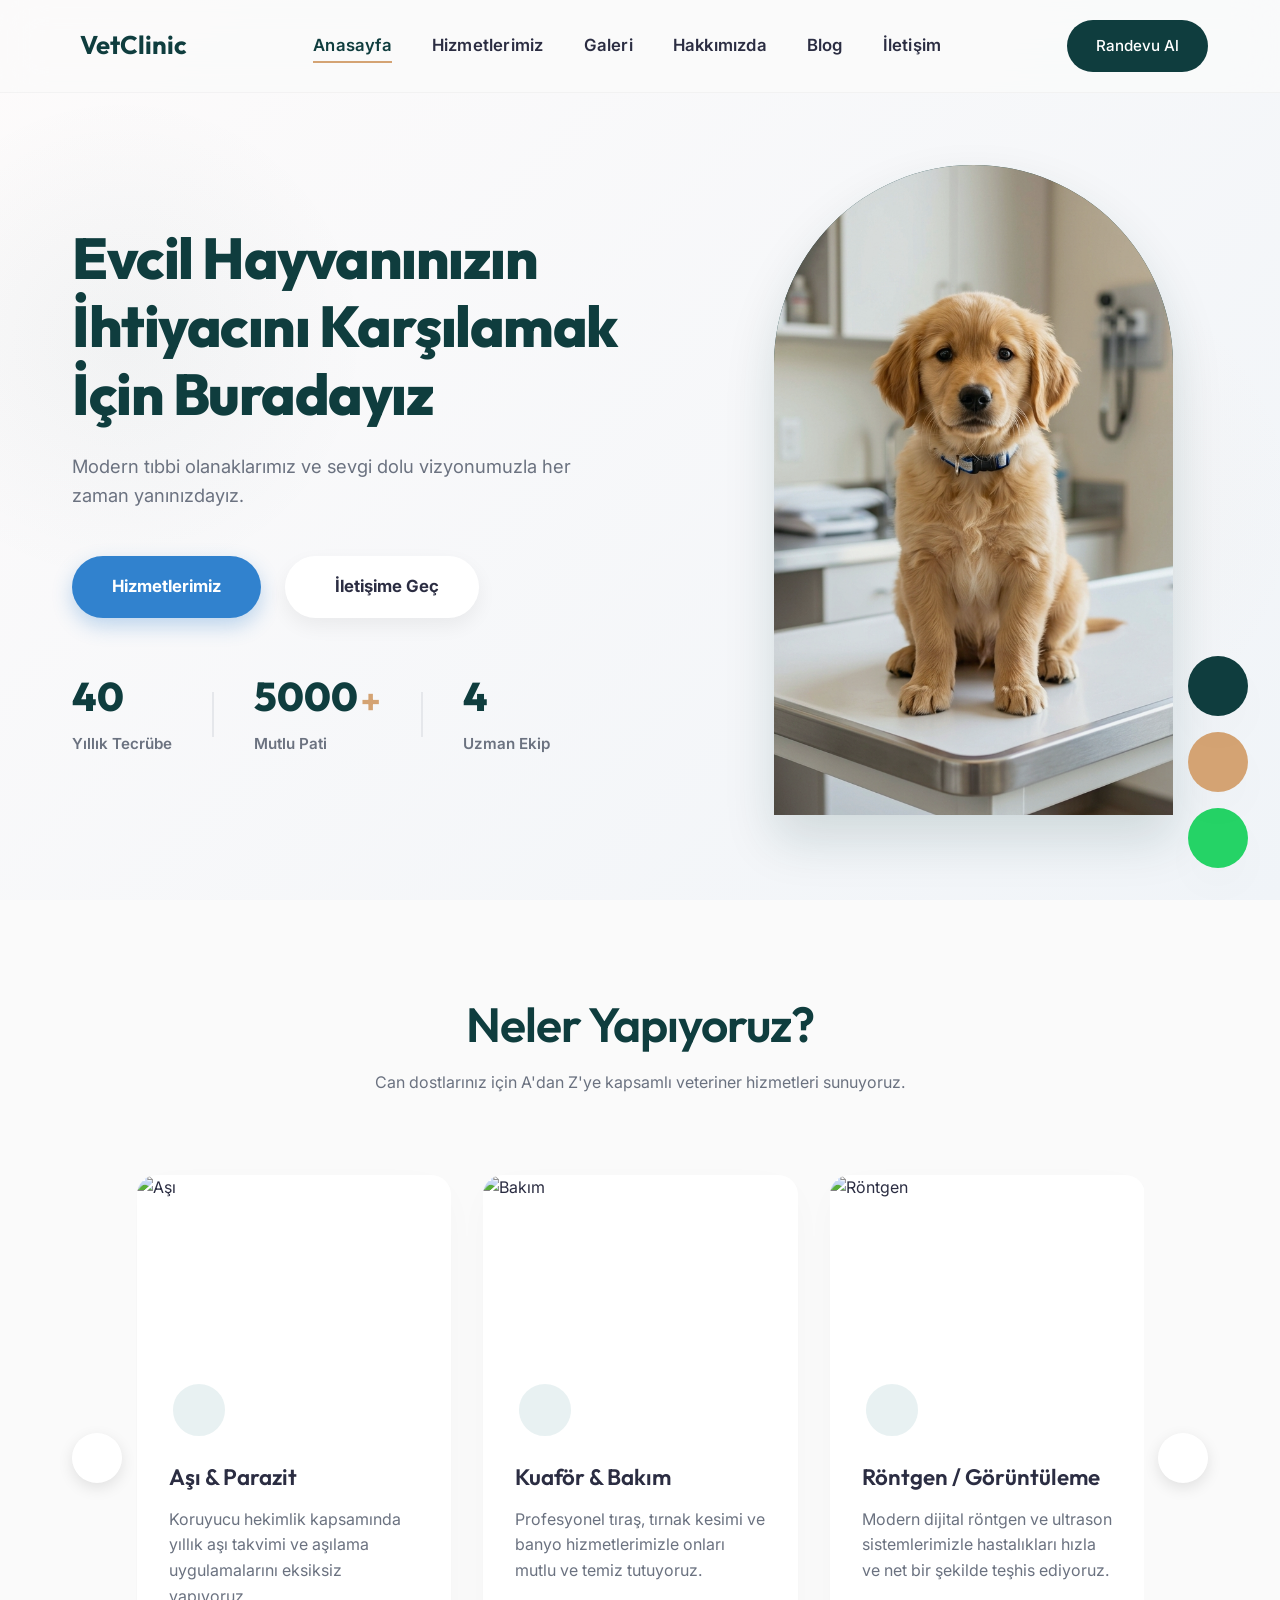
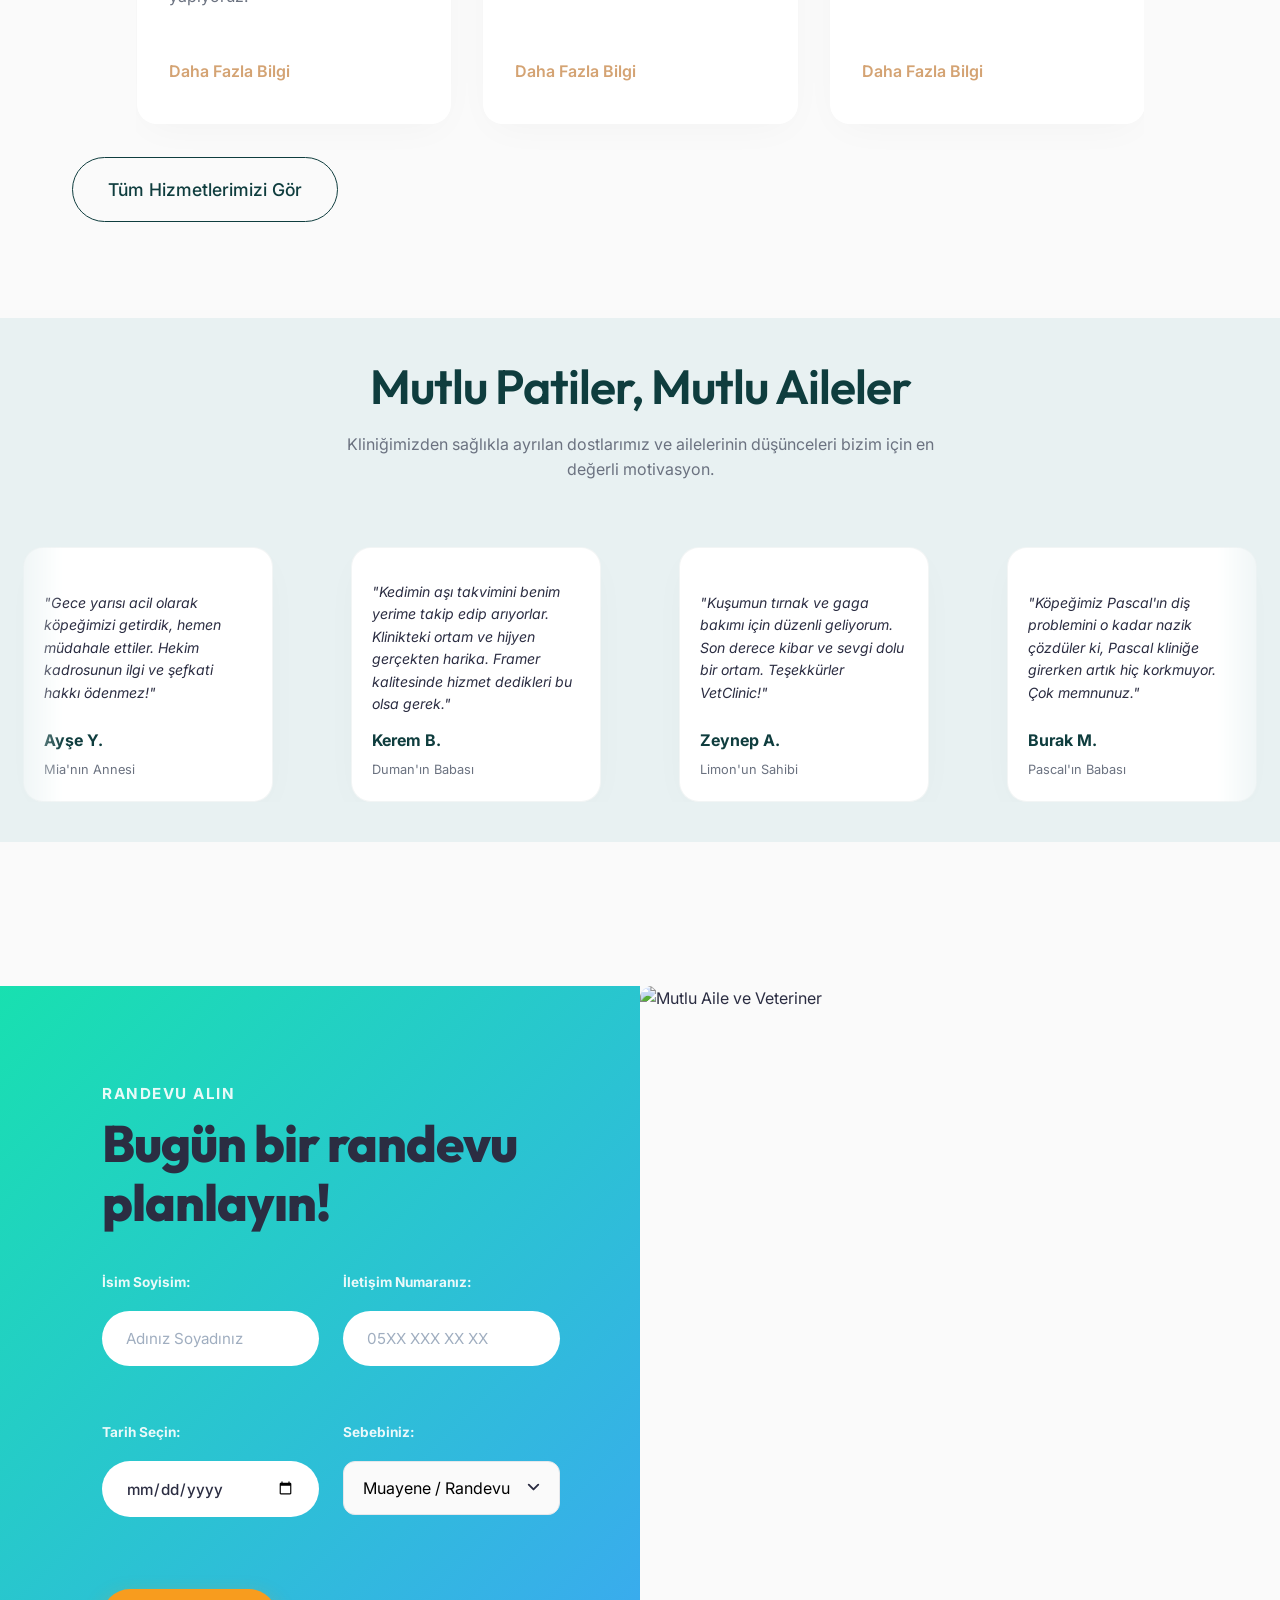
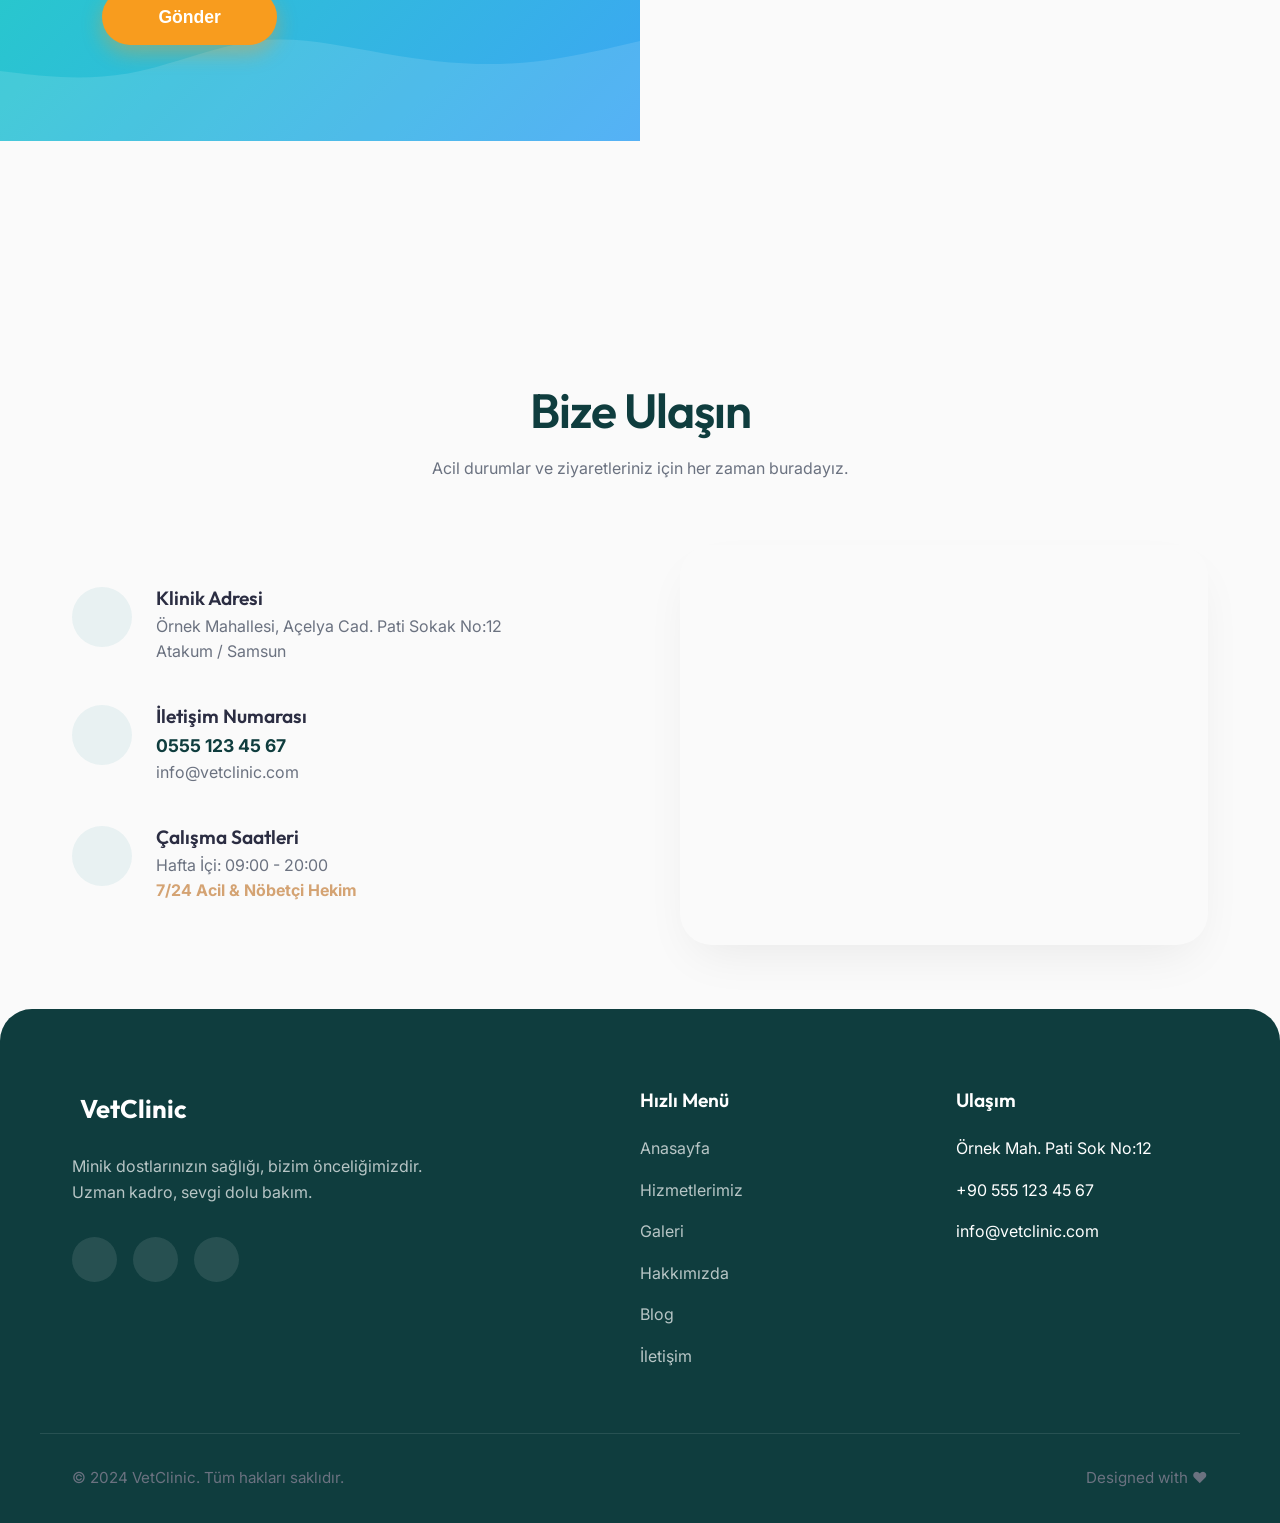
==== index.html @ 9b0e4095 "Elevate mobile hero minimalism: Trim text, relocate metrics to inline glass bottom, and remove extra" ====
<!DOCTYPE html>
<html lang="tr">
<head>
    <meta charset="UTF-8">
    <meta name="viewport" content="width=device-width, initial-scale=1.0">
    <title>VetClinic | Modern Veteriner Kliniği</title>
    <link rel="preconnect" href="https://fonts.googleapis.com">
    <link rel="preconnect" href="https://fonts.gstatic.com" crossorigin>
    <link href="https://fonts.googleapis.com/css2?family=Inter:wght@400;500;600;700&family=Outfit:wght@400;600;700&display=swap" rel="stylesheet">
    <script src="https://unpkg.com/@phosphor-icons/web"></script>
    <link rel="stylesheet" href="style.css">
    <script defer src="main.js"></script>
</head>
<body>

    <!-- Navigation -->
    <header class="navbar" id="navbar">
        <div class="container nav-content">
            <a href="index.html" class="logo">
                <i class="ph-fill ph-paw-print"></i>
                VetClinic
            </a>
            <nav class="nav-links">
                <a href="index.html" class="active">Anasayfa</a>
                <a href="hizmetlerimiz.html">Hizmetlerimiz</a>
                <a href="galeri.html">Galeri</a>
                <a href="hakkimizda.html">Hakkımızda</a>
                <a href="blog.html">Blog</a>
                <a href="iletisim.html">İletişim</a>
            </nav>
            <a href="iletisim.html" class="btn btn-primary">Randevu Al</a>
            <button class="menu-toggle"><i class="ph ph-list"></i></button>
        </div>
    </header>

    <!-- Mobile Menu Container -->
    <div class="mobile-menu">
        <button class="close-menu"><i class="ph ph-x"></i></button>
        <nav class="mobile-nav-links">
            <a href="index.html">Anasayfa</a>
            <a href="hizmetlerimiz.html">Hizmetlerimiz</a>
            <a href="galeri.html">Galeri</a>
            <a href="hakkimizda.html">Hakkımızda</a>
            <a href="blog.html">Blog</a>
            <a href="iletisim.html">İletişim</a>
        </nav>
    </div>

    <!-- Composite Arch Hero Section -->
    <section class="composite-hero">
        <div class="container composite-container">
            <!-- Left Info -->
            <div class="hero-content-left fade-up">
                <h1 class="hero-display-title">
                    Evcil Hayvanınızın<br>
                    İhtiyacını Karşılamak<br>
                    İçin Buradayız
                </h1>
                <p class="hero-main-desc">
                    Modern tıbbi olanaklarımız ve sevgi dolu vizyonumuzla her zaman yanınızdayız.
                </p>
                <div class="hero-action-buttons">
                    <a href="hizmetlerimiz.html" class="btn-pill-primary hide-on-mobile">Hizmetlerimiz</a>
                    <a href="iletisim.html" class="btn-pill-white"><i class="ph-fill ph-phone"></i> İletişime Geç</a>
                </div>
                
                <!-- NEW INLINE MOBILE STATS (HERO) -->
                <div class="mobile-only-stats-inline fade-up stagger-1">
                   <div class="inline-stat">
                       <span class="inline-num counter" data-target="4">0</span>
                       <span class="inline-text">Uzman Ekip</span>
                   </div>
                   <div class="inline-stat">
                       <div style="display:flex;align-items:end;justify-content:center"><span class="inline-num counter" data-target="40">0</span><span class="inline-num-sub">Yıl</span></div>
                       <span class="inline-text">Tecrübe</span>
                   </div>
                   <div class="inline-stat">
                       <div><span class="inline-num counter" data-target="5000">0</span><span class="inline-num-sub">+</span></div>
                       <span class="inline-text">Mutlu Pati</span>
                   </div>
                </div>
                
                <div class="hero-stats fade-up stagger-2">
                    <div class="stat-item">
                        <div><span class="stat-number counter" data-target="40">0</span><span class="stat-plus"></span></div>
                        <span class="stat-label">Yıllık Tecrübe</span>
                    </div>
                    <div class="stat-divider"></div>
                    <div class="stat-item">
                        <div><span class="stat-number counter" data-target="5000">0</span><span class="stat-plus">+</span></div>
                        <span class="stat-label">Mutlu Pati</span>
                    </div>
                    <div class="stat-divider"></div>
                    <div class="stat-item">
                        <div><span class="stat-number counter" data-target="4">0</span><span class="stat-plus"></span></div>
                        <span class="stat-label">Uzman Ekip</span>
                    </div>
                </div>
            </div>
            
            <!-- Right Visual -->
            <div class="hero-visual-right fade-up stagger-1">
                <i class="ph-fill ph-paw-print abstract-paw-1"></i>
                <i class="ph-fill ph-paw-print abstract-paw-2"></i>
                
                <div class="arch-image-container">
                    <img src="images/cute_vet_puppy.png" alt="Muayene Masasında Sevimli Köpek" class="arch-img-person">
                </div>
            </div>
        </div>
    </section>


    <!-- Services Preview Section -->
    <section class="services">
        <div class="container">
            <div class="section-header fade-up">
                <h2 class="section-title">Neler Yapıyoruz?</h2>
                <p>Can dostlarınız için A'dan Z'ye kapsamlı veteriner hizmetleri sunuyoruz.</p>
            </div>
            
            <div class="services-carousel-wrapper fade-up">
                <button class="carousel-nav-btn prev-btn" id="servicesPrev"><i class="ph-bold ph-caret-left"></i></button>
                
                <div class="services-track" id="servicesTrack">
                    <!-- Service Card 1 -->
                    <div class="service-card carousel-card">
                        <img src="https://images.unsplash.com/photo-1576201836106-db1758fd1c97?q=80&w=800&auto=format&fit=crop" alt="Muayene" class="service-image">
                        <div class="service-content">
                            <div class="service-icon"><i class="ph-fill ph-stethoscope"></i></div>
                            <h3>Genel Muayene</h3>
                            <p>Detaylı sağlık taraması ve rutin muayenelerle dostlarınızın sağlığını güvence altına alıyoruz.</p>
                            <a href="hizmetlerimiz.html" class="service-link">Daha Fazla Bilgi <i class="ph ph-arrow-right"></i></a>
                        </div>
                    </div>
                    <!-- Service Card 2 -->
                    <div class="service-card carousel-card">
                        <img src="https://images.unsplash.com/photo-1583337130417-3346a1be7dee?q=80&w=800&auto=format&fit=crop" alt="Aşı" class="service-image">
                        <div class="service-content">
                            <div class="service-icon"><i class="ph-fill ph-syringe"></i></div>
                            <h3>Aşı & Parazit</h3>
                            <p>Koruyucu hekimlik kapsamında yıllık aşı takvimi ve aşılama uygulamalarını eksiksiz yapıyoruz.</p>
                            <a href="hizmetlerimiz.html" class="service-link">Daha Fazla Bilgi <i class="ph ph-arrow-right"></i></a>
                        </div>
                    </div>
                    <!-- Service Card 3 -->
                    <div class="service-card carousel-card">
                        <img src="https://images.unsplash.com/photo-1516734212186-a967f81ad0d7?q=80&w=800&auto=format&fit=crop" alt="Bakım" class="service-image">
                        <div class="service-content">
                            <div class="service-icon"><i class="ph-fill ph-scissors"></i></div>
                            <h3>Kuaför & Bakım</h3>
                            <p>Profesyonel tıraş, tırnak kesimi ve banyo hizmetlerimizle onları mutlu ve temiz tutuyoruz.</p>
                            <a href="hizmetlerimiz.html" class="service-link">Daha Fazla Bilgi <i class="ph ph-arrow-right"></i></a>
                        </div>
                    </div>
                    <!-- Service Card 4 (New) -->
                    <div class="service-card carousel-card">
                        <img src="https://images.unsplash.com/photo-1584432810601-6c7f27d2362b?q=80&w=800&auto=format&fit=crop" alt="Röntgen" class="service-image">
                        <div class="service-content">
                            <div class="service-icon"><i class="ph-fill ph-bone"></i></div>
                            <h3>Röntgen / Görüntüleme</h3>
                            <p>Modern dijital röntgen ve ultrason sistemlerimizle hastalıkları hızla ve net bir şekilde teşhis ediyoruz.</p>
                            <a href="hizmetlerimiz.html" class="service-link">Daha Fazla Bilgi <i class="ph ph-arrow-right"></i></a>
                        </div>
                    </div>
                    <!-- Service Card 5 (New) -->
                    <div class="service-card carousel-card">
                        <img src="https://images.unsplash.com/photo-1551076805-e1869033e561?q=80&w=800&auto=format&fit=crop" alt="Cerrahi" class="service-image">
                        <div class="service-content">
                            <div class="service-icon"><i class="ph-fill ph-heartbeat"></i></div>
                            <h3>Cerrahi Operasyonlar</h3>
                            <p>Tam donanımlı sterilameliyathanemizde kısırlaştırma ve cerrahi müdahaleleri güvenle gerçekleştiriyoruz.</p>
                            <a href="hizmetlerimiz.html" class="service-link">Daha Fazla Bilgi <i class="ph ph-arrow-right"></i></a>
                        </div>
                    </div>
                    <!-- Service Card 6 (New) -->
                    <div class="service-card carousel-card">
                        <img src="https://images.unsplash.com/photo-1579684385127-1ef15d508118?q=80&w=800&auto=format&fit=crop" alt="Laboratuvar" class="service-image">
                        <div class="service-content">
                            <div class="service-icon"><i class="ph-fill ph-flask"></i></div>
                            <h3>Laboratuvar</h3>
                            <p>Klinik içi laboratuvarımızda tam kan sayımı, biyokimya testlerini dakikalar içinde sonuçlandırıyoruz.</p>
                            <a href="hizmetlerimiz.html" class="service-link">Daha Fazla Bilgi <i class="ph ph-arrow-right"></i></a>
                        </div>
                    </div>
                </div>
                
                <button class="carousel-nav-btn next-btn" id="servicesNext"><i class="ph-bold ph-caret-right"></i></button>
            </div>
            <!-- DELETED OLD BULKY MOBILE STATS CARDS -->

            <div class="fade-up mobile-services-btn-wrap">
                <a href="hizmetlerimiz.html" class="btn btn-secondary btn-large">Tüm Hizmetlerimizi Gör</a>
            </div>
        </div>
    </section>


    <!-- Testimonials Slider (Müşteri Yorumları) -->
    <section class="testimonials-section fade-up">
        <div class="container">
            <div class="section-header">
                <h2 class="section-title">Mutlu Patiler, Mutlu Aileler</h2>
                <p>Kliniğimizden sağlıkla ayrılan dostlarımız ve ailelerinin düşünceleri bizim için en değerli motivasyon.</p>
            </div>
        </div>
        
        <div class="testimonials-ticker">
            <!-- TRACK 1 -->
            <div class="testimonials-track">
                <div class="testimonial-card">
                    <div class="rating"><i class="ph-fill ph-star"></i><i class="ph-fill ph-star"></i><i class="ph-fill ph-star"></i><i class="ph-fill ph-star"></i><i class="ph-fill ph-star"></i></div>
                    <p class="quote">"Gece yarısı acil olarak köpeğimizi getirdik, hemen müdahale ettiler. Hekim kadrosunun ilgi ve şefkati hakkı ödenmez!"</p>
                    <div class="client-info">
                        <strong>Ayşe Y.</strong><span>Mia'nın Annesi</span>
                    </div>
                </div>
                <div class="testimonial-card">
                    <div class="rating"><i class="ph-fill ph-star"></i><i class="ph-fill ph-star"></i><i class="ph-fill ph-star"></i><i class="ph-fill ph-star"></i><i class="ph-fill ph-star"></i></div>
                    <p class="quote">"Kedimin aşı takvimini benim yerime takip edip arıyorlar. Klinikteki ortam ve hijyen gerçekten harika. Framer kalitesinde hizmet dedikleri bu olsa gerek."</p>
                    <div class="client-info">
                        <strong>Kerem B.</strong><span>Duman'ın Babası</span>
                    </div>
                </div>
                <div class="testimonial-card">
                    <div class="rating"><i class="ph-fill ph-star"></i><i class="ph-fill ph-star"></i><i class="ph-fill ph-star"></i><i class="ph-fill ph-star"></i><i class="ph-fill ph-star"></i></div>
                    <p class="quote">"Kuşumun tırnak ve gaga bakımı için düzenli geliyorum. Son derece kibar ve sevgi dolu bir ortam. Teşekkürler VetClinic!"</p>
                    <div class="client-info">
                        <strong>Zeynep A.</strong><span>Limon'un Sahibi</span>
                    </div>
                </div>
                <div class="testimonial-card">
                    <div class="rating"><i class="ph-fill ph-star"></i><i class="ph-fill ph-star"></i><i class="ph-fill ph-star"></i><i class="ph-fill ph-star"></i><i class="ph-fill ph-star"></i></div>
                    <p class="quote">"Köpeğimiz Pascal'ın diş problemini o kadar nazik çözdüler ki, Pascal kliniğe girerken artık hiç korkmuyor. Çok memnunuz."</p>
                    <div class="client-info">
                        <strong>Burak M.</strong><span>Pascal'ın Babası</span>
                    </div>
                </div>
            </div>
            
            <!-- TRACK 2 (Cloned for infinite seamless loop) -->
            <div class="testimonials-track" aria-hidden="true">
                <div class="testimonial-card">
                    <div class="rating"><i class="ph-fill ph-star"></i><i class="ph-fill ph-star"></i><i class="ph-fill ph-star"></i><i class="ph-fill ph-star"></i><i class="ph-fill ph-star"></i></div>
                    <p class="quote">"Gece yarısı acil olarak köpeğimizi getirdik, hemen müdahale ettiler. Hekim kadrosunun ilgi ve şefkati hakkı ödenmez!"</p>
                    <div class="client-info">
                        <strong>Ayşe Y.</strong><span>Mia'nın Annesi</span>
                    </div>
                </div>
                <div class="testimonial-card">
                    <div class="rating"><i class="ph-fill ph-star"></i><i class="ph-fill ph-star"></i><i class="ph-fill ph-star"></i><i class="ph-fill ph-star"></i><i class="ph-fill ph-star"></i></div>
                    <p class="quote">"Kedimin aşı takvimini benim yerime takip edip arıyorlar. Klinikteki ortam ve hijyen gerçekten harika. Framer kalitesinde hizmet dedikleri bu olsa gerek."</p>
                    <div class="client-info">
                        <strong>Kerem B.</strong><span>Duman'ın Babası</span>
                    </div>
                </div>
                <div class="testimonial-card">
                    <div class="rating"><i class="ph-fill ph-star"></i><i class="ph-fill ph-star"></i><i class="ph-fill ph-star"></i><i class="ph-fill ph-star"></i><i class="ph-fill ph-star"></i></div>
                    <p class="quote">"Kuşumun tırnak ve gaga bakımı için düzenli geliyorum. Son derece kibar ve sevgi dolu bir ortam. Teşekkürler VetClinic!"</p>
                    <div class="client-info">
                        <strong>Zeynep A.</strong><span>Limon'un Sahibi</span>
                    </div>
                </div>
                <div class="testimonial-card">
                    <div class="rating"><i class="ph-fill ph-star"></i><i class="ph-fill ph-star"></i><i class="ph-fill ph-star"></i><i class="ph-fill ph-star"></i><i class="ph-fill ph-star"></i></div>
                    <p class="quote">"Köpeğimiz Pascal'ın diş problemini o kadar nazik çözdüler ki, Pascal kliniğe girerken artık hiç korkmuyor. Çok memnunuz."</p>
                    <div class="client-info">
                        <strong>Burak M.</strong><span>Pascal'ın Babası</span>
                    </div>
                </div>
            </div>
        </div>
    </section>

    <!-- Quick Appointment Section -->
    <section class="quick-appointment fade-up">
        <div class="appointment-grid">
            <div class="appointment-left">
                <div class="appointment-form-content">
                    <span class="appointment-subtitle">Randevu Alın</span>
                    <h2 class="appointment-title">Bugün bir randevu<br>planlayın!</h2>
                    
                    <form class="appointment-form whatsapp-appointment-form" onsubmit="sendWhatsApp(event)">
                        <div class="form-group">
                            <label>İsim Soyisim:</label>
                            <input type="text" name="wa_name" placeholder="Adınız Soyadınız" required>
                        </div>
                        <div class="form-group">
                            <label>İletişim Numaranız:</label>
                            <input type="tel" name="wa_phone" placeholder="05XX XXX XX XX" required>
                        </div>
                        <div class="form-group">
                            <label>Tarih Seçin:</label>
                            <input type="date" name="wa_date" required>
                        </div>
                        <div class="form-group">
                            <label>Sebebiniz:</label>
                            <select name="wa_subject" required style="appearance: none; background-image: url('data:image/svg+xml;charset=US-ASCII,%3Csvg%20width%3D%2220%22%20height%3D%2220%22%20xmlns%3D%22http%3A%2F%2Fwww.w3.org%2F2000%2Fsvg%22%3E%3Cpath%20d%3D%22M5%207l5%205%205-5%22%20stroke%3D%22%232B2D42%22%20stroke-width%3D%222%22%20fill%3D%22none%22%20stroke-linecap%3D%22round%22%20stroke-linejoin%3D%22round%22%2F%3E%3C%2Fsvg%3E'); background-repeat: no-repeat; background-position: right 1rem center; background-size: 1.2rem; cursor: pointer;">
                                <option value="Muayene / Randevu">Muayene / Randevu</option>
                                <option value="Aşı Takvimi">Aşı & Parazit</option>
                                <option value="Kuaför ve Bakım">Kuaför / Bakım</option>
                                <option value="Genel Sorular">Diğer Konular</option>
                            </select>
                        </div>
                        
                        <div class="form-submit-wrapper">
                            <button type="submit" class="btn-appointment-submit">Gönder <i class="ph-bold ph-whatsapp-logo"></i></button>
                        </div>
                    </form>
                </div>
                <!-- Decorative abstract waves -->
                <div class="appointment-wave-bg">
                    <svg viewBox="0 0 1440 320" preserveAspectRatio="none"><path fill="rgba(255,255,255,0.12)" d="M0,160L48,165.3C96,171,192,181,288,165.3C384,149,480,107,576,96C672,85,768,107,864,122.7C960,139,1056,149,1152,144C1248,139,1344,117,1392,106.7L1440,96L1440,320L1392,320C1344,320,1248,320,1152,320C1056,320,960,320,864,320C768,320,672,320,576,320C480,320,384,320,288,320C192,320,96,320,48,320L0,320Z"></path></svg>
                </div>
            </div>
            
            <div class="appointment-right">
                <img src="https://images.unsplash.com/photo-1576201836106-db1758fd1c97?q=80&w=1200&auto=format&fit=crop" alt="Mutlu Aile ve Veteriner" class="appointment-image">
            </div>
        </div>
    </section>

    <!-- Homepage Contact & Map Section -->
    <section class="home-contact-section fade-up" style="padding-bottom: 4rem;">
        <div class="container">
            <div class="section-header">
                <h2 class="section-title">Bize Ulaşın</h2>
                <p>Acil durumlar ve ziyaretleriniz için her zaman buradayız.</p>
            </div>
            
            <div class="contact-container" style="align-items: stretch;">
                <div class="contact-info" style="display: flex; flex-direction: column; justify-content: center;">
                    <div class="info-items" style="margin-top: 0;">
                        <div class="info-item">
                            <div class="info-icon"><i class="ph-fill ph-map-pin"></i></div>
                            <div>
                                <h4>Klinik Adresi</h4>
                                <p>Örnek Mahallesi, Açelya Cad. Pati Sokak No:12<br>Atakum / Samsun</p>
                            </div>
                        </div>
                        <div class="info-item">
                            <div class="info-icon"><i class="ph-fill ph-phone-call"></i></div>
                            <div>
                                <h4>İletişim Numarası</h4>
                                <p><strong style="color: var(--primary); font-size: 1.1rem;">0555 123 45 67</strong></p>
                                <p>info@vetclinic.com</p>
                            </div>
                        </div>
                        <div class="info-item">
                            <div class="info-icon"><i class="ph-fill ph-clock"></i></div>
                            <div>
                                <h4>Çalışma Saatleri</h4>
                                <p>Hafta İçi: 09:00 - 20:00</p>
                                <p><strong style="color: var(--secondary);">7/24 Acil & Nöbetçi Hekim</strong></p>
                            </div>
                        </div>
                    </div>
                </div>
                
                <div class="map-container" style="height: 100%; min-height: 400px; box-shadow: var(--shadow-hover); border-radius: var(--radius-lg); overflow: hidden;">
                    <iframe src="https://www.google.com/maps/embed?pb=!1m18!1m12!1m3!1d191249.70275825227!2d36.1668832!3d41.2866687!2m3!1f0!2f0!3f0!3m2!1i1024!2i768!4f13.1!3m3!1m2!1s0x40887717441864bb%3A0xeab5e8ce16a8d67a!2sSamsun!5e0!3m2!1str!2str!4v1700000000000!5m2!1str!2str" width="100%" height="100%" style="border:0; min-height: 400px;" allowfullscreen="" loading="lazy" referrerpolicy="no-referrer-when-downgrade"></iframe>
                </div>
            </div>
        </div>
    </section>

    <!-- Footer -->
    <footer class="footer">
        <div class="container footer-container">
            <div class="footer-brand fade-up">
                <a href="index.html" class="logo"><i class="ph-fill ph-paw-print"></i> VetClinic</a>
                <p>Minik dostlarınızın sağlığı, bizim önceliğimizdir. Uzman kadro, sevgi dolu bakım.</p>
                <div class="social-links">
                    <a href="#"><i class="ph-fill ph-instagram-logo"></i></a>
                    <a href="#"><i class="ph-fill ph-facebook-logo"></i></a>
                    <a href="#"><i class="ph-fill ph-twitter-logo"></i></a>
                </div>
            </div>
            
            <div class="footer-links fade-up stagger-1">
                <h4>Hızlı Menü</h4>
                <ul>
                    <li><a href="index.html">Anasayfa</a></li>
                    <li><a href="hizmetlerimiz.html">Hizmetlerimiz</a></li>
                    <li><a href="galeri.html">Galeri</a></li>
                    <li><a href="hakkimizda.html">Hakkımızda</a></li>
                    <li><a href="blog.html">Blog</a></li>
                    <li><a href="iletisim.html">İletişim</a></li>
                </ul>
            </div>
            
            <div class="footer-links fade-up stagger-2">
                <h4>Ulaşım</h4>
                <ul>
                    <li><i class="ph ph-map-pin"></i> Örnek Mah. Pati Sok No:12</li>
                    <li><i class="ph ph-phone"></i> +90 555 123 45 67</li>
                    <li><i class="ph ph-envelope"></i> info@vetclinic.com</li>
                </ul>
            </div>
        </div>
        <div class="container footer-bottom">
            <p>&copy; 2024 VetClinic. Tüm hakları saklıdır.</p>
            <p>Designed with ❤️</p>
        </div>
    </footer>

    <!-- Floating Action Buttons -->
    <div class="floating-actions fade-up">
        <!-- WhatsApp -->
        <a href="https://wa.me/905551234567" target="_blank" class="action-btn action-wa" aria-label="WhatsApp'tan Yazın" rel="noopener noreferrer">
            <i class="ph-fill ph-whatsapp-logo"></i>
        </a>
        <!-- Phone -->
        <a href="tel:+905551234567" class="action-btn action-phone" aria-label="Bizi Arayın">
            <i class="ph-fill ph-phone-call"></i>
        </a>
        <!-- Location -->
        <a href="https://maps.google.com" target="_blank" class="action-btn action-loc" aria-label="Yol Tarifi Alın" rel="noopener noreferrer">
            <i class="ph-fill ph-map-pin"></i>
        </a>
    </div>

    <script>
        document.addEventListener("DOMContentLoaded", () => {
            const track = document.getElementById("servicesTrack");
            const prevBtn = document.getElementById("servicesPrev");
            const nextBtn = document.getElementById("servicesNext");
            
            if(!track) return;
            
            let autoScrollTimer;

            const getCardWidth = () => {
                const card = track.querySelector(".carousel-card");
                if(!card) return 300;
                // Add gap size (2rem = 32px standard)
                return card.offsetWidth + 32; 
            };

            const scrollNext = () => {
                if (track.scrollLeft + track.clientWidth >= track.scrollWidth - 10) {
                    // Back to start if reached end
                    track.scrollBy({ left: -track.scrollWidth, behavior: 'smooth' });
                } else {
                    track.scrollBy({ left: getCardWidth(), behavior: 'smooth' });
                }
            };

            const scrollPrev = () => {
                if (track.scrollLeft <= 5) {
                    // Go to end
                    track.scrollBy({ left: track.scrollWidth, behavior: 'smooth' });
                } else {
                    track.scrollBy({ left: -getCardWidth(), behavior: 'smooth' });
                }
            };
            
            // Start Auto Scroll exactly 3 seconds
            const startAutoScroll = () => {
                autoScrollTimer = setInterval(scrollNext, 3000);
            };
            
            const resetAutoScroll = () => {
                clearInterval(autoScrollTimer);
                startAutoScroll();
            };

            if(nextBtn) {
                nextBtn.addEventListener("click", () => {
                    scrollNext();
                    resetAutoScroll();
                });
            }

            if(prevBtn) {
                prevBtn.addEventListener("click", () => {
                    scrollPrev();
                    resetAutoScroll();
                });
            }

            // Pause on hover
            track.addEventListener("mouseenter", () => clearInterval(autoScrollTimer));
            track.addEventListener("mouseleave", startAutoScroll);
            
            startAutoScroll();
        });
    </script>
</body>
</html>
---- style.css ----
/* =========================================
   VETCLINIC - PREMIUM STYLESHEET
   ========================================= */

:root {
    /* Premium Minimalist Colors */
    --primary: #0F3D3E;       /* Deep elegant green/teal */
    --primary-light: #E8F1F2; /* Very soft teal tint */
    --primary-hover: #1b5e5e; 
    
    --secondary: #D4A373;     /* Soft warm gold/sand for accents */
    
    --bg-color: #FAFAFA;      /* Pure minimalist off-white */
    --surface: #FFFFFF;
    
    --text-main: #2B2D42;     /* Very dark, low contrast blue-gray */
    --text-muted: #6B7280;    
    --border-color: #E5E7EB;  

    /* Typography */
    --font-heading: 'Outfit', sans-serif;
    --font-body: 'Inter', sans-serif;

    /* Layout */
    --radius-sm: 12px;
    --radius-md: 20px;
    --radius-lg: 32px;
    --radius-full: 9999px;
    
    --container-max: 1200px;
    --container-padding: 2rem;

    /* Transitions & Shadows */
    --transition-fast: 0.3s cubic-bezier(0.25, 1, 0.5, 1);
    --transition-smooth: 0.6s cubic-bezier(0.22, 1, 0.36, 1);
    
    --shadow-soft: 0 10px 40px -10px rgba(0, 0, 0, 0.04);
    --shadow-hover: 0 20px 50px -15px rgba(0, 0, 0, 0.08);
}

/* --- RESET & GLOBAL --- */
*, *::before, *::after { margin: 0; padding: 0; box-sizing: border-box; }
html { scroll-behavior: smooth; font-size: 16px; overflow-x: hidden; width: 100vw; }
body {
    font-family: var(--font-body);
    color: var(--text-main);
    background-color: var(--bg-color);
    line-height: 1.6;
    overflow-x: hidden;
    width: 100%;
    -webkit-font-smoothing: antialiased;
}
h1, h2, h3, h4, h5, h6 { font-family: var(--font-heading); font-weight: 600; line-height: 1.2; color: var(--text-main); }
p { color: var(--text-muted); }
a { text-decoration: none; color: inherit; transition: color var(--transition-fast); }
img { max-width: 100%; display: block; border-radius: var(--radius-sm); object-fit: cover; }
.container { max-width: var(--container-max); margin: 0 auto; padding: 0 var(--container-padding); }

/* --- BUTTONS --- */
.btn {
    display: inline-flex; align-items: center; justify-content: center; gap: 0.5rem;
    padding: 0.85rem 1.8rem; border-radius: var(--radius-full);
    font-weight: 500; font-family: var(--font-body); font-size: 0.95rem;
    cursor: pointer; border: none; transition: all var(--transition-fast); text-align: center;
}
.btn-primary { background-color: var(--primary); color: white; }
.btn-primary:hover { background-color: var(--primary-hover); transform: translateY(-3px); box-shadow: var(--shadow-hover); color: white; }
.btn-secondary { background-color: transparent; color: var(--primary); border: 1px solid var(--primary); }
.btn-secondary:hover { background-color: var(--primary); color: white; transform: translateY(-3px); }
.btn-large { padding: 1.1rem 2.2rem; font-size: 1.1rem; }

/* --- NAVBAR (Glassmorphism) --- */
.navbar {
    position: fixed; top: 0; left: 0; width: 100%; z-index: 1000;
    background: rgba(250, 250, 250, 0.8); backdrop-filter: blur(20px); -webkit-backdrop-filter: blur(20px);
    border-bottom: 1px solid rgba(0, 0, 0, 0.03); padding: 1.25rem 0; transition: all var(--transition-smooth);
}
.navbar.scrolled { padding: 0.8rem 0; background: rgba(250, 250, 250, 0.95); box-shadow: var(--shadow-soft); }
.nav-content { display: flex; justify-content: space-between; align-items: center; }
.logo { display: flex; align-items: center; gap: 0.5rem; font-size: 1.6rem; font-family: var(--font-heading); font-weight: 700; color: var(--primary); }
.logo i { font-size: 2rem; color: var(--secondary); }
.nav-links { display: flex; gap: 2.5rem; align-items: center; } 
.nav-links a { font-weight: 600; font-size: 1.05rem; color: var(--text-main); position: relative; padding: 0.25rem 0; letter-spacing: 0.2px; }
.nav-links a:hover, .nav-links a.active { color: var(--primary); }
.nav-links a::after {
    content: ''; position: absolute; bottom: 0; left: 0; width: 0%; height: 2px;
    background-color: var(--secondary); transition: width var(--transition-fast);
}
.nav-links a:hover::after, .nav-links a.active::after { width: 100%; }
.menu-toggle { display: none; background: none; border: none; font-size: 2rem; color: var(--primary); cursor: pointer; }

/* Premium Drawer Mobile Menu */
.mobile-menu {
    position: fixed; top: 0; left: -100%; width: 85%; height: 100vh;
    background: linear-gradient(135deg, rgba(15, 61, 62, 0.98) 0%, rgba(8, 34, 35, 0.98) 100%);
    backdrop-filter: blur(15px); -webkit-backdrop-filter: blur(15px);
    border-right: 1px solid rgba(255,255,255,0.05); box-shadow: 20px 0 40px rgba(0,0,0,0.4);
    display: flex; flex-direction: column; justify-content: flex-start; align-items: flex-start;
    padding: 6rem 2rem 2rem; z-index: 2000; transition: left 0.4s cubic-bezier(0.22, 1, 0.36, 1);
}
.mobile-menu.active { left: 0; }
.close-menu { position: absolute; top: 1.5rem; right: 1.5rem; background: rgba(255,255,255,0.08); border: 1px solid rgba(255,255,255,0.15); color: #fff; font-size: 1.6rem; cursor: pointer; width: 45px; height: 45px; border-radius: 50%; display: flex; align-items: center; justify-content: center; transition: all 0.3s; }
.close-menu:hover { background: rgba(255,255,255,0.2); transform: rotate(90deg); }
.mobile-nav-links { display: flex; flex-direction: column; gap: 0; text-align: left; width: 100%; }
.mobile-nav-links a { font-size: 1.3rem; font-family: var(--font-heading); font-weight: 500; color: rgba(255,255,255,0.8); padding: 1.2rem 0; width: 100%; border-bottom: 1px solid rgba(255,255,255,0.08); display: block; border-radius: 0; transition: all var(--transition-fast); }
.mobile-nav-links a:hover, .mobile-nav-links a.active { color: var(--secondary); background: transparent; transform: translateX(10px); }

/* --- COMPOSITE HERO (Arch & Badges) --- */
.composite-hero {
    position: relative;
    padding: 10rem 0 5rem;
    min-height: 100vh;
    display: flex;
    align-items: center;
    background: linear-gradient(135deg, #fdfbfb 0%, #f0f4f8 100%);
    overflow: hidden;
}
.composite-hero::before {
    content: ''; position: absolute; left: -10%; top: 10%; width: 500px; height: 500px;
    background: radial-gradient(circle, rgba(15, 61, 62, 0.04) 0%, transparent 70%);
}
.composite-hero::after {
    content: ''; position: absolute; right: -5%; bottom: 10%; width: 600px; height: 600px;
    background: radial-gradient(circle, rgba(212, 163, 115, 0.05) 0%, transparent 60%);
}
.composite-container {
    display: grid;
    grid-template-columns: 1.15fr 0.85fr;
    gap: 2rem;
    align-items: center;
    position: relative;
    z-index: 10;
}
.hero-content-left {
    padding-right: 2rem;
}
.hero-display-title {
    font-family: var(--font-heading);
    font-size: clamp(2.8rem, 4.5vw, 4.2rem);
    font-weight: 800;
    line-height: 1.18;
    color: var(--primary);
    margin-bottom: 1.5rem;
    letter-spacing: -1.5px;
}
.title-img-pill {
    display: inline-block;
    width: 130px;
    height: 60px;
    border-radius: 80px;
    overflow: hidden;
    vertical-align: middle;
    margin: 0 0.5rem;
    box-shadow: 0 10px 20px rgba(0,0,0,0.1);
    transform: translateY(-4px);
    border: 4px solid #fff;
}
.title-img-pill img { width: 100%; height: 100%; object-fit: cover; }

.hero-main-desc {
    font-size: 1.15rem;
    line-height: 1.6;
    color: var(--text-muted);
    margin-bottom: 2.8rem;
    max-width: 520px;
}
.hero-action-buttons {
    display: flex;
    align-items: center;
    gap: 1.5rem;
}
.btn-pill-primary {
    display: inline-flex;
    align-items: center;
    background-color: #3182CE; /* Vibrant Blue from reference */
    color: #fff;
    padding: 1.1rem 2.5rem;
    border-radius: 50px;
    font-weight: 700;
    font-size: 1.05rem;
    transition: all 0.3s ease;
    box-shadow: 0 8px 20px rgba(49, 130, 206, 0.3);
}
.btn-pill-primary:hover { transform: translateY(-3px); box-shadow: 0 12px 25px rgba(49, 130, 206, 0.4); color: #fff; text-decoration: none; }

.btn-pill-white {
    display: inline-flex;
    align-items: center;
    gap: 0.6rem;
    background-color: #fff;
    color: var(--text-main);
    padding: 1.1rem 2.5rem;
    border-radius: 50px;
    font-weight: 700;
    font-size: 1.05rem;
    transition: all 0.3s ease;
    box-shadow: 0 8px 20px rgba(0,0,0,0.06);
}
.btn-pill-white:hover { transform: translateY(-3px); box-shadow: 0 12px 25px rgba(0,0,0,0.1); text-decoration: none; }
.btn-pill-white i { color: var(--primary); font-size: 1.4rem; }

/* --- HERO STATS --- */
.hero-stats {
    display: flex;
    align-items: center;
    gap: 2.5rem;
    margin-top: 3.5rem;
}
.stat-item {
    display: flex;
    flex-direction: column;
}
.stat-number {
    font-size: 2.5rem;
    font-weight: 800;
    font-family: var(--font-heading);
    color: var(--primary);
    line-height: 1;
}
.stat-plus { font-size: 2rem; font-weight: 800; color: var(--secondary); margin-left: 2px; }
.stat-label {
    font-size: 0.95rem;
    color: var(--text-muted);
    font-weight: 600;
    margin-top: 0.4rem;
}
.stat-divider {
    width: 2px;
    height: 45px;
    background-color: var(--border-color);
}

/* Right Visual Arch Setup */
.hero-visual-right {
    position: relative;
    display: flex;
    justify-content: center;
    align-items: flex-end;
    height: 650px;
}
.arch-image-container {
    position: relative;
    width: 85%;
    height: 100%;
    /* Create the Arch */
    border-radius: 500px 500px 0 0;
    background-color: var(--primary);
    box-shadow: 0 25px 50px rgba(15, 61, 62, 0.15);
}
.arch-img-person {
    width: 100%;
    height: 100%;
    object-fit: cover;
    object-position: center top;
    border-radius: 500px 500px 0 0;
    opacity: 0.95;
    transition: transform 0.3s;
}

/* Floating Badges */
.floating-badge {
    position: absolute;
    background: #ffffff;
    border-radius: 50px;
    padding: 0.7rem 1.6rem 0.7rem 0.7rem;
    display: flex;
    align-items: center;
    gap: 0.8rem;
    box-shadow: 0 12px 35px rgba(0,0,0,0.1);
    animation: float-badge 5s ease-in-out infinite;
    z-index: 5;
    white-space: nowrap;
}
.badge-1 { top: 35%; left: -20%; animation-delay: 0s; padding-left: 0.7rem; }
.badge-2 { bottom: 15%; left: -10%; animation-delay: 1.5s; padding-left: 0.7rem; }
.badge-3 { bottom: 25%; right: -25%; animation-delay: 3s; padding-left: 0.7rem; }

@keyframes float-badge {
    0% { transform: translateY(0); }
    50% { transform: translateY(-12px); }
    100% { transform: translateY(0); }
}
.badge-avatar {
    width: 44px; height: 44px; border-radius: 50%; object-fit: cover;
}
.badge-icon-box {
    width: 44px; height: 44px; border-radius: 50%; display: flex; align-items: center; justify-content: center; font-size: 1.4rem; color: #fff;
}
.bg-orange { background-color: #FF6A3D; }
.bg-teal { background-color: var(--primary); }
.badge-text { display: flex; flex-direction: column; }
.badge-text strong { font-size: 0.95rem; color: var(--text-main); font-family: var(--font-heading); line-height: 1.2; }
.badge-text span { font-size: 0.8rem; color: var(--text-muted); }

/* Abstract Decorative Icons */
.abstract-paw-1 { position: absolute; top: 10%; left: 0; font-size: 4rem; color: #3182CE; animation: float-badge 6s infinite alternate; }
.abstract-paw-2 { position: absolute; bottom: 40%; right: -15%; font-size: 3rem; color: #48BB78; opacity: 0.7; animation: float-badge 4s infinite alternate-reverse; transform: rotate(15deg); }

@media (max-width: 1100px) {
    .badge-1 { left: -10%; }
    .badge-3 { right: -10%; }
}
@media (max-width: 992px) {
    .composite-container { grid-template-columns: 1fr; gap: 4rem; text-align: center; }
    .hero-content-left { padding-right: 0; display: flex; flex-direction: column; align-items: center; }
    .hero-action-buttons { justify-content: center; }
    .hero-visual-right { height: 500px; margin-top: 2rem; }
    .arch-image-container { width: 65%; }
    .badge-1 { left: -5%; }
    .badge-2 { left: -5%; }
    .badge-3 { right: -5%; }
}
@media (max-width: 576px) {
    .title-img-pill { display: none; } /* Hide inline image to save space on mobile */
    .hero-action-buttons { flex-direction: column; width: 100%; }
    .hero-action-buttons a { width: 100%; justify-content: center; }
    .arch-image-container { width: 90%; }
    .badge-3 { display: none; } /* Hide one badge to avoid overcrowding */
}



/* --- PAGE HEADER (Subpages) --- */
.page-header {
    background-color: var(--primary-light); padding: 10rem 0 5rem; text-align: center; border-radius: 0 0 var(--radius-lg) var(--radius-lg); margin-bottom: 4rem;
}
.page-header h1 { font-size: clamp(2.5rem, 4vw, 3.5rem); color: var(--primary); margin-bottom: 1rem; letter-spacing: -1px; }
.page-header p { font-size: 1.2rem; max-width: 600px; margin: 0 auto; color: var(--text-main); }

/* --- SHARED --- */
section { padding: 6rem 0; }
.section-header { text-align: center; margin-bottom: 4rem; max-width: 600px; margin-left: auto; margin-right: auto; }
.section-title { font-size: clamp(2.2rem, 4vw, 3rem); margin-bottom: 1rem; color: var(--primary); letter-spacing: -1px; }

/* --- SERVICES GRID --- */
.services-grid { display: grid; grid-template-columns: repeat(auto-fit, minmax(320px, 1fr)); gap: 2.5rem; }
.service-card {
    background-color: var(--surface); border-radius: var(--radius-md); box-shadow: var(--shadow-soft);
    overflow: hidden; transition: all var(--transition-fast); display: flex; flex-direction: column;
}
.service-card:hover { transform: translateY(-10px); box-shadow: var(--shadow-hover); }
.service-image { width: 100%; height: 220px; object-fit: cover; border-radius: 0; }
.service-content { padding: 2.5rem 2rem; flex: 1; display: flex; flex-direction: column; }
.service-icon {
    width: 60px; height: 60px; background-color: var(--primary-light); color: var(--primary);
    border-radius: 50%; display: flex; align-items: center; justify-content: center; font-size: 1.8rem; margin-top: -55px; margin-bottom: 1.5rem; border: 4px solid var(--surface);
}
.service-card h3 { font-size: 1.4rem; margin-bottom: 1rem; }
.service-card p { flex: 1; margin-bottom: 1.5rem; }
.service-link { font-weight: 600; color: var(--secondary); display: inline-flex; align-items: center; gap: 0.5rem; margin-top: auto; }
.service-link:hover { color: var(--primary); gap: 0.8rem; }

/* --- TESTIMONIALS SLIDER --- */
.testimonials-section {
    background-color: var(--primary-light);
    overflow: hidden; /* Prevent horizontal scrollbar on body */
    padding: 2.5rem 0;
}
.testimonials-ticker {
    --gap: 2rem;
    display: flex;
    overflow: hidden;
    user-select: none;
    gap: var(--gap);
    /* Soft fade mask on the edges */
    -webkit-mask-image: linear-gradient(90deg, transparent, #000 5%, #000 95%, transparent);
    mask-image: linear-gradient(90deg, transparent, #000 5%, #000 95%, transparent);
}
.testimonials-track {
    flex-shrink: 0;
    display: flex;
    align-items: stretch;
    justify-content: space-around;
    gap: var(--gap);
    min-width: 100%;
    animation: marquee 35s linear infinite;
}
.testimonial-card {
    width: 250px;
    background-color: var(--surface);
    padding: 1.25rem;
    border-radius: var(--radius-md);
    box-shadow: var(--shadow-soft);
    display: flex;
    flex-direction: column;
    justify-content: space-between;
    gap: 0.8rem;
    flex-shrink: 0;
    border: 1px solid rgba(15, 61, 62, 0.05); /* Slight border for more definition */
}
.testimonial-card .rating i { color: var(--secondary); font-size: 0.9rem; }
.testimonial-card .quote {
    font-size: 0.88rem;
    font-style: italic;
    color: var(--text-main);
    line-height: 1.6;
}
.client-info strong {
    display: block;
    color: var(--primary);
    font-size: 1rem;
    margin-bottom: 0.1rem;
}
.client-info span {
    font-size: 0.8rem;
    color: var(--text-muted);
}
@keyframes marquee {
    from { transform: translateX(0); }
    to { transform: translateX(calc(-100% - var(--gap))); }
}

@media (max-width: 768px) {
    .testimonial-card { width: 230px; padding: 1rem; }
}

/* --- MAP SECTION --- */
.map-section {
    padding-bottom: 4rem; /* Right above footer */
}
.map-container {
    width: 100%;
    border-radius: var(--radius-lg);
    overflow: hidden;
    box-shadow: var(--shadow-soft);
    position: relative;
    z-index: 10;
    line-height: 0; /* fixes bottom white gap from standard iframe */
}

/* --- GALERI (Gallery) --- */
.gallery-grid {
    display: grid;
    grid-template-columns: repeat(auto-fill, minmax(300px, 1fr));
    grid-auto-rows: 250px;
    gap: 1.5rem;
}
.gallery-item {
    position: relative;
    border-radius: var(--radius-md);
    overflow: hidden;
    cursor: pointer;
    box-shadow: var(--shadow-soft);
}
.gallery-item img {
    width: 100%;
    height: 100%;
    object-fit: cover;
    transition: transform var(--transition-smooth);
    border-radius: 0;
}
.gallery-overlay {
    position: absolute;
    inset: 0;
    background: linear-gradient(0deg, rgba(15, 61, 62, 0.8) 0%, rgba(15, 61, 62, 0) 100%);
    opacity: 0;
    display: flex;
    align-items: flex-end;
    padding: 2rem;
    transition: opacity var(--transition-fast);
}
.gallery-item:hover img {
    transform: scale(1.05);
}
.gallery-item:hover .gallery-overlay {
    opacity: 1;
}
.gallery-overlay h3 {
    color: white;
    font-size: 1.25rem;
    transform: translateY(20px);
    transition: transform var(--transition-fast);
}
.gallery-item:hover .gallery-overlay h3 {
    transform: translateY(0);
}
/* For dynamic gallery sizing based on nth element */
.grid-tall { grid-row: span 2; }
.grid-wide { grid-column: span 2; }
@media(max-width: 768px) {
    .grid-wide { grid-column: span 1; }
    .grid-tall { grid-row: span 1; }
}

/* --- BLOG --- */
.blog-grid { display: grid; grid-template-columns: repeat(auto-fit, minmax(320px, 1fr)); gap: 2.5rem; }
.blog-card {
    background-color: var(--surface); border-radius: var(--radius-md); box-shadow: var(--shadow-soft);
    overflow: hidden; transition: all var(--transition-fast); display: flex; flex-direction: column;
}
.blog-card:hover { transform: translateY(-10px); box-shadow: var(--shadow-hover); }
.blog-image-wrap { position: relative; width: 100%; height: 240px; overflow: hidden; }
.blog-image { width: 100%; height: 100%; object-fit: cover; transition: transform var(--transition-smooth); border-radius: 0; }
.blog-card:hover .blog-image { transform: scale(1.05); }
.blog-category {
    position: absolute; top: 1rem; left: 1rem; background: rgba(255,255,255,0.9); backdrop-filter: blur(5px);
    padding: 0.4rem 0.8rem; border-radius: var(--radius-full); font-size: 0.8rem; font-weight: 600; color: var(--primary);
}
.blog-content { padding: 2rem; display: flex; flex-direction: column; flex: 1; }
.blog-meta { display: flex; gap: 1rem; font-size: 0.85rem; color: var(--text-muted); margin-bottom: 1rem; }
.blog-meta span { display: flex; align-items: center; gap: 0.4rem; }
.blog-card h3 { font-size: 1.4rem; margin-bottom: 1rem; line-height: 1.4; transition: color var(--transition-fast); }
.blog-card:hover h3 { color: var(--secondary); }
.blog-card p { flex: 1; margin-bottom: 1.5rem; font-size: 0.95rem; }

/* --- FLOATING ACTIONS --- */
/* Framer quality floating side/bottom actions */
.floating-actions {
    position: fixed;
    right: 2rem;
    bottom: 2rem;
    display: flex;
    flex-direction: column-reverse; /* Usually whatsapp at very bottom */
    gap: 1rem;
    z-index: 1000;
}
.action-btn {
    width: 60px;
    height: 60px;
    border-radius: 50%;
    display: flex;
    align-items: center;
    justify-content: center;
    font-size: 2rem;
    color: white;
    box-shadow: var(--shadow-hover);
    transition: all var(--transition-fast);
    cursor: pointer;
    position: relative;
    border: none;
    outline: none;
    text-decoration: none;
}
/* Tooltip on hover */
.action-btn::after {
    content: attr(aria-label);
    position: absolute;
    right: 75px;
    top: 50%;
    transform: translateY(-50%) translateX(10px);
    background: var(--text-main);
    color: white;
    padding: 0.5rem 1rem;
    border-radius: var(--radius-sm);
    font-size: 0.9rem;
    font-weight: 500;
    opacity: 0;
    pointer-events: none;
    white-space: nowrap;
    transition: all var(--transition-fast);
}
.action-btn:hover::after {
    opacity: 1;
    transform: translateY(-50%) translateX(0);
}
.action-btn:hover {
    transform: scale(1.1) translateY(-5px);
}
.action-wa { background-color: #25D366; } /* WhatsApp Green */
.action-phone { background-color: var(--secondary); }
.action-loc { background-color: var(--primary); }

/* --- OTHER PAGES --- */
.about-container { display: grid; grid-template-columns: 1fr 1fr; gap: 6rem; align-items: center; }
.about-image-wrapper { position: relative; }
.about-image { width: 100%; aspect-ratio: 4/5; object-fit: cover; border-radius: var(--radius-lg); box-shadow: var(--shadow-hover); }
.floating-badge {
    position: absolute; bottom: 30px; right: -30px; background: var(--surface); padding: 1.5rem 2rem;
    border-radius: var(--radius-md); box-shadow: var(--shadow-hover); display: flex; align-items: center; gap: 1rem;
    color: var(--primary); font-family: var(--font-heading); font-size: 1.2rem; font-weight: 700;
}
.floating-badge i { font-size: 2.5rem; color: var(--secondary); }
.about-content h2.section-title { text-align: left; }
.about-headline { font-size: 1.8rem; line-height: 1.4; color: var(--text-main); margin-bottom: 1.5rem; font-weight: 400; }
.about-features { list-style: none; display: flex; flex-direction: column; gap: 1.2rem; margin: 2rem 0; }
.about-features li { display: flex; align-items: center; gap: 1rem; font-weight: 500; font-size: 1.1rem; }
.about-features i { color: var(--secondary); font-size: 1.5rem; }

/* --- TEAM PREVIEW --- */
.team-grid { display: grid; grid-template-columns: repeat(auto-fit, minmax(280px, 1fr)); gap: 3rem; }
.team-member { text-align: center; }
.team-img { width: 200px; height: 200px; border-radius: 50%; object-fit: cover; margin: 0 auto 1.5rem; box-shadow: var(--shadow-hover); }
.team-name { color: var(--primary); font-size: 1.4rem; }
.team-role { margin-top: 0.5rem; font-weight: 500; color: var(--text-muted); }

.contact-container { display: grid; grid-template-columns: 1fr 1fr; gap: 5rem; align-items: start; }
.info-items { display: flex; flex-direction: column; gap: 2.5rem; margin-top: 2rem; }
.info-item { display: flex; gap: 1.5rem; align-items: flex-start; }
.info-icon {
    width: 60px; height: 60px; background-color: var(--primary-light); border-radius: 50%;
    display: flex; align-items: center; justify-content: center; font-size: 1.8rem; color: var(--primary);
}
.info-item h4 { font-size: 1.2rem; margin-bottom: 0.25rem; }
.contact-form-wrapper { background-color: var(--surface); padding: 3rem; border-radius: var(--radius-lg); box-shadow: var(--shadow-soft); }
.form-group { margin-bottom: 1.5rem; display: flex; flex-direction: column; gap: 0.5rem; }
.form-group label { font-weight: 500; font-size: 0.95rem; }
.form-group input, .form-group select, .form-group textarea {
    padding: 1rem 1.2rem; border: 1px solid var(--border-color); border-radius: var(--radius-sm); font-family: var(--font-body); font-size: 1rem; background-color: var(--bg-color); transition: all var(--transition-fast);
}
.form-group input:focus, .form-group textarea:focus { outline: none; border-color: var(--primary); background-color: var(--surface); box-shadow: 0 0 0 4px var(--primary-light); }

/* --- FOOTER --- */
.footer { background-color: var(--primary); color: white; padding-top: 5rem; border-radius: var(--radius-lg) var(--radius-lg) 0 0; }
.footer-container { display: grid; grid-template-columns: 2fr 1fr 1fr; gap: 4rem; margin-bottom: 4rem; }
.footer-brand .logo { color: white; margin-bottom: 1.5rem; }
.footer-brand p { color: rgba(255,255,255,0.7); max-width: 350px; margin-bottom: 2rem; }
.social-links { display: flex; gap: 1rem; }
.social-links a { width: 45px; height: 45px; background-color: rgba(255,255,255,0.1); border-radius: 50%; display: flex; align-items: center; justify-content: center; font-size: 1.25rem; transition: all var(--transition-fast); color: white; }
.social-links a:hover { background-color: var(--secondary); transform: translateY(-3px); color: var(--primary); }
.footer-links h4 { font-size: 1.2rem; margin-bottom: 1.5rem; color: white; }
.footer-links ul { list-style: none; display: flex; flex-direction: column; gap: 1rem; }
.footer-links a { color: rgba(255,255,255,0.7); }
.footer-links a:hover { color: var(--secondary); }
.footer-bottom { border-top: 1px solid rgba(255,255,255,0.1); padding: 2rem var(--container-padding); display: flex; justify-content: space-between; align-items: center; color: rgba(255,255,255,0.5); font-size: 0.95rem; }

/* --- ANIMATIONS --- */
.fade-up { opacity: 0; transform: translateY(40px); transition: opacity 0.8s cubic-bezier(0.22, 1, 0.36, 1), transform 0.8s cubic-bezier(0.22, 1, 0.36, 1); will-change: opacity, transform; }
.fade-up.in-view { opacity: 1; transform: translateY(0); }
.stagger-1 { transition-delay: 0.1s; } .stagger-2 { transition-delay: 0.2s; } .stagger-3 { transition-delay: 0.3s; }

/* --- RESPONSIVE --- */
.mobile-only-stats { display: none; }
.mobile-only-stats-inline { display: none; }

@media (max-width: 1024px) {
    .about-container, .contact-container { grid-template-columns: 1fr; gap: 3rem; }
    .about-image-wrapper { max-width: 600px; margin: 0 auto; }
    .floating-badge { right: 0; bottom: -20px; }
    .footer-container { grid-template-columns: 1fr 1fr; }
    .nav-links { gap: 1rem; }
}
@media (max-width: 768px) {
    :root { --container-padding: 1.25rem; }
    body { font-size: 15px; }

    .nav-links, .navbar .btn-primary { display: none; }
    .menu-toggle { display: block; }
    .navbar { padding: 1rem 0; }
    
    .composite-hero { 
        padding: 6.5rem 1rem 4rem; 
        min-height: auto; 
        background: linear-gradient(180deg, rgba(15, 23, 42, 0.3) 0%, rgba(15, 23, 42, 0.92) 100%), url('images/cute_vet_puppy.png') no-repeat center top / cover !important; 
    }
    .composite-hero::before, .composite-hero::after { display: none; }
    .hero-content-left { display: flex; flex-direction: column; align-items: center; text-align: center; width: 100%; justify-content: center; min-height: 50vh; }
    .hero-display-title { font-size: 2.3rem; line-height: 1.15; margin-bottom: 1rem; color: #ffffff !important; }
    .hero-display-title br { display: none; }
    .hero-main-desc { font-size: 0.95rem; line-height: 1.5; margin-bottom: 2.5rem; color: rgba(255,255,255,0.9) !important; text-shadow: 0 2px 4px rgba(0,0,0,0.5); }
    
    .hero-action-buttons { display: flex; flex-direction: column; width: 100%; gap: 1rem; }
    .btn-pill-primary, .btn-pill-white { width: 100%; justify-content: center; padding: 1.2rem; border-radius: 50px; font-size: 1.1rem; }
    .hide-on-mobile { display: none !important; }
    
    /* Inline Mobile Stats built directly into dark overlay */
    .mobile-only-stats-inline { 
        display: flex !important; width: 100%; justify-content: space-between; 
        margin-top: 2.5rem; padding-top: 1.5rem; border-top: 1px solid rgba(255,255,255,0.15);
        gap: 0.5rem;
    }
    .inline-stat { display: flex; flex-direction: column; align-items: center; flex: 1; }
    .inline-num { font-size: 1.6rem; font-weight: 800; color: #fff; line-height: 1; font-family: var(--font-heading); }
    .inline-num-sub { font-size: 1rem; color: var(--secondary); font-weight: 700; margin-left: 2px; }
    .inline-text { font-size: 0.8rem; color: rgba(255,255,255,0.75); margin-top: 0.4rem; text-align: center; font-weight: 500; }
    
    .hero-stats { display: none !important; }
    .hero-visual-right { display: none !important; }

    /* Custom Mobile Image-based App Stats Cards */
    .mobile-only-stats { display: block !important; padding: 1.5rem 0 0.5rem; overflow: hidden; }
    .mobile-services-btn-wrap { text-align: center; margin-top: 1.5rem; }
    
    .mobile-only-stats .container { display: flex; flex-direction: column; gap: 1rem; }
    .stat-card {
        display: flex; align-items: center; justify-content: flex-start;
        position: relative; overflow: hidden;
        padding: 1.2rem 1.5rem; border-radius: 16px;
        border: 2px solid;
    }
    .card-blue { border-color: #0ea5e9; background-color: #f0f9ff; color: #0c4a6e; }
    .card-orange { border-color: #f59e0b; background-color: #fff7ed; color: #78350f; }
    .card-green { border-color: #10b981; background-color: #f0fdf4; color: #14532d; }
    
    .card-blue .icon-left, .card-blue .stat-num { color: #0284c7; }
    .card-orange .icon-left, .card-orange .stat-num { color: #ea580c; }
    .card-green .icon-left, .card-green .stat-num { color: #16a34a; }

    .icon-left { font-size: 2.8rem; margin-right: 1.2rem; z-index: 2; }
    .stat-content { display: flex; flex-direction: column; z-index: 2; }
    .stat-num { font-size: 2.2rem; font-weight: 800; font-family: var(--font-heading); line-height: 1; }
    .stat-text { font-size: 1.05rem; font-weight: 500; opacity: 0.8; }
    
    .bg-paw { position: absolute; right: -25px; top: 50%; transform: translateY(-50%) rotate(-15deg); font-size: 11rem; color: rgba(0,0,0,0.035); z-index: 1; pointer-events: none; }
    
    /* Floating Framer-Style Footer Overhaul for Mobile */
    .footer { margin: 1.5rem 1rem 1.5rem; padding: 2.5rem 1.5rem 1.5rem; border-radius: 30px; box-shadow: 0 15px 40px rgba(0,0,0,0.15); }
    .footer-container { gap: 1.5rem; grid-template-columns: 1fr 1fr; text-align: left; align-items: start; justify-items: start; margin-bottom: 2rem; }
    .footer-brand { grid-column: span 2; display: flex; flex-direction: column; align-items: flex-start; text-align: left; }
    .footer-brand .logo { justify-content: flex-start; margin-bottom: 0.8rem; }
    .footer-brand p { margin: 0 0 1.5rem; font-size: 0.9rem; max-width: 100%; opacity: 0.85; }
    .social-links { justify-content: flex-start; width: 100%; gap: 1rem; }
    .social-links a { width: 45px; height: 45px; font-size: 1.2rem; background: rgba(255,255,255,0.08); }
    .social-links a:hover { background: var(--secondary); transform: translateY(-4px); }
    .footer-links h4 { margin-bottom: 1rem; font-size: 1.05rem; letter-spacing: 0.5px; opacity: 0.9; }
    .footer-links ul { align-items: flex-start; gap: 1rem; }
    
    .footer-bottom { flex-direction: column; gap: 0.8rem; text-align: center; padding: 1.5rem 0 0; font-size: 0.8rem; border-top: 1px solid rgba(255,255,255,0.1); opacity: 0.7; }
    
    .contact-form-wrapper { padding: 1.5rem; border-radius: 20px; }
    .page-header { padding: 5rem 0 2rem; }
    .section-title { font-size: 1.9rem; margin-bottom: 0.8rem; line-height: 1.2; }
    .section-header { margin-bottom: 2rem; text-align: center; }
    .section-header p { font-size: 0.95rem; line-height: 1.5; padding: 0 1rem; }
    .map-container { min-height: 250px !important; height: 250px !important; border-radius: 20px; }
    
    /* App-like subpages mobile optimizations */
    .about-container { gap: 2rem; text-align: center; }
    .about-image { border-radius: 24px; }
    .about-headline { font-size: 1.6rem; }
    .about-features li { justify-content: center; font-size: 1rem; text-align: left; }
    .floating-badge { bottom: -20px; right: auto; left: 50%; transform: translateX(-50%); width: max-content; padding: 1rem 1.5rem; border-radius: 50px; font-size: 0.9rem; }
    .floating-badge i { font-size: 1.8rem; }
    
    .team-grid { gap: 2rem; }
    .team-img { width: 160px; height: 160px; }
    
    .contact-container { gap: 2rem; grid-template-columns: 1fr; }
    .info-items { gap: 1rem; align-items: flex-start; text-align: left; flex-direction: column; width: 100%; }
    .info-item { flex-direction: row; gap: 1rem; align-items: center; width: 100%; border: 1px solid var(--border-color); padding: 1.2rem; border-radius: 20px; box-shadow: 0 4px 15px rgba(0,0,0,0.03); background: var(--surface); }
    .info-icon { width: 50px; height: 50px; font-size: 1.5rem; flex-shrink: 0; }
    .info-item h4 { margin-bottom: 0.2rem; font-size: 1rem; }
    .info-item p { margin: 0; font-size: 0.9rem; }
    
    .gallery-grid { grid-template-columns: 1fr; gap: 1rem; grid-auto-rows: 220px; }
    .gallery-item { border-radius: 20px; }
    
    .blog-grid { grid-template-columns: 1fr; gap: 1.5rem; }
    .blog-card { border-radius: 20px; }
    .blog-image-wrap { height: 200px; }
    .blog-content { padding: 1.5rem; }
    
    /* Restore Stacked Classic Floating Icons */
    .floating-actions { 
        right: 1.5rem; bottom: 1.5rem; transform: none;
        flex-direction: column; gap: 1rem;
        background: transparent; backdrop-filter: none;
        padding: 0; border-radius: 0; box-shadow: none;
    }
    .action-btn { width: 55px; height: 55px; font-size: 1.6rem; box-shadow: 0 8px 25px rgba(0,0,0,0.18); }
    .action-btn::after { display: none; }
}

/* --- QUICK APPOINTMENT SECTION --- */
.quick-appointment {
    width: 100%;
    overflow: hidden;
    margin: 3rem 0;
}
.appointment-grid {
    display: grid;
    grid-template-columns: 1fr 1fr;
    max-width: 100%;
    margin: 0 auto;
}
.appointment-left {
    position: relative;
    background: linear-gradient(135deg, #18E0B0 0%, #3DA6F4 100%);
    padding: 6rem 5rem 6rem 8vw;
    color: #ffffff;
    display: flex;
    flex-direction: column;
    justify-content: center;
}
.appointment-wave-bg {
    position: absolute;
    bottom: -5px;
    left: 0;
    width: 100%;
    z-index: 1;
}
.appointment-wave-bg svg {
    width: 100%;
    height: 150px;
    display: block;
}
.appointment-form-content {
    position: relative;
    z-index: 2;
    max-width: 600px;
}
.appointment-subtitle {
    font-size: 0.95rem;
    text-transform: uppercase;
    letter-spacing: 1.5px;
    font-weight: 700;
    margin-bottom: 0.5rem;
    display: block;
    opacity: 0.9;
}
.appointment-title {
    font-family: var(--font-heading);
    font-size: clamp(2.5rem, 4vw, 3.2rem);
    font-weight: 800;
    line-height: 1.15;
    margin-bottom: 2.5rem;
    letter-spacing: -1px;
}
.appointment-form {
    display: grid;
    grid-template-columns: 1fr 1fr;
    gap: 1.5rem;
    row-gap: 2rem;
}
.form-group {
    display: flex;
    flex-direction: column;
}
.form-group label {
    font-size: 0.85rem;
    font-weight: 700;
    margin-bottom: 0.6rem;
    opacity: 0.9;
}
.form-group input {
    background: #ffffff;
    border: none;
    padding: 1.1rem 1.5rem;
    border-radius: 50px;
    font-size: 0.95rem;
    color: var(--text-main);
    width: 100%;
    font-family: inherit;
    transition: all 0.3s;
}
.form-group input::placeholder {
    color: #a0aec0;
}
.form-group input[type="date"] {
    color: var(--text-main);
    font-weight: 500;
}
.form-group input:focus {
    outline: none;
    box-shadow: 0 0 0 4px rgba(255,255,255,0.3);
}
.form-submit-wrapper {
    grid-column: 1 / -1;
    margin-top: 1rem;
}
.btn-appointment-submit {
    background: #F89C1E;
    color: #ffffff;
    border: none;
    padding: 1.1rem 3.5rem;
    font-size: 1.1rem;
    font-weight: 800;
    border-radius: 50px;
    cursor: pointer;
    transition: all 0.3s;
    box-shadow: 0 8px 20px rgba(248, 156, 30, 0.4);
}
.btn-appointment-submit:hover {
    transform: translateY(-3px);
    box-shadow: 0 12px 25px rgba(248, 156, 30, 0.5);
    background: #FFB042;
}
.appointment-right {
    width: 100%;
    height: 100%;
    min-height: 500px;
}
.appointment-image {
    width: 100%;
    height: 100%;
    object-fit: cover;
    object-position: center;
}
@media (max-width: 1024px) {
    .appointment-left { padding: 4rem 3rem 4rem 5vw; }
}
@media (max-width: 900px) {
    .appointment-grid { grid-template-columns: 1fr; border-radius: 20px; overflow: hidden; }
    .appointment-right { display: none; } 
    .quick-appointment { padding: 0 1rem; margin: 1.5rem 0; }
}
@media (max-width: 576px) {
    .appointment-left { 
        padding: 2.5rem 1.5rem; border-radius: 20px; text-align: center; 
        background: linear-gradient(135deg, var(--primary) 0%, rgba(15, 61, 62, 0.8) 100%) !important;
        box-shadow: 0 15px 35px rgba(15, 61, 62, 0.3);
    }
    .appointment-form { grid-template-columns: 1fr; gap: 1rem; text-align: left; }
    .form-submit-wrapper { grid-column: 1 / -1; margin-top: 0.8rem; }
    .appointment-title { font-size: 1.6rem; line-height: 1.15; margin-bottom: 1rem; padding: 0; }
    .appointment-subtitle { margin: 0 auto 0.5rem; display: inline-block; font-size: 0.8rem; }
    .form-group label { font-size: 0.75rem; margin-bottom: 0.3rem; }
    .form-group input { padding: 0.8rem 1rem; border-radius: 20px; font-size: 0.85rem; }
    .btn-appointment-submit { width: 100%; padding: 0.9rem; border-radius: 20px; font-size: 1rem; }
}

/* --- SERVICES CAROUSEL --- */
.services-carousel-wrapper {
    position: relative;
    max-width: 100%;
    margin: 0 auto;
    padding: 0 4rem; 
}
.services-track {
    display: flex;
    overflow-x: auto;
    gap: 2rem;
    padding: 1rem 0 2rem;
    scroll-snap-type: x mandatory;
    scroll-behavior: smooth;
    scrollbar-width: none; 
}
.services-track::-webkit-scrollbar {
    display: none; 
}
.carousel-card {
    flex: 0 0 calc(33.333% - 1.33rem); 
    scroll-snap-align: start;
    min-width: 300px;
}
.carousel-nav-btn {
    position: absolute;
    top: 50%;
    margin-top: -25px; /* Half of height */
    width: 50px;
    height: 50px;
    border-radius: 50%;
    background-color: var(--surface);
    color: var(--primary);
    border: none;
    box-shadow: 0 5px 15px rgba(0,0,0,0.1);
    font-size: 1.5rem;
    display: flex;
    align-items: center;
    justify-content: center;
    cursor: pointer;
    z-index: 10;
    transition: all 0.3s ease;
}
.carousel-nav-btn:hover {
    background-color: var(--primary);
    color: #fff;
    transform: scale(1.1);
}
.prev-btn { left: 0; }
.next-btn { right: 0; }

@media (max-width: 992px) {
    .carousel-card { flex: 0 0 calc(50% - 1rem); }
    .services-carousel-wrapper { padding: 0 1rem; }
}
@media (max-width: 576px) {
    .services-carousel-wrapper { padding: 0; } 
    .services-track { padding: 1rem 1.25rem 2.5rem; gap: 1rem; }
    .carousel-nav-btn { display: none; } 
    .carousel-card { flex: 0 0 85%; border-radius: 20px; }
}
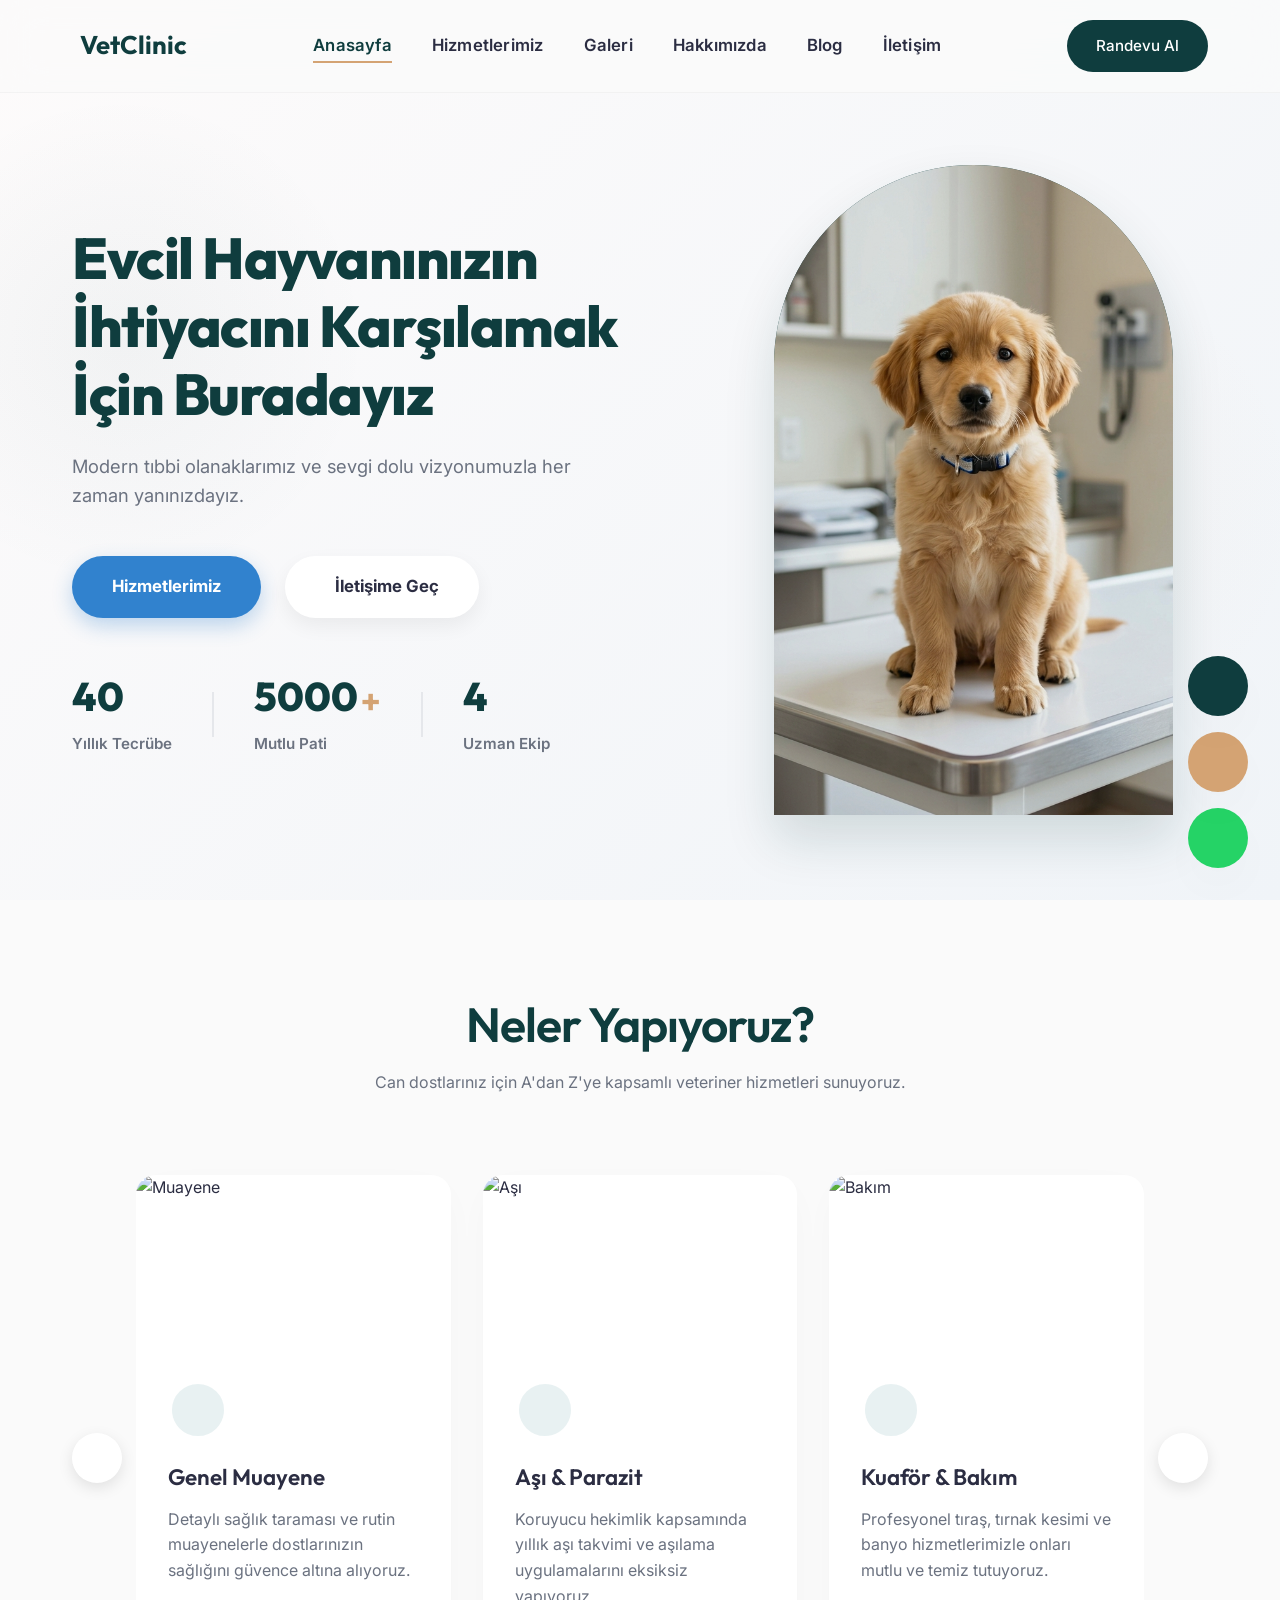
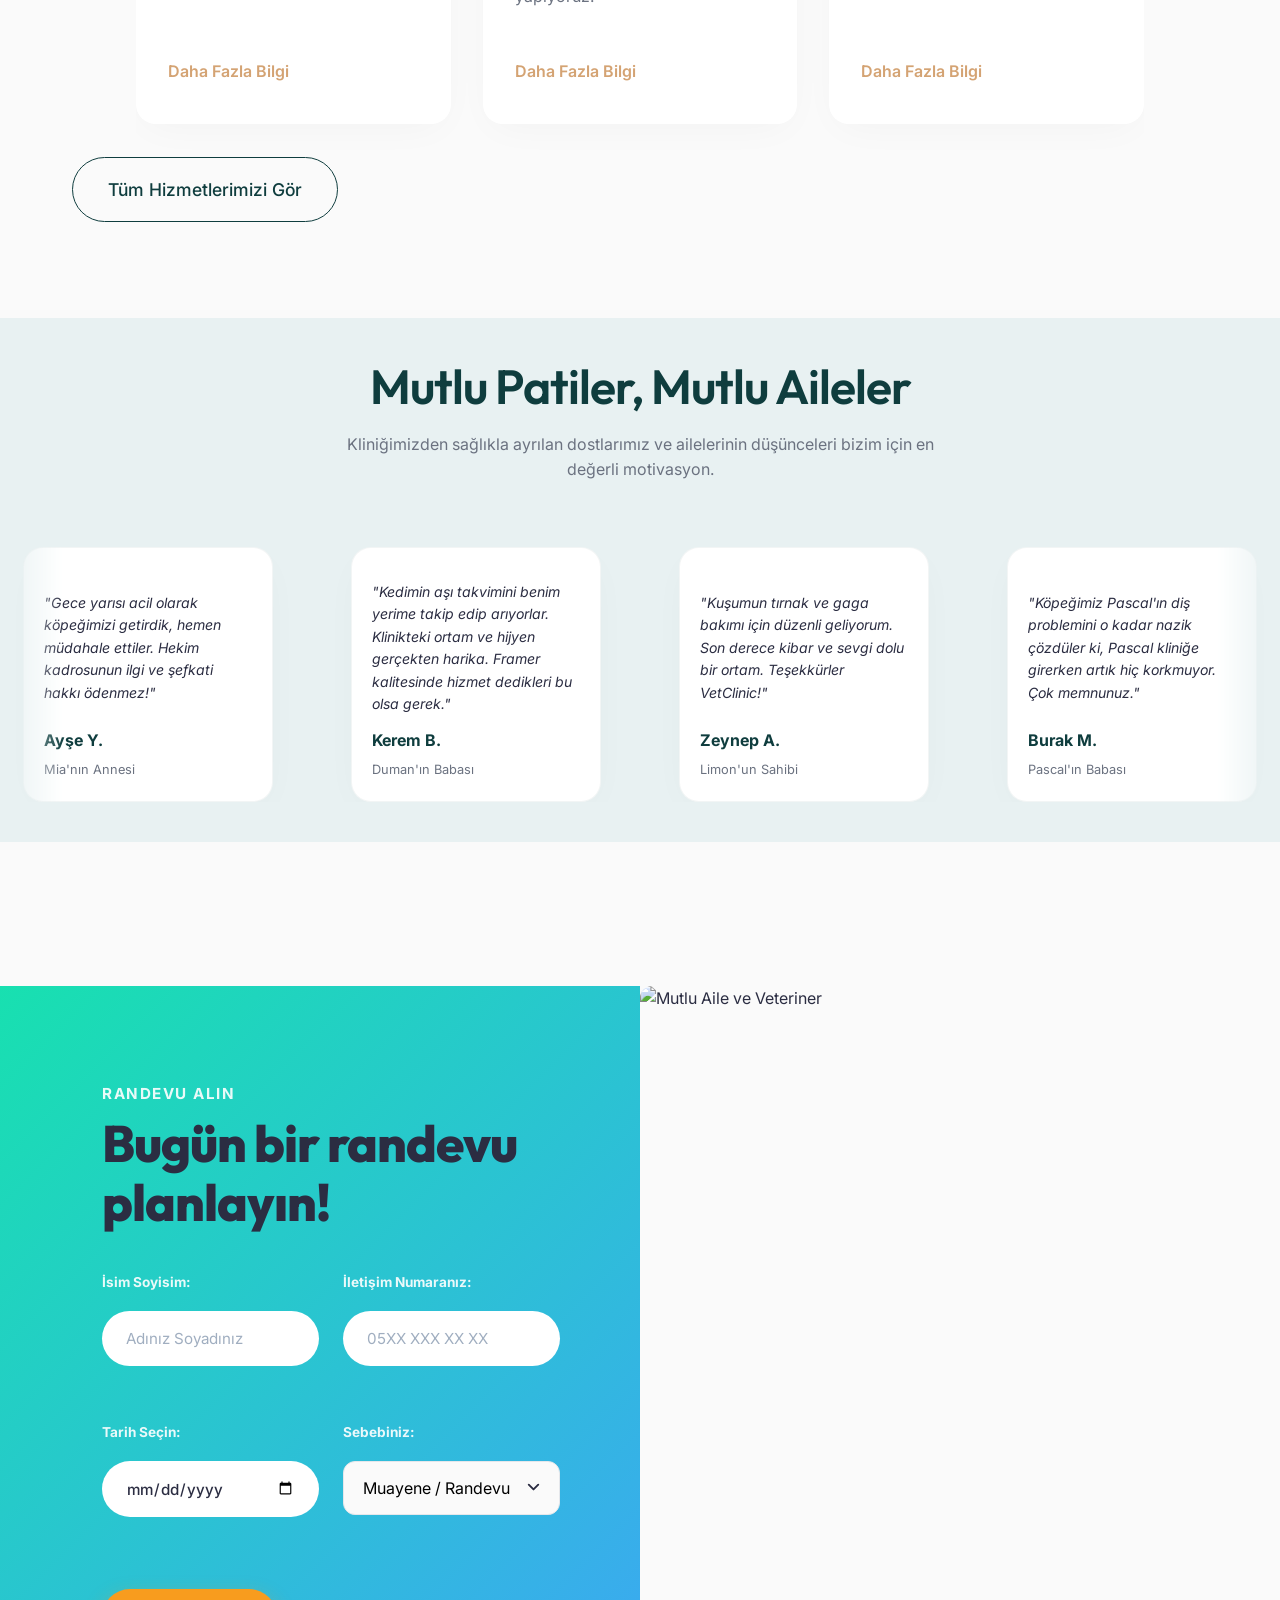
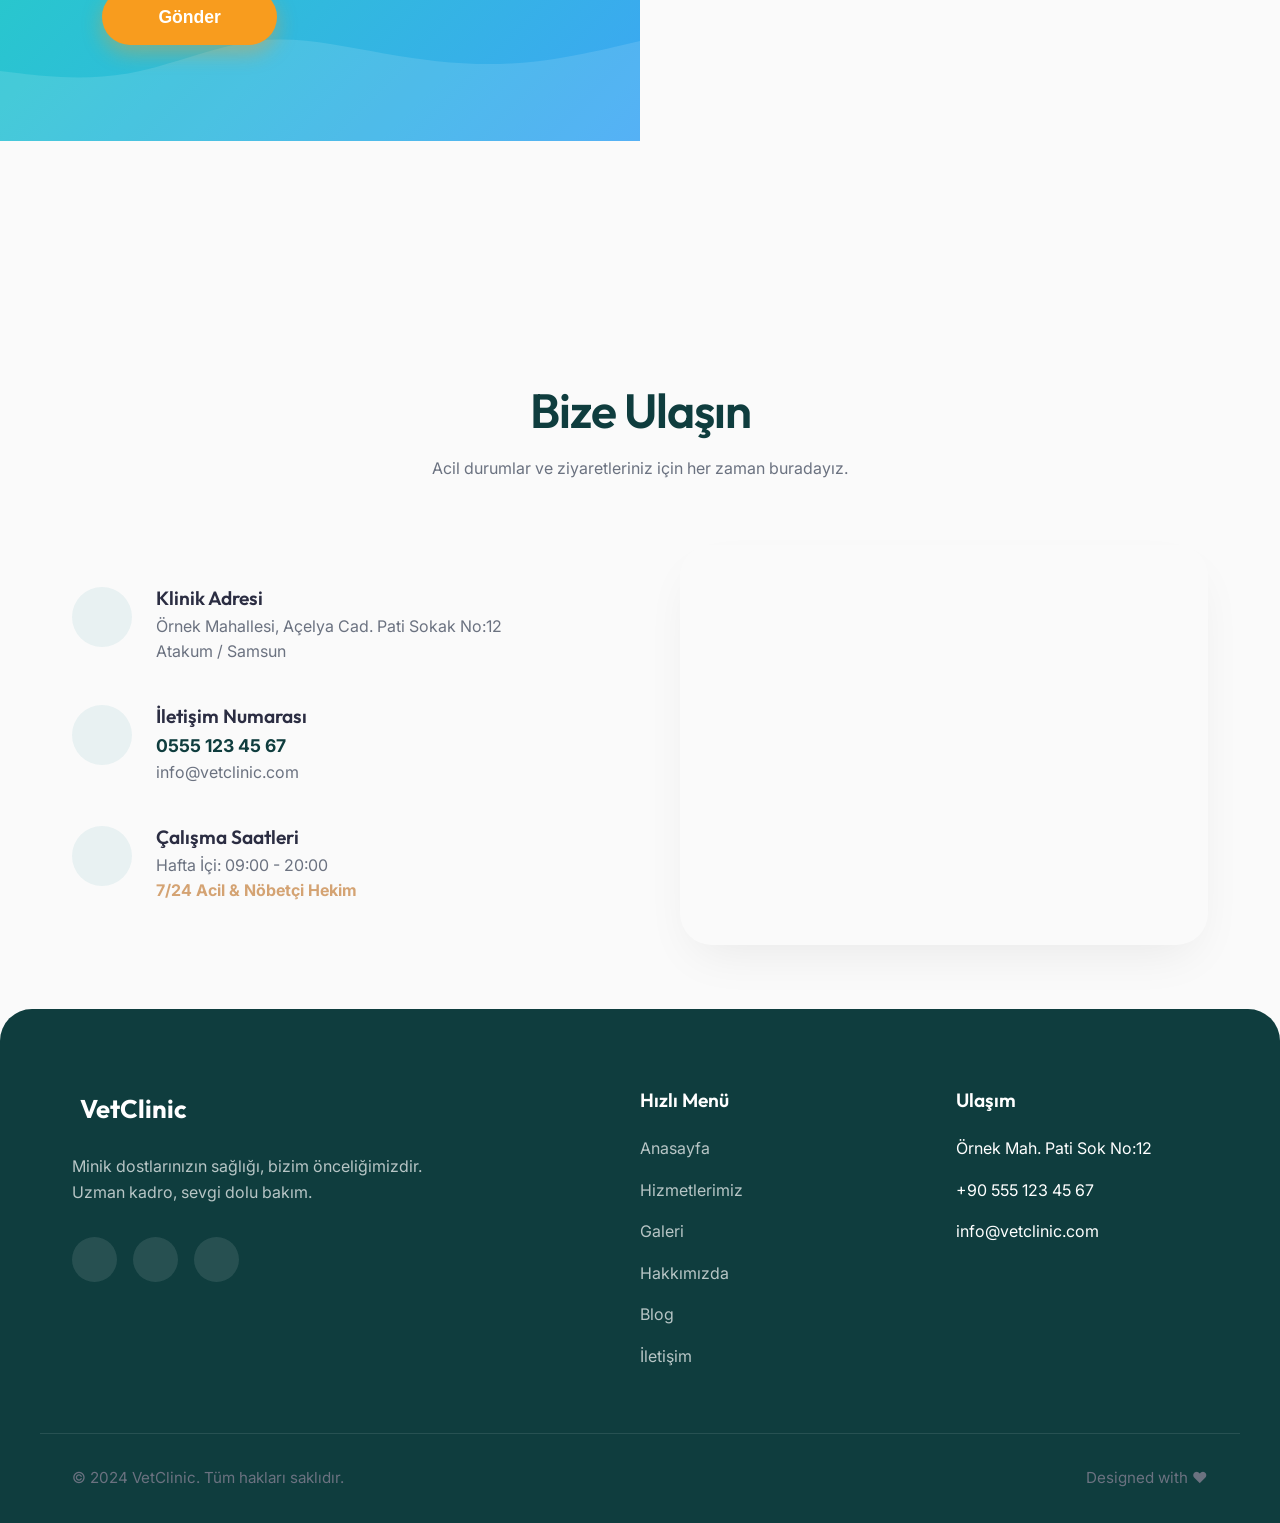
==== commit 1f02a295: "Swap mobile hero button completely to quick-appointment anchor shortcut" ====
--- a/index.html
+++ b/index.html
@@ -61,7 +61,8 @@
                 </p>
                 <div class="hero-action-buttons">
                     <a href="hizmetlerimiz.html" class="btn-pill-primary hide-on-mobile">Hizmetlerimiz</a>
-                    <a href="iletisim.html" class="btn-pill-white"><i class="ph-fill ph-phone"></i> İletişime Geç</a>
+                    <a href="iletisim.html" class="btn-pill-white hide-on-mobile"><i class="ph-fill ph-phone"></i> İletişime Geç</a>
+                    <a href="#randevu-al" class="btn-pill-primary show-on-mobile"><i class="ph-fill ph-calendar-plus"></i> Randevu Al</a>
                 </div>
                 
                 <!-- NEW INLINE MOBILE STATS (HERO) -->
@@ -273,7 +274,7 @@
     </section>
 
     <!-- Quick Appointment Section -->
-    <section class="quick-appointment fade-up">
+    <section id="randevu-al" class="quick-appointment fade-up">
         <div class="appointment-grid">
             <div class="appointment-left">
                 <div class="appointment-form-content">
--- a/style.css
+++ b/style.css
@@ -621,6 +621,7 @@
 /* --- RESPONSIVE --- */
 .mobile-only-stats { display: none; }
 .mobile-only-stats-inline { display: none; }
+.show-on-mobile { display: none !important; }
 
 @media (max-width: 1024px) {
     .about-container, .contact-container { grid-template-columns: 1fr; gap: 3rem; }
@@ -651,6 +652,7 @@
     .hero-action-buttons { display: flex; flex-direction: column; width: 100%; gap: 1rem; }
     .btn-pill-primary, .btn-pill-white { width: 100%; justify-content: center; padding: 1.2rem; border-radius: 50px; font-size: 1.1rem; }
     .hide-on-mobile { display: none !important; }
+    .show-on-mobile { display: flex !important; margin-top: 0.5rem; }
     
     /* Inline Mobile Stats built directly into dark overlay */
     .mobile-only-stats-inline { 
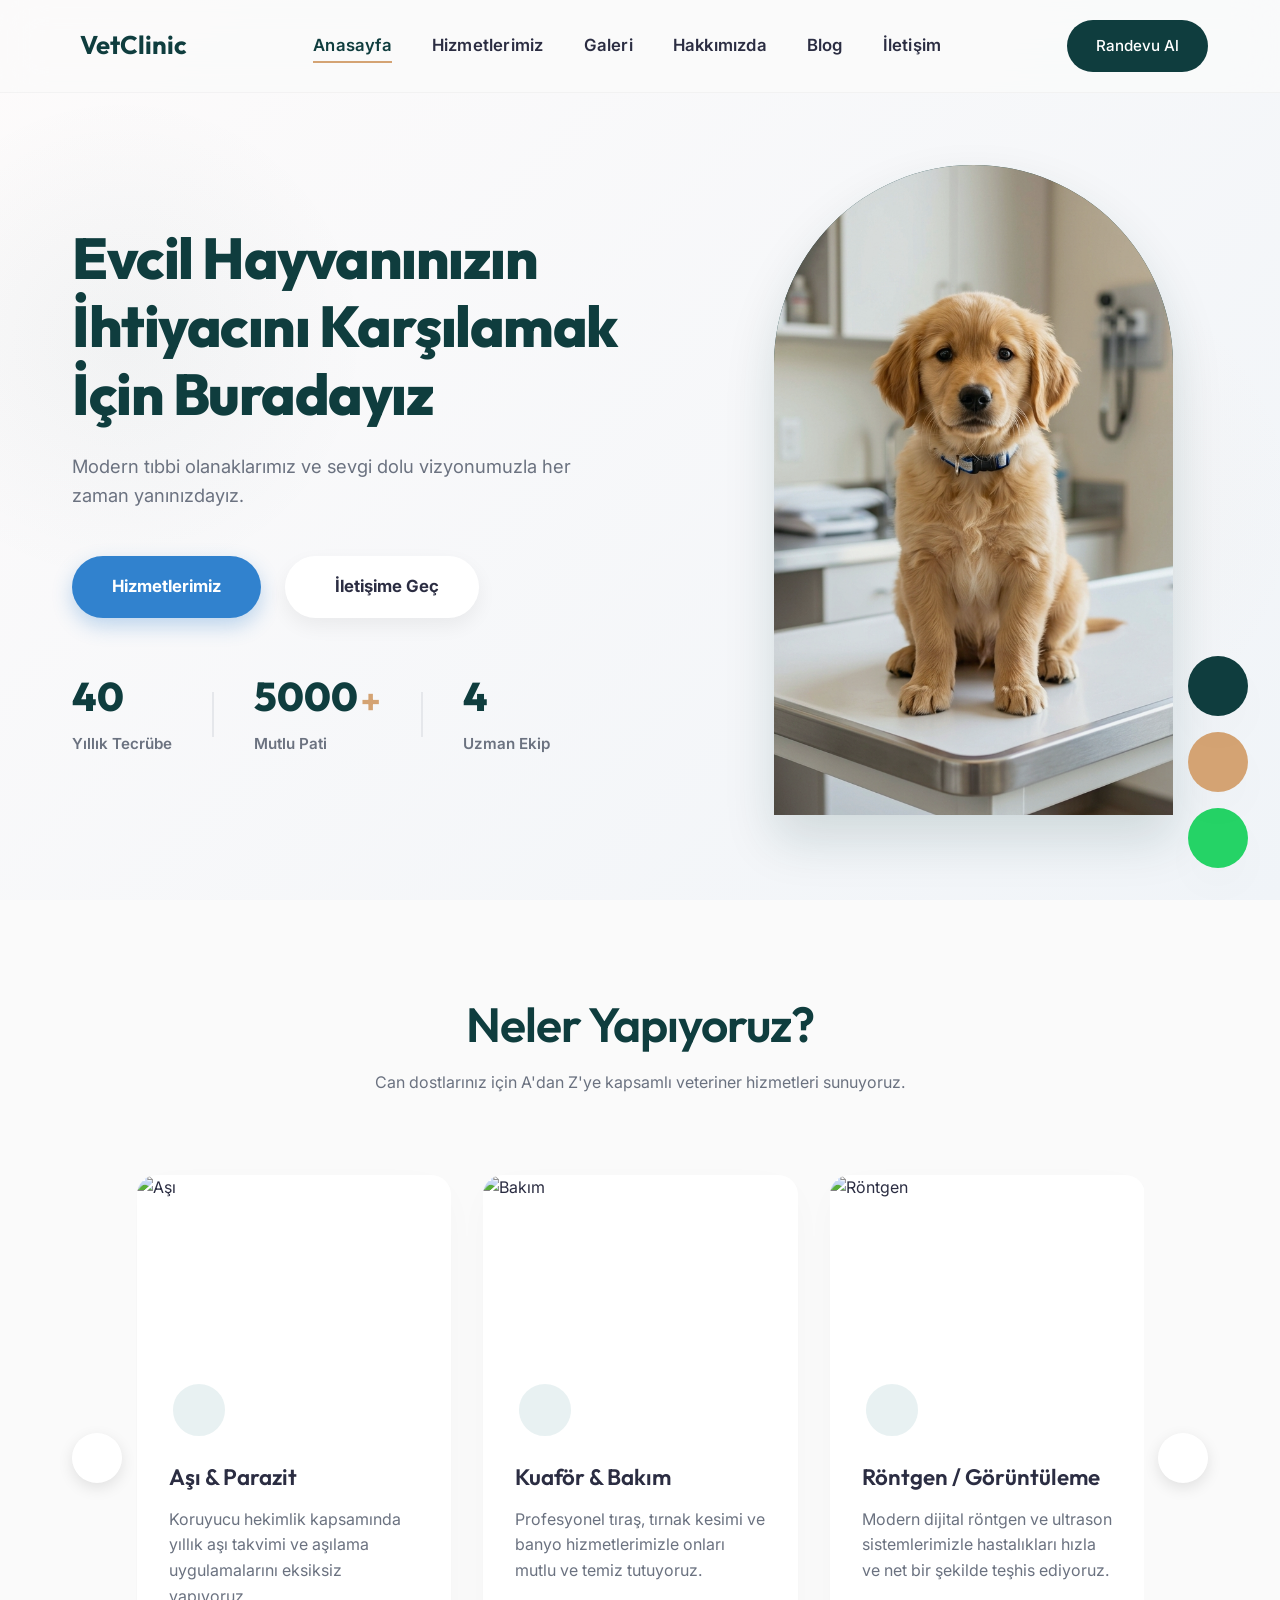
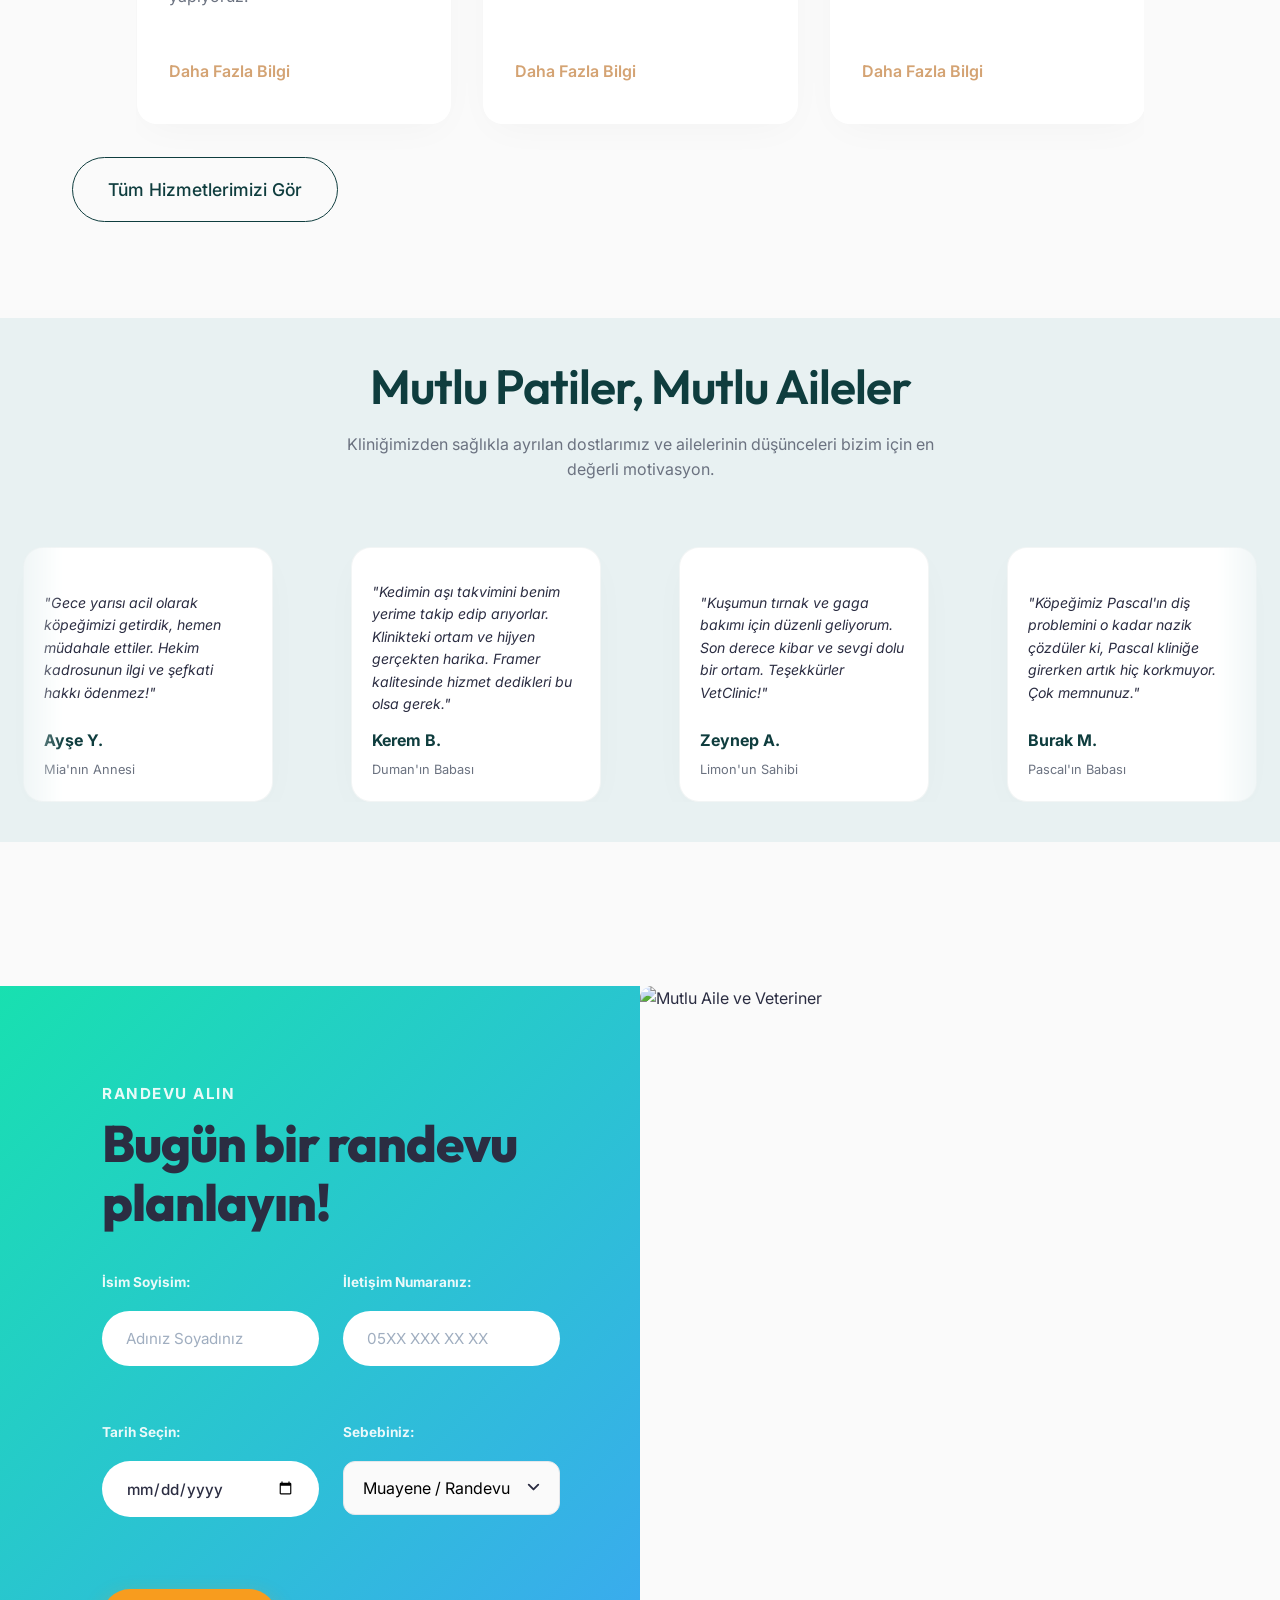
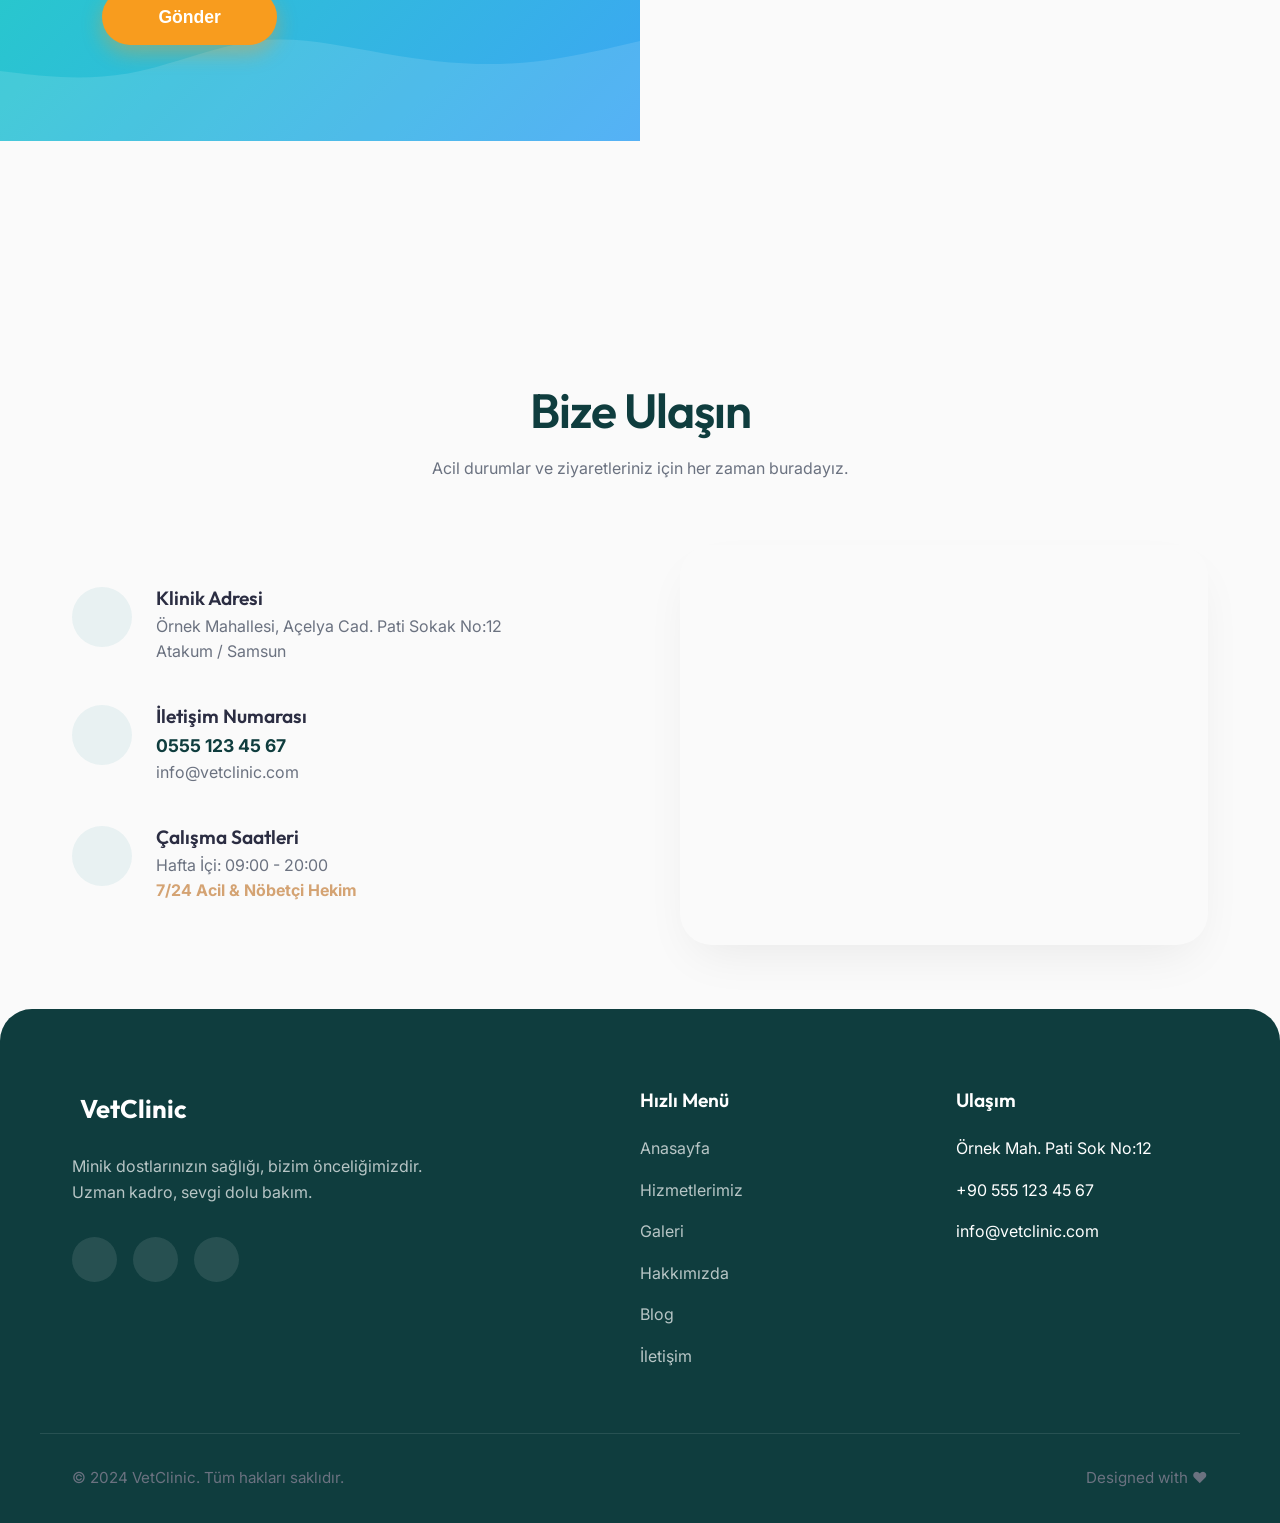
==== commit a924aa87: "Introduce premium brand logo into mobile menu and drastically compact quick appointment mobile viewp" ====
--- a/index.html
+++ b/index.html
@@ -35,6 +35,9 @@
 
     <!-- Mobile Menu Container -->
     <div class="mobile-menu">
+        <div class="mobile-menu-logo" style="display: flex; align-items: center; gap: 0.5rem; font-size: 2rem; font-family: var(--font-heading); font-weight: 800; color: #fff; margin-bottom: 2rem; position: relative; z-index: 2;">
+            <i class="ph-fill ph-paw-print" style="color: var(--secondary); font-size: 2.2rem;"></i> VetClinic
+        </div>
         <button class="close-menu"><i class="ph ph-x"></i></button>
         <nav class="mobile-nav-links">
             <a href="index.html">Anasayfa</a>
--- a/style.css
+++ b/style.css
@@ -639,7 +639,7 @@
     .navbar { padding: 1rem 0; }
     
     .composite-hero { 
-        padding: 6.5rem 1rem 4rem; 
+        padding: 5.2rem 1rem 3.2rem; 
         min-height: auto; 
         background: linear-gradient(180deg, rgba(15, 23, 42, 0.3) 0%, rgba(15, 23, 42, 0.92) 100%), url('images/cute_vet_puppy.png') no-repeat center top / cover !important; 
     }
@@ -649,15 +649,15 @@
     .hero-display-title br { display: none; }
     .hero-main-desc { font-size: 0.95rem; line-height: 1.5; margin-bottom: 2.5rem; color: rgba(255,255,255,0.9) !important; text-shadow: 0 2px 4px rgba(0,0,0,0.5); }
     
-    .hero-action-buttons { display: flex; flex-direction: column; width: 100%; gap: 1rem; }
-    .btn-pill-primary, .btn-pill-white { width: 100%; justify-content: center; padding: 1.2rem; border-radius: 50px; font-size: 1.1rem; }
+    .hero-action-buttons { display: flex; flex-direction: column; width: 100%; align-items: center; gap: 1rem; }
+    .btn-pill-primary, .btn-pill-white { width: 80%; max-width: 320px; justify-content: center; padding: 1.15rem; border-radius: 50px; font-size: 1.05rem; letter-spacing: 0.5px; }
     .hide-on-mobile { display: none !important; }
-    .show-on-mobile { display: flex !important; margin-top: 0.5rem; }
+    .show-on-mobile { display: flex !important; margin-top: 0; }
     
     /* Inline Mobile Stats built directly into dark overlay */
     .mobile-only-stats-inline { 
         display: flex !important; width: 100%; justify-content: space-between; 
-        margin-top: 2.5rem; padding-top: 1.5rem; border-top: 1px solid rgba(255,255,255,0.15);
+        margin-top: 1.8rem; padding-top: 1.2rem; border-top: 1px solid rgba(255,255,255,0.15);
         gap: 0.5rem;
     }
     .inline-stat { display: flex; flex-direction: column; align-items: center; flex: 1; }
@@ -887,17 +887,17 @@
 }
 @media (max-width: 576px) {
     .appointment-left { 
-        padding: 2.5rem 1.5rem; border-radius: 20px; text-align: center; 
+        padding: 1.8rem 1.2rem; border-radius: 20px; text-align: center; 
         background: linear-gradient(135deg, var(--primary) 0%, rgba(15, 61, 62, 0.8) 100%) !important;
         box-shadow: 0 15px 35px rgba(15, 61, 62, 0.3);
     }
-    .appointment-form { grid-template-columns: 1fr; gap: 1rem; text-align: left; }
-    .form-submit-wrapper { grid-column: 1 / -1; margin-top: 0.8rem; }
-    .appointment-title { font-size: 1.6rem; line-height: 1.15; margin-bottom: 1rem; padding: 0; }
-    .appointment-subtitle { margin: 0 auto 0.5rem; display: inline-block; font-size: 0.8rem; }
-    .form-group label { font-size: 0.75rem; margin-bottom: 0.3rem; }
-    .form-group input { padding: 0.8rem 1rem; border-radius: 20px; font-size: 0.85rem; }
-    .btn-appointment-submit { width: 100%; padding: 0.9rem; border-radius: 20px; font-size: 1rem; }
+    .appointment-form { grid-template-columns: 1fr; gap: 0.7rem; text-align: left; }
+    .form-submit-wrapper { grid-column: 1 / -1; margin-top: 0.2rem; }
+    .appointment-title { font-size: 1.45rem; line-height: 1.2; margin-bottom: 1rem; padding: 0; }
+    .appointment-subtitle { margin: 0 auto 0.4rem; display: inline-block; font-size: 0.8rem; }
+    .form-group label { font-size: 0.75rem; margin-bottom: 0.25rem; }
+    .form-group input, .form-group select { padding: 0.7rem 1rem; border-radius: 15px; font-size: 0.9rem; height: 44px; border: none; }
+    .btn-appointment-submit { width: 100%; height: 48px; display: flex; align-items: center; justify-content: center; padding: 0; border-radius: 15px; font-size: 1.05rem; }
 }
 
 /* --- SERVICES CAROUSEL --- */
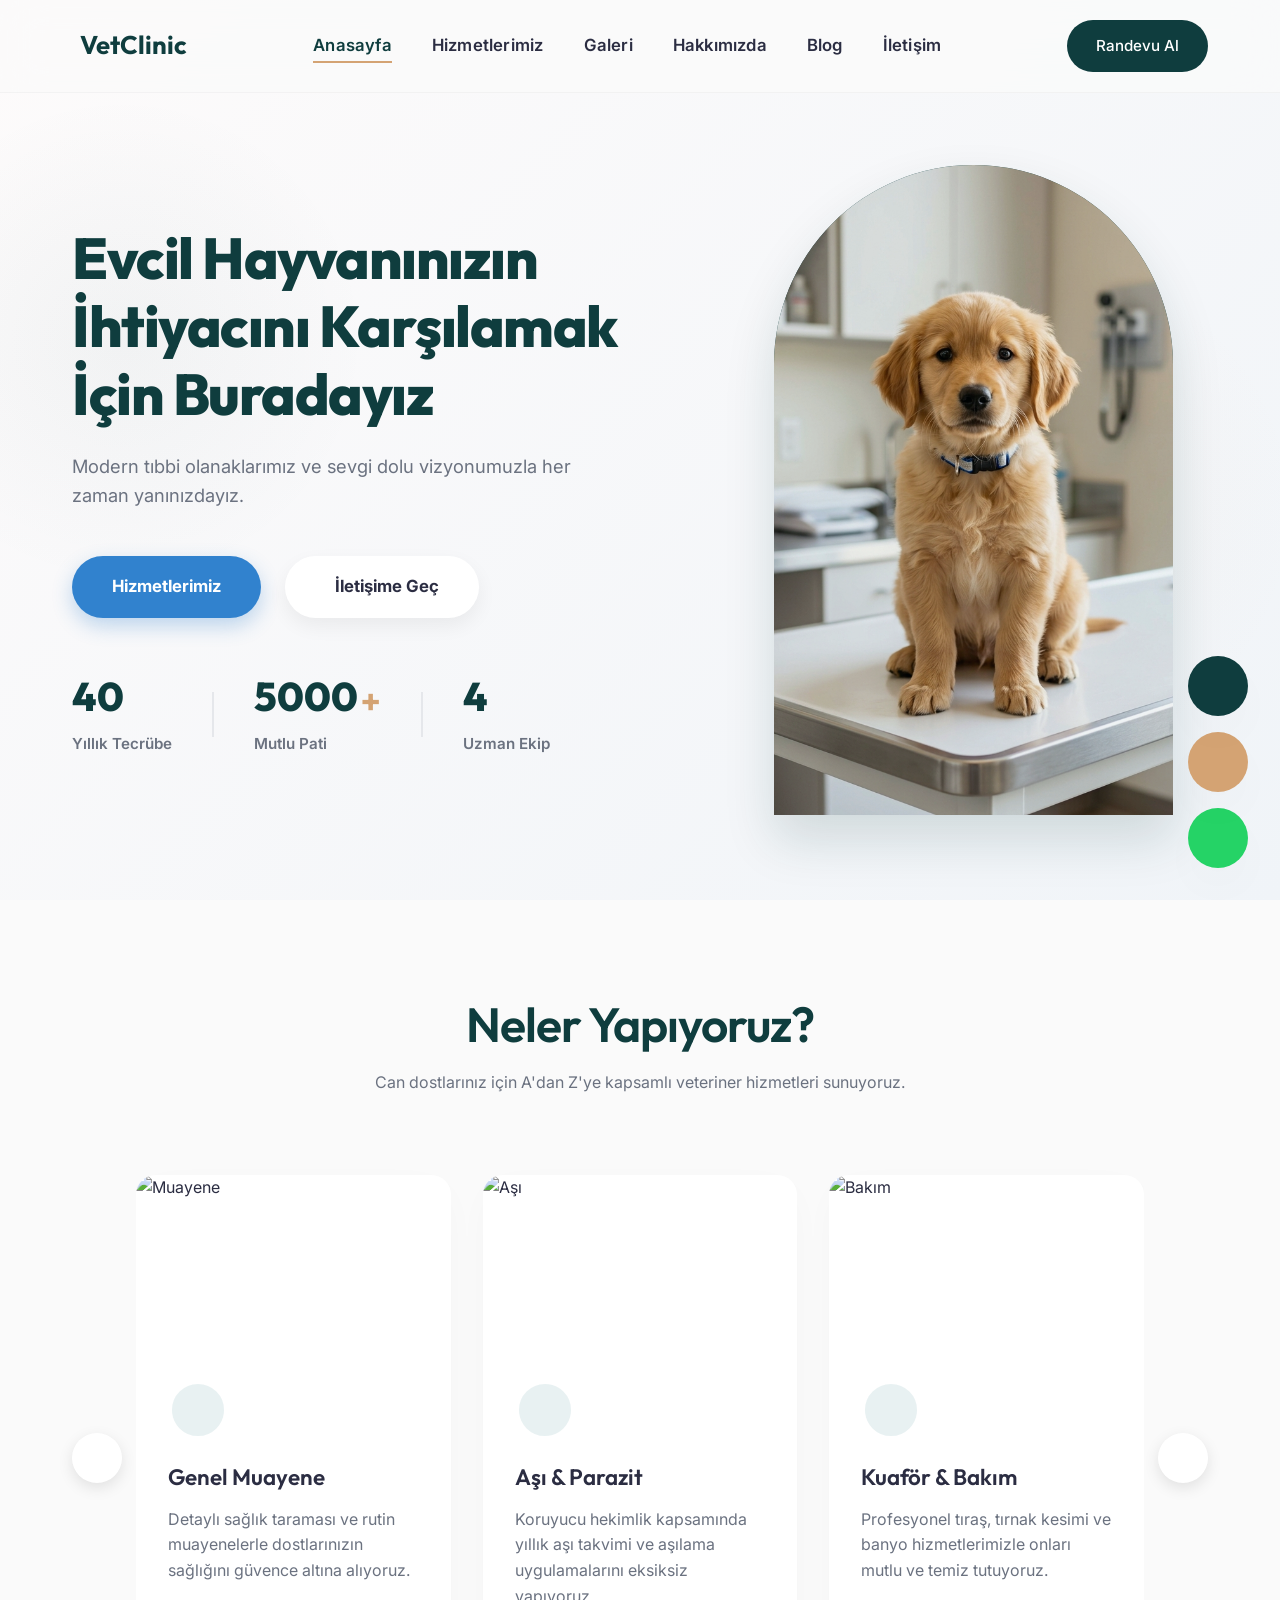
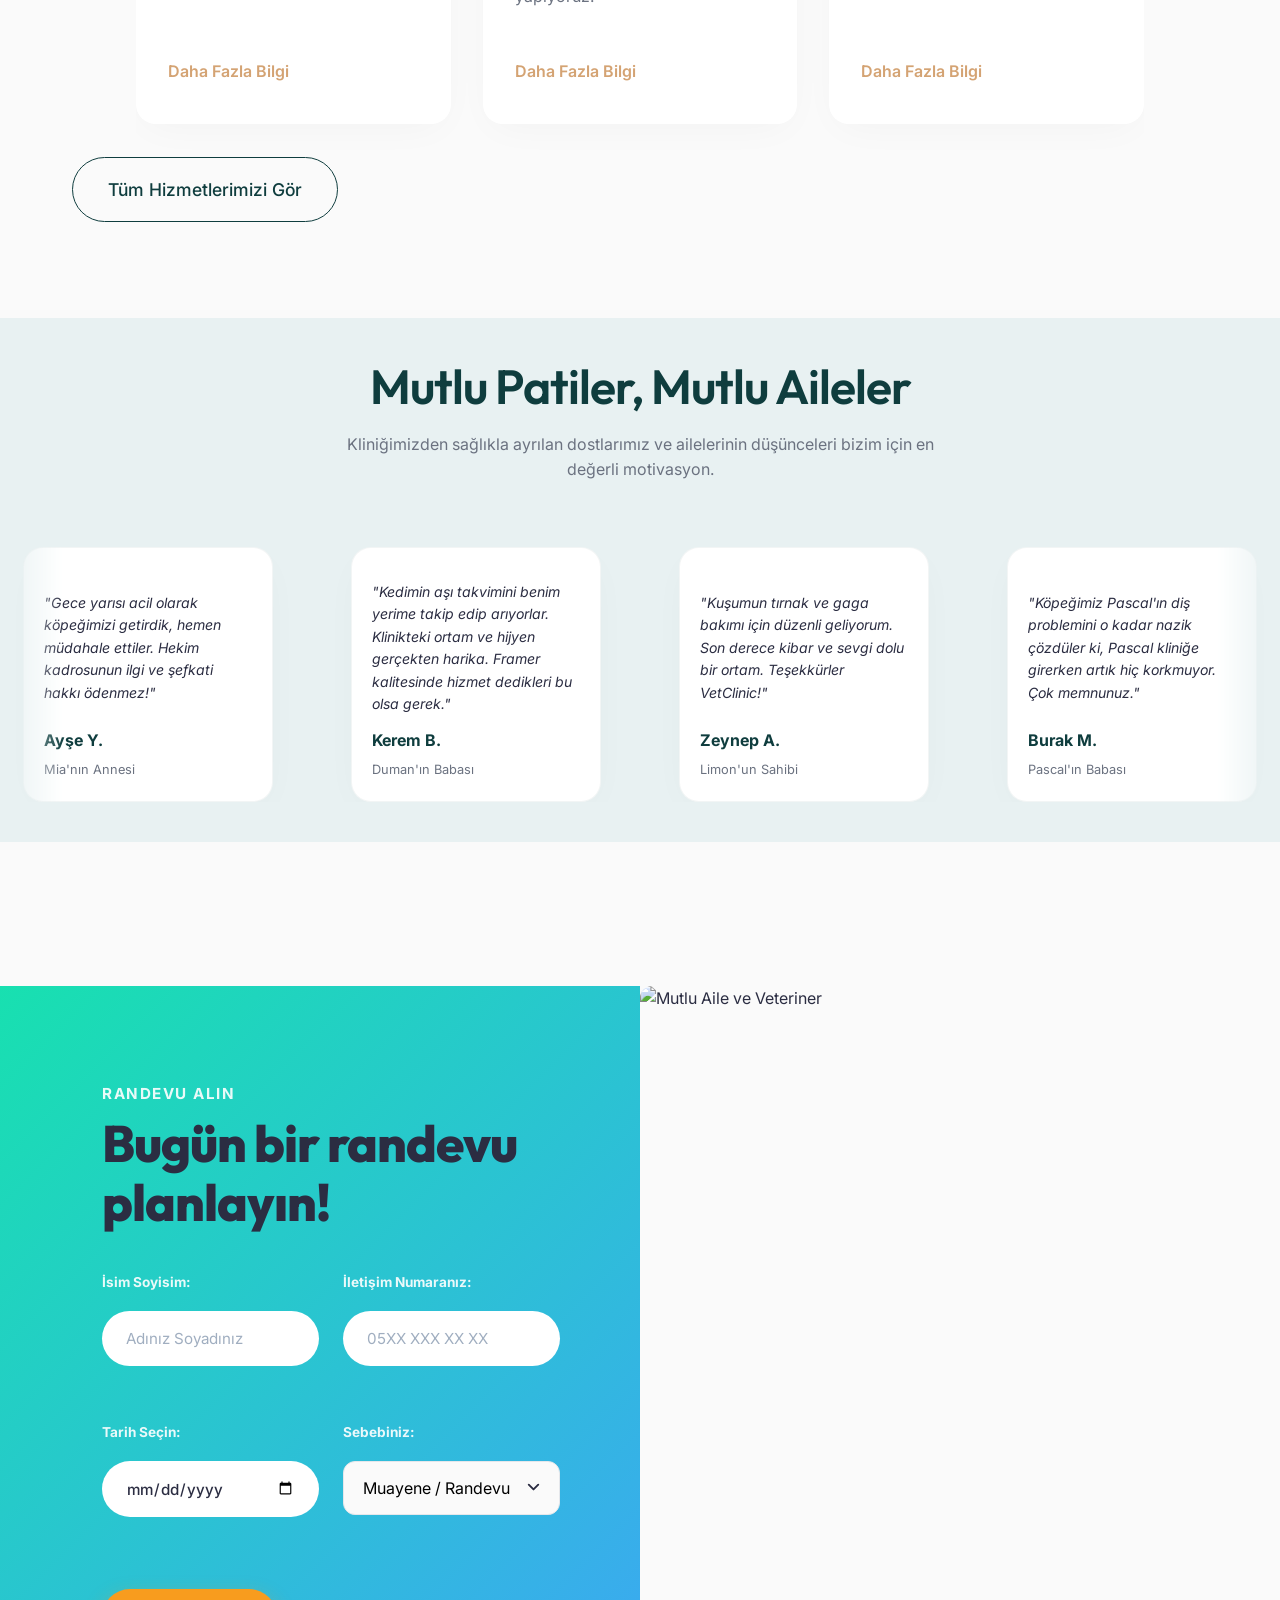
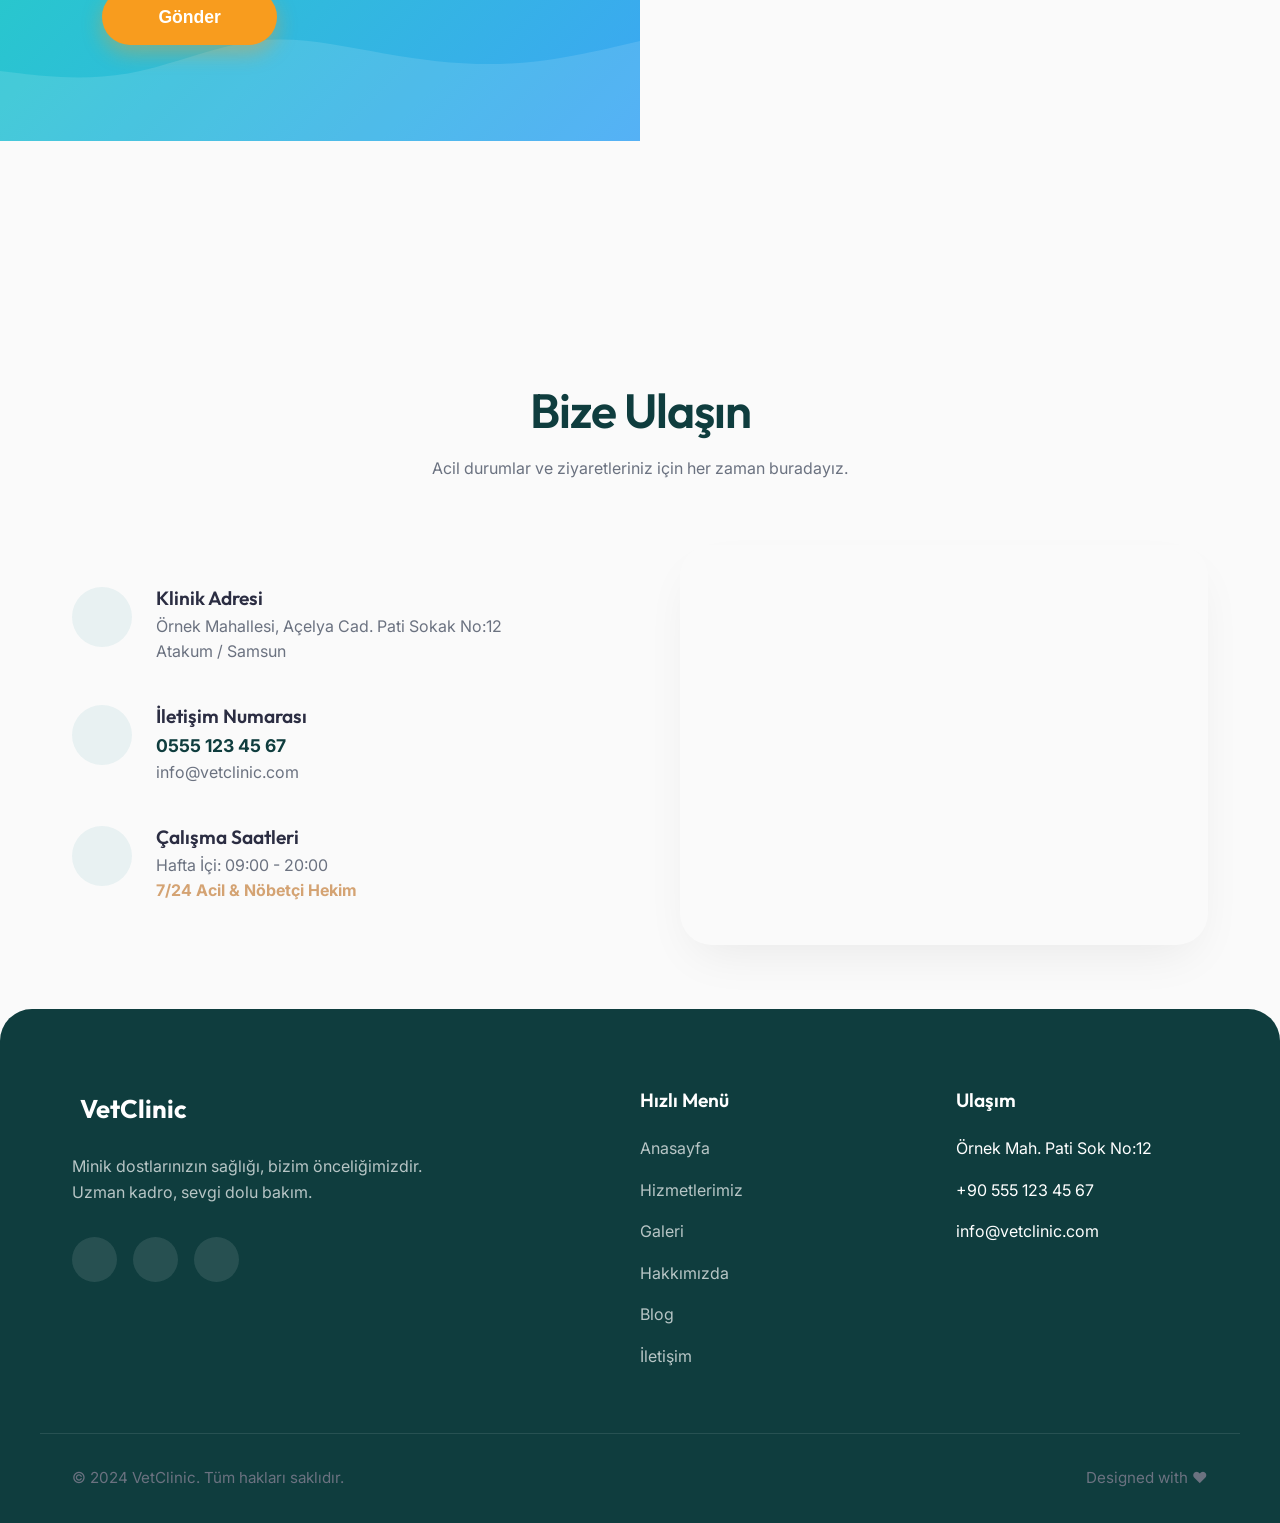
==== commit f7e071ef: "fix: Update mobile hamburger menu colors to match general light theme" ====
--- a/index.html
+++ b/index.html
@@ -35,7 +35,7 @@
 
     <!-- Mobile Menu Container -->
     <div class="mobile-menu">
-        <div class="mobile-menu-logo" style="display: flex; align-items: center; gap: 0.5rem; font-size: 2rem; font-family: var(--font-heading); font-weight: 800; color: #fff; margin-bottom: 2rem; position: relative; z-index: 2;">
+        <div class="mobile-menu-logo" style="display: flex; align-items: center; gap: 0.5rem; font-size: 2rem; font-family: var(--font-heading); font-weight: 800; color: var(--primary); margin-bottom: 2rem; position: relative; z-index: 2;">
             <i class="ph-fill ph-paw-print" style="color: var(--secondary); font-size: 2.2rem;"></i> VetClinic
         </div>
         <button class="close-menu"><i class="ph ph-x"></i></button>
--- a/style.css
+++ b/style.css
@@ -92,18 +92,18 @@
 /* Premium Drawer Mobile Menu */
 .mobile-menu {
     position: fixed; top: 0; left: -100%; width: 85%; height: 100vh;
-    background: linear-gradient(135deg, rgba(15, 61, 62, 0.98) 0%, rgba(8, 34, 35, 0.98) 100%);
+    background: rgba(255, 255, 255, 0.95);
     backdrop-filter: blur(15px); -webkit-backdrop-filter: blur(15px);
-    border-right: 1px solid rgba(255,255,255,0.05); box-shadow: 20px 0 40px rgba(0,0,0,0.4);
+    border-right: 1px solid var(--border-color); box-shadow: 20px 0 40px rgba(0,0,0,0.08);
     display: flex; flex-direction: column; justify-content: flex-start; align-items: flex-start;
     padding: 6rem 2rem 2rem; z-index: 2000; transition: left 0.4s cubic-bezier(0.22, 1, 0.36, 1);
 }
 .mobile-menu.active { left: 0; }
-.close-menu { position: absolute; top: 1.5rem; right: 1.5rem; background: rgba(255,255,255,0.08); border: 1px solid rgba(255,255,255,0.15); color: #fff; font-size: 1.6rem; cursor: pointer; width: 45px; height: 45px; border-radius: 50%; display: flex; align-items: center; justify-content: center; transition: all 0.3s; }
-.close-menu:hover { background: rgba(255,255,255,0.2); transform: rotate(90deg); }
+.close-menu { position: absolute; top: 1.5rem; right: 1.5rem; background: var(--primary-light); border: none; color: var(--primary); font-size: 1.6rem; cursor: pointer; width: 45px; height: 45px; border-radius: 50%; display: flex; align-items: center; justify-content: center; transition: all 0.3s; }
+.close-menu:hover { background: var(--primary); color: #fff; transform: rotate(90deg); }
 .mobile-nav-links { display: flex; flex-direction: column; gap: 0; text-align: left; width: 100%; }
-.mobile-nav-links a { font-size: 1.3rem; font-family: var(--font-heading); font-weight: 500; color: rgba(255,255,255,0.8); padding: 1.2rem 0; width: 100%; border-bottom: 1px solid rgba(255,255,255,0.08); display: block; border-radius: 0; transition: all var(--transition-fast); }
-.mobile-nav-links a:hover, .mobile-nav-links a.active { color: var(--secondary); background: transparent; transform: translateX(10px); }
+.mobile-nav-links a { font-size: 1.3rem; font-family: var(--font-heading); font-weight: 600; color: var(--text-main); padding: 1.2rem 0; width: 100%; border-bottom: 1px solid var(--border-color); display: block; border-radius: 0; transition: all var(--transition-fast); }
+.mobile-nav-links a:hover, .mobile-nav-links a.active { color: var(--primary); background: transparent; transform: translateX(10px); border-color: transparent; }
 
 /* --- COMPOSITE HERO (Arch & Badges) --- */
 .composite-hero {
@@ -641,29 +641,36 @@
     .composite-hero { 
         padding: 5.2rem 1rem 3.2rem; 
         min-height: auto; 
-        background: linear-gradient(180deg, rgba(15, 23, 42, 0.3) 0%, rgba(15, 23, 42, 0.92) 100%), url('images/cute_vet_puppy.png') no-repeat center top / cover !important; 
+        background: linear-gradient(rgba(0, 0, 0, 0.4), rgba(0, 0, 0, 0.4)), url('images/cute_vet_puppy.png') no-repeat center top / cover !important; 
     }
     .composite-hero::before, .composite-hero::after { display: none; }
     .hero-content-left { display: flex; flex-direction: column; align-items: center; text-align: center; width: 100%; justify-content: center; min-height: 50vh; }
-    .hero-display-title { font-size: 2.3rem; line-height: 1.15; margin-bottom: 1rem; color: #ffffff !important; }
+    .hero-display-title { font-size: 2rem; line-height: 1.35; margin-bottom: 1rem; color: #ffffff !important; text-shadow: 0 4px 15px rgba(0, 0, 0, 0.4); }
     .hero-display-title br { display: none; }
-    .hero-main-desc { font-size: 0.95rem; line-height: 1.5; margin-bottom: 2.5rem; color: rgba(255,255,255,0.9) !important; text-shadow: 0 2px 4px rgba(0,0,0,0.5); }
-    
-    .hero-action-buttons { display: flex; flex-direction: column; width: 100%; align-items: center; gap: 1rem; }
-    .btn-pill-primary, .btn-pill-white { width: 80%; max-width: 320px; justify-content: center; padding: 1.15rem; border-radius: 50px; font-size: 1.05rem; letter-spacing: 0.5px; }
+    .hero-main-desc { font-size: 0.95rem; line-height: 1.5; margin-bottom: 2.5rem; color: rgba(255,255,255,0.95) !important; text-shadow: 0 2px 5px rgba(0,0,0,0.6); }
+    
+    .hero-action-buttons { display: flex; flex-direction: column; width: 100%; align-items: center; gap: 1.2rem; }
+    .btn-pill-primary { 
+        background-color: #10b981 !important; 
+        color: white !important;
+        font-weight: 600; 
+        box-shadow: 0 8px 25px rgba(16, 185, 129, 0.4) !important; 
+    }
+    .btn-pill-primary, .btn-pill-white { width: 85%; max-width: 320px; justify-content: center; padding: 1.35rem 2rem; border-radius: 50px; font-size: 1.05rem; letter-spacing: 0.5px; }
     .hide-on-mobile { display: none !important; }
     .show-on-mobile { display: flex !important; margin-top: 0; }
     
     /* Inline Mobile Stats built directly into dark overlay */
     .mobile-only-stats-inline { 
         display: flex !important; width: 100%; justify-content: space-between; 
-        margin-top: 1.8rem; padding-top: 1.2rem; border-top: 1px solid rgba(255,255,255,0.15);
-        gap: 0.5rem;
+        margin-top: 2rem; padding: 1.5rem 1rem; gap: 0.5rem;
+        background: rgba(255, 255, 255, 0.1); backdrop-filter: blur(12px); -webkit-backdrop-filter: blur(12px);
+        border-radius: 20px; border: 1px solid rgba(255, 255, 255, 0.15); box-shadow: 0 10px 30px rgba(0,0,0,0.1);
     }
     .inline-stat { display: flex; flex-direction: column; align-items: center; flex: 1; }
-    .inline-num { font-size: 1.6rem; font-weight: 800; color: #fff; line-height: 1; font-family: var(--font-heading); }
-    .inline-num-sub { font-size: 1rem; color: var(--secondary); font-weight: 700; margin-left: 2px; }
-    .inline-text { font-size: 0.8rem; color: rgba(255,255,255,0.75); margin-top: 0.4rem; text-align: center; font-weight: 500; }
+    .inline-num { font-size: 1.95rem; font-weight: 800; color: #fff; line-height: 1; font-family: var(--font-heading); text-shadow: 0 2px 10px rgba(0,0,0,0.2); }
+    .inline-num-sub { font-size: 1.1rem; color: var(--secondary); font-weight: 700; margin-left: 2px; }
+    .inline-text { font-size: 0.72rem; color: rgba(255,255,255,0.85); margin-top: 0.6rem; text-align: center; font-weight: 600; letter-spacing: 1.2px; text-transform: uppercase; }
     
     .hero-stats { display: none !important; }
     .hero-visual-right { display: none !important; }
@@ -961,3 +968,11 @@
     .carousel-nav-btn { display: none; } 
     .carousel-card { flex: 0 0 85%; border-radius: 20px; }
 }
+
+.desktop-services-view { display: block; }
+.mobile-services-view { display: none; }
+
+@media (max-width: 768px) {
+    .desktop-services-view { display: none; }
+    .mobile-services-view { display: block; }
+}
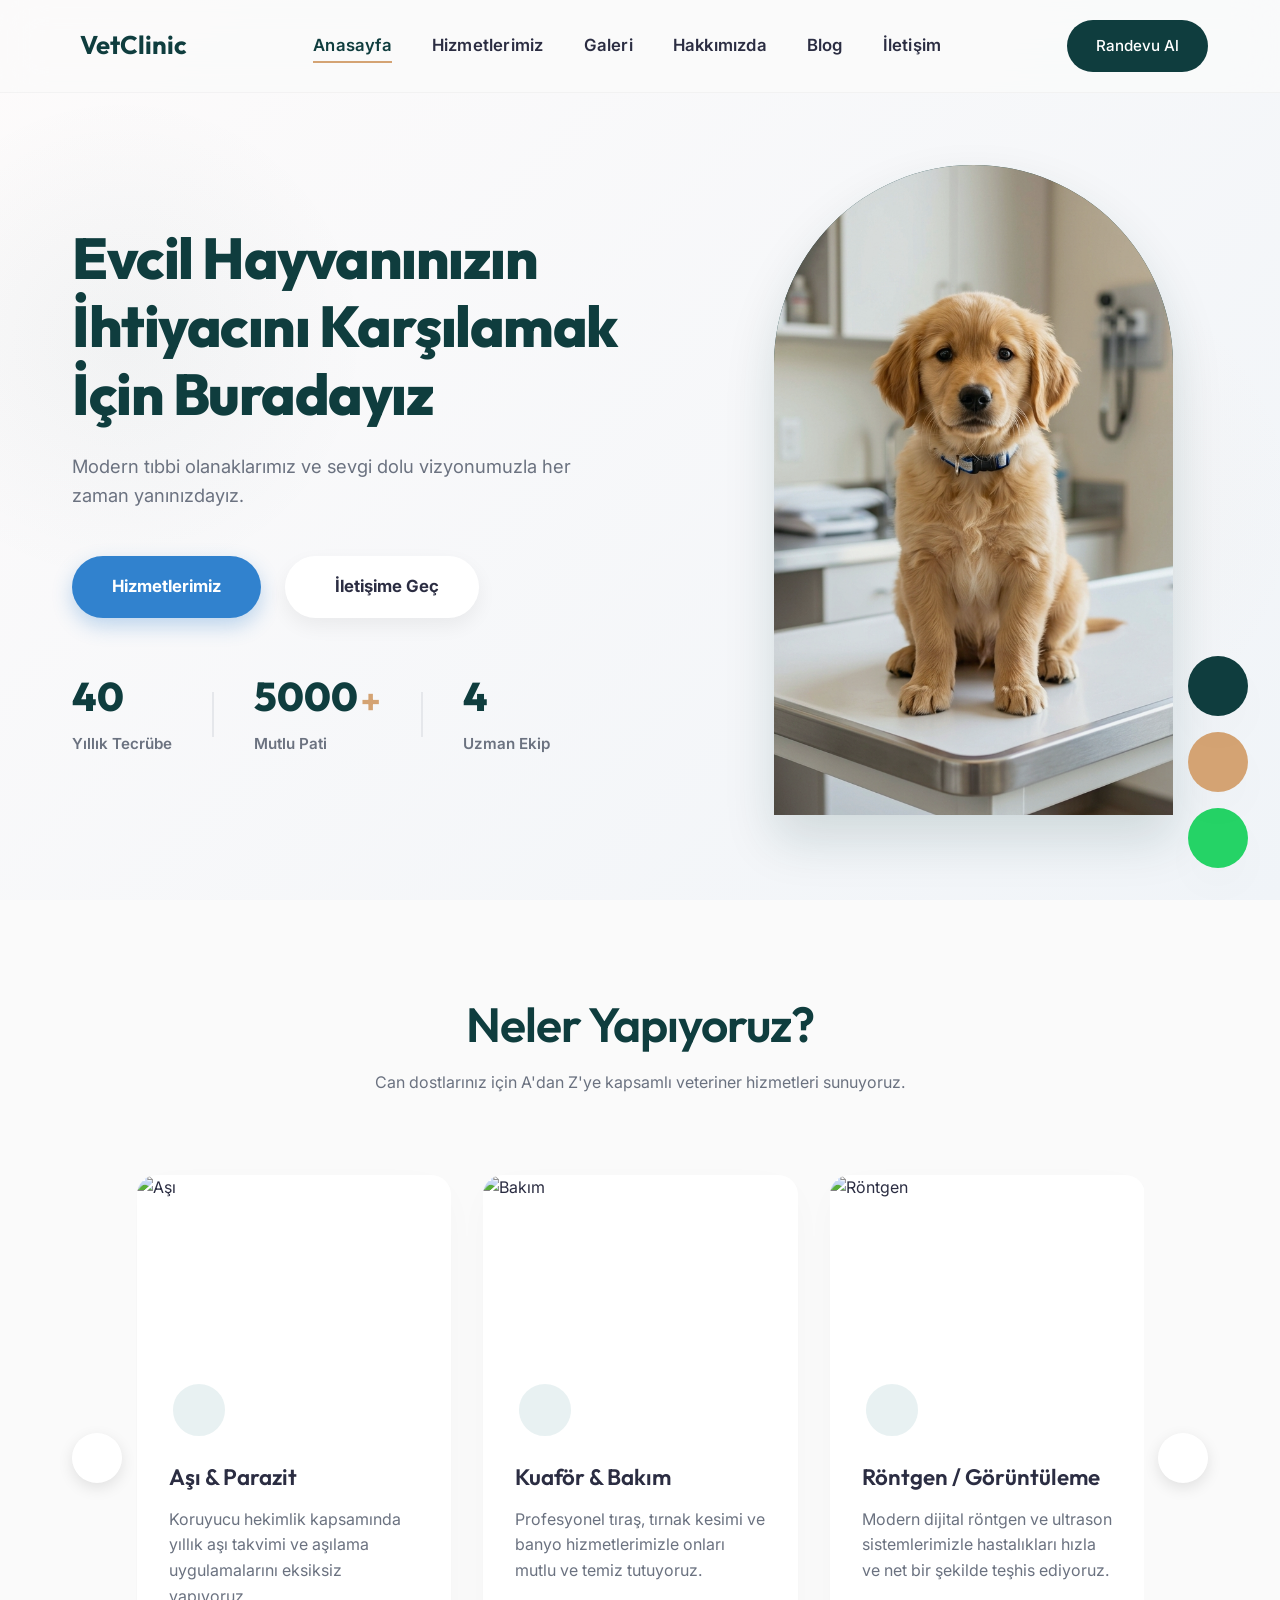
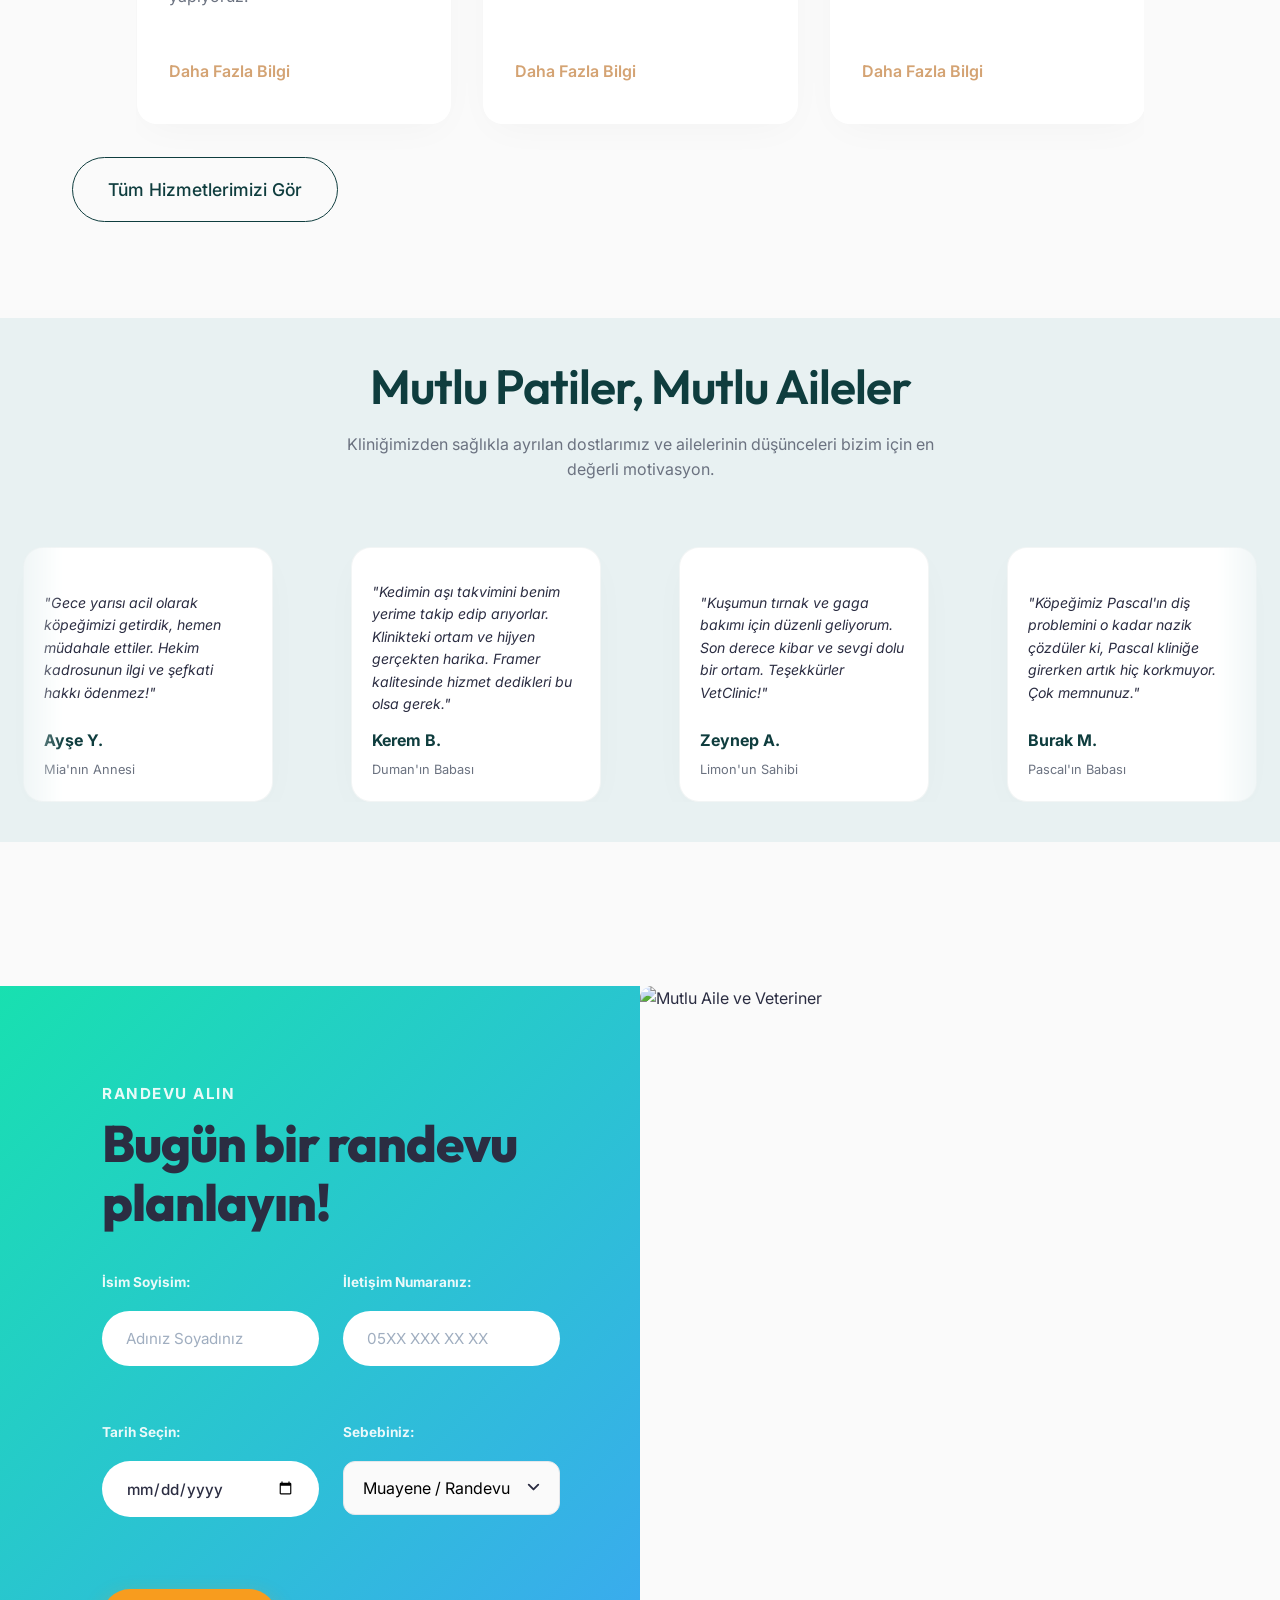
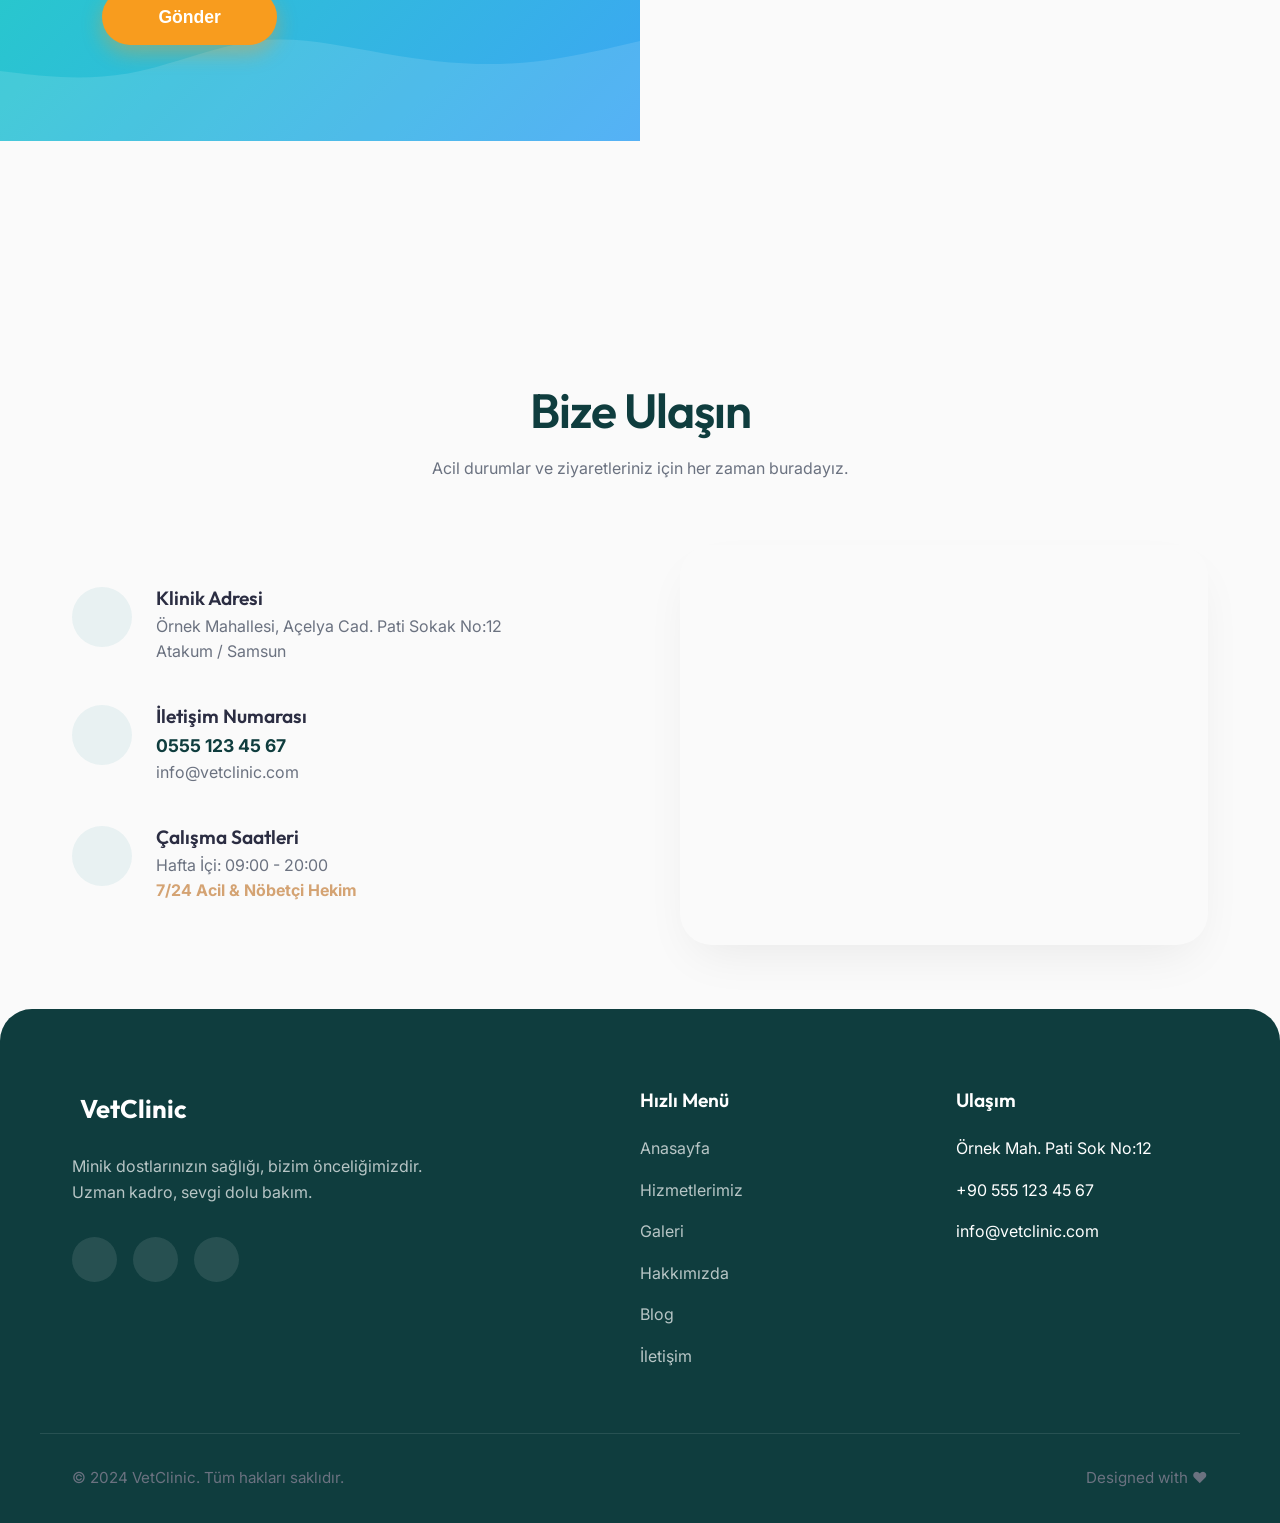
==== commit 1b37953a: "fix: Shorten hero text on mobile and remove background from mobile stats" ====
--- a/index.html
+++ b/index.html
@@ -55,12 +55,12 @@
             <!-- Left Info -->
             <div class="hero-content-left fade-up">
                 <h1 class="hero-display-title">
-                    Evcil Hayvanınızın<br>
-                    İhtiyacını Karşılamak<br>
-                    İçin Buradayız
+                    <span class="hide-on-mobile">Evcil Hayvanınızın<br>İhtiyacını Karşılamak<br>İçin Buradayız</span>
+                    <span class="show-inline-on-mobile">Evcil Hayvanınız<br>İçin Buradayız</span>
                 </h1>
                 <p class="hero-main-desc">
-                    Modern tıbbi olanaklarımız ve sevgi dolu vizyonumuzla her zaman yanınızdayız.
+                    <span class="hide-on-mobile">Modern tıbbi olanaklarımız ve sevgi dolu vizyonumuzla her zaman yanınızdayız.</span>
+                    <span class="show-inline-on-mobile">Modern tıbbi imkanlarımızla her an yanınızdayız.</span>
                 </p>
                 <div class="hero-action-buttons">
                     <a href="hizmetlerimiz.html" class="btn-pill-primary hide-on-mobile">Hizmetlerimiz</a>
--- a/style.css
+++ b/style.css
@@ -622,6 +622,8 @@
 .mobile-only-stats { display: none; }
 .mobile-only-stats-inline { display: none; }
 .show-on-mobile { display: none !important; }
+.show-inline-on-mobile { display: none !important; }
+
 
 @media (max-width: 1024px) {
     .about-container, .contact-container { grid-template-columns: 1fr; gap: 3rem; }
@@ -659,13 +661,13 @@
     .btn-pill-primary, .btn-pill-white { width: 85%; max-width: 320px; justify-content: center; padding: 1.35rem 2rem; border-radius: 50px; font-size: 1.05rem; letter-spacing: 0.5px; }
     .hide-on-mobile { display: none !important; }
     .show-on-mobile { display: flex !important; margin-top: 0; }
+    .show-inline-on-mobile { display: inline !important; }
     
     /* Inline Mobile Stats built directly into dark overlay */
     .mobile-only-stats-inline { 
         display: flex !important; width: 100%; justify-content: space-between; 
-        margin-top: 2rem; padding: 1.5rem 1rem; gap: 0.5rem;
-        background: rgba(255, 255, 255, 0.1); backdrop-filter: blur(12px); -webkit-backdrop-filter: blur(12px);
-        border-radius: 20px; border: 1px solid rgba(255, 255, 255, 0.15); box-shadow: 0 10px 30px rgba(0,0,0,0.1);
+        margin-top: 1rem; padding: 1rem 0.5rem; gap: 0.5rem;
+        background: transparent; border: none; box-shadow: none; backdrop-filter: none; -webkit-backdrop-filter: none;
     }
     .inline-stat { display: flex; flex-direction: column; align-items: center; flex: 1; }
     .inline-num { font-size: 1.95rem; font-weight: 800; color: #fff; line-height: 1; font-family: var(--font-heading); text-shadow: 0 2px 10px rgba(0,0,0,0.2); }
@@ -757,6 +759,7 @@
     }
     .action-btn { width: 55px; height: 55px; font-size: 1.6rem; box-shadow: 0 8px 25px rgba(0,0,0,0.18); }
     .action-btn::after { display: none; }
+    .action-loc { display: none !important; }
 }
 
 /* --- QUICK APPOINTMENT SECTION --- */
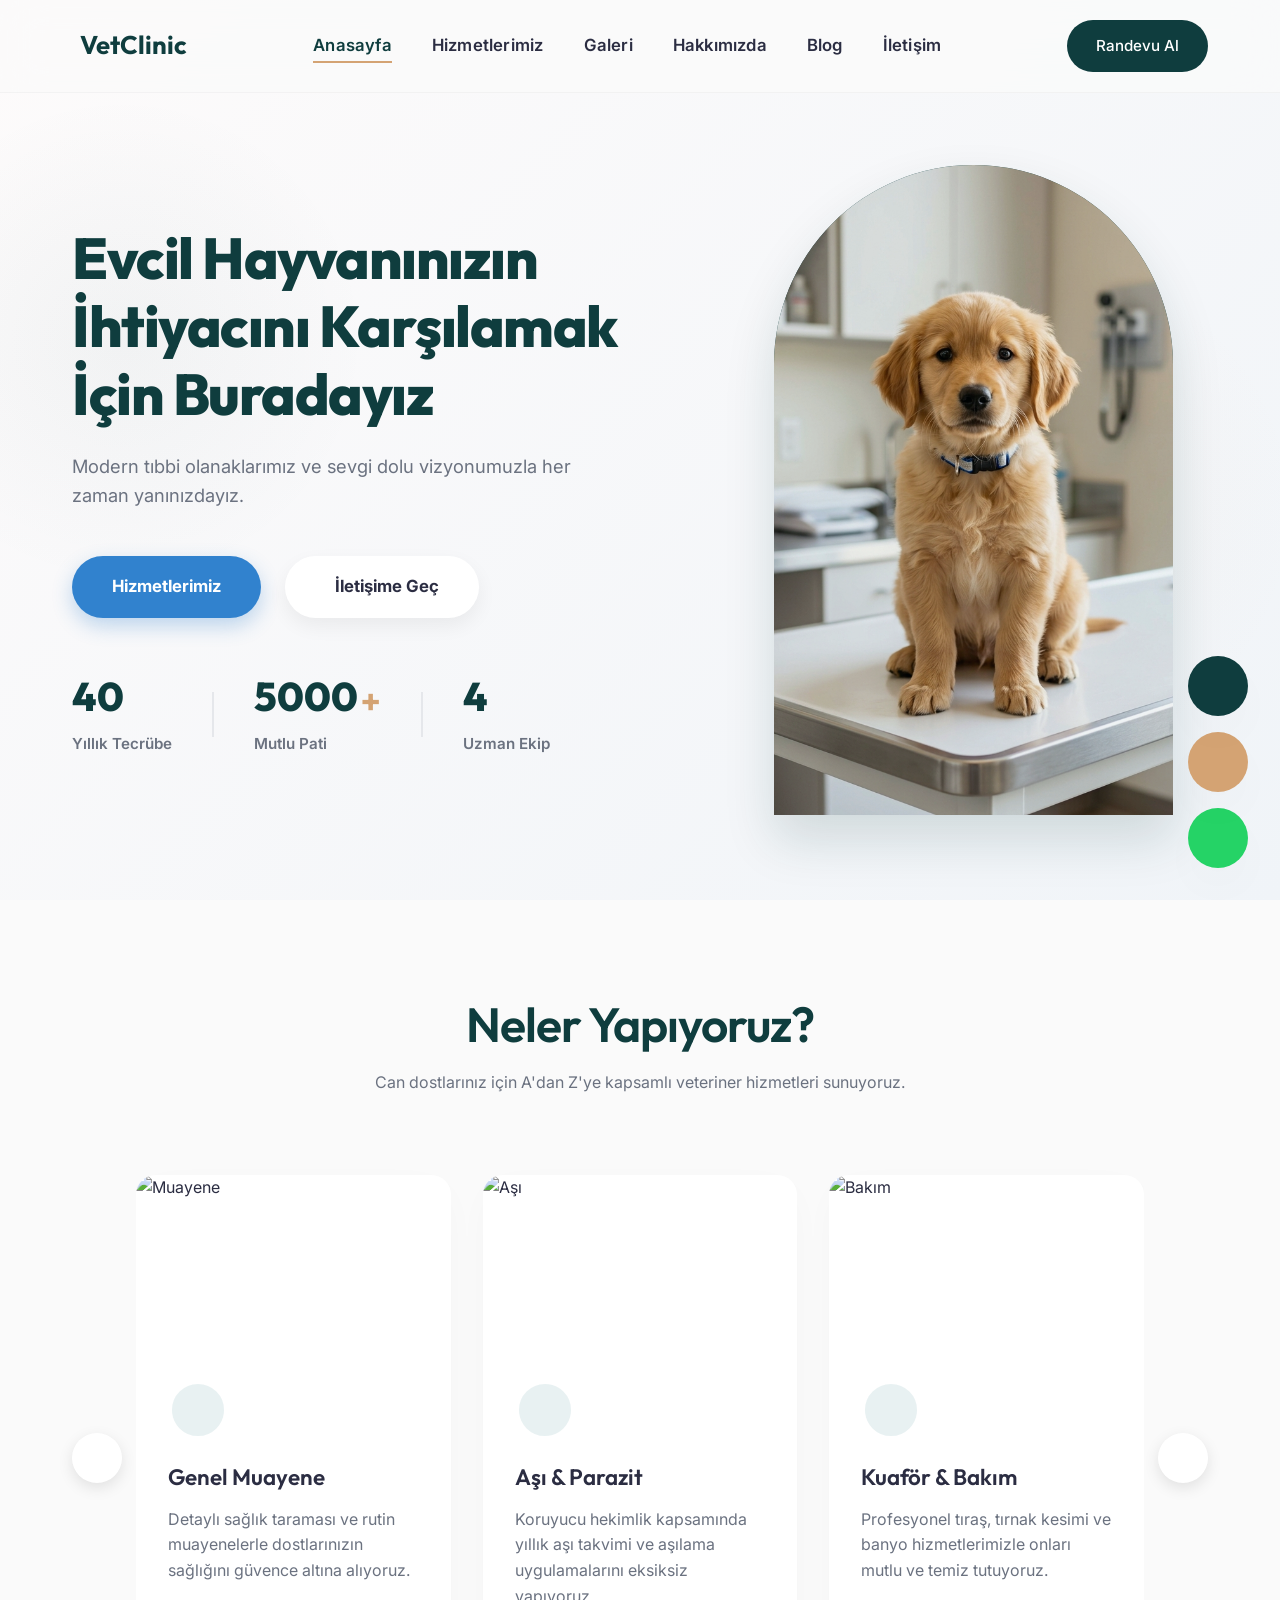
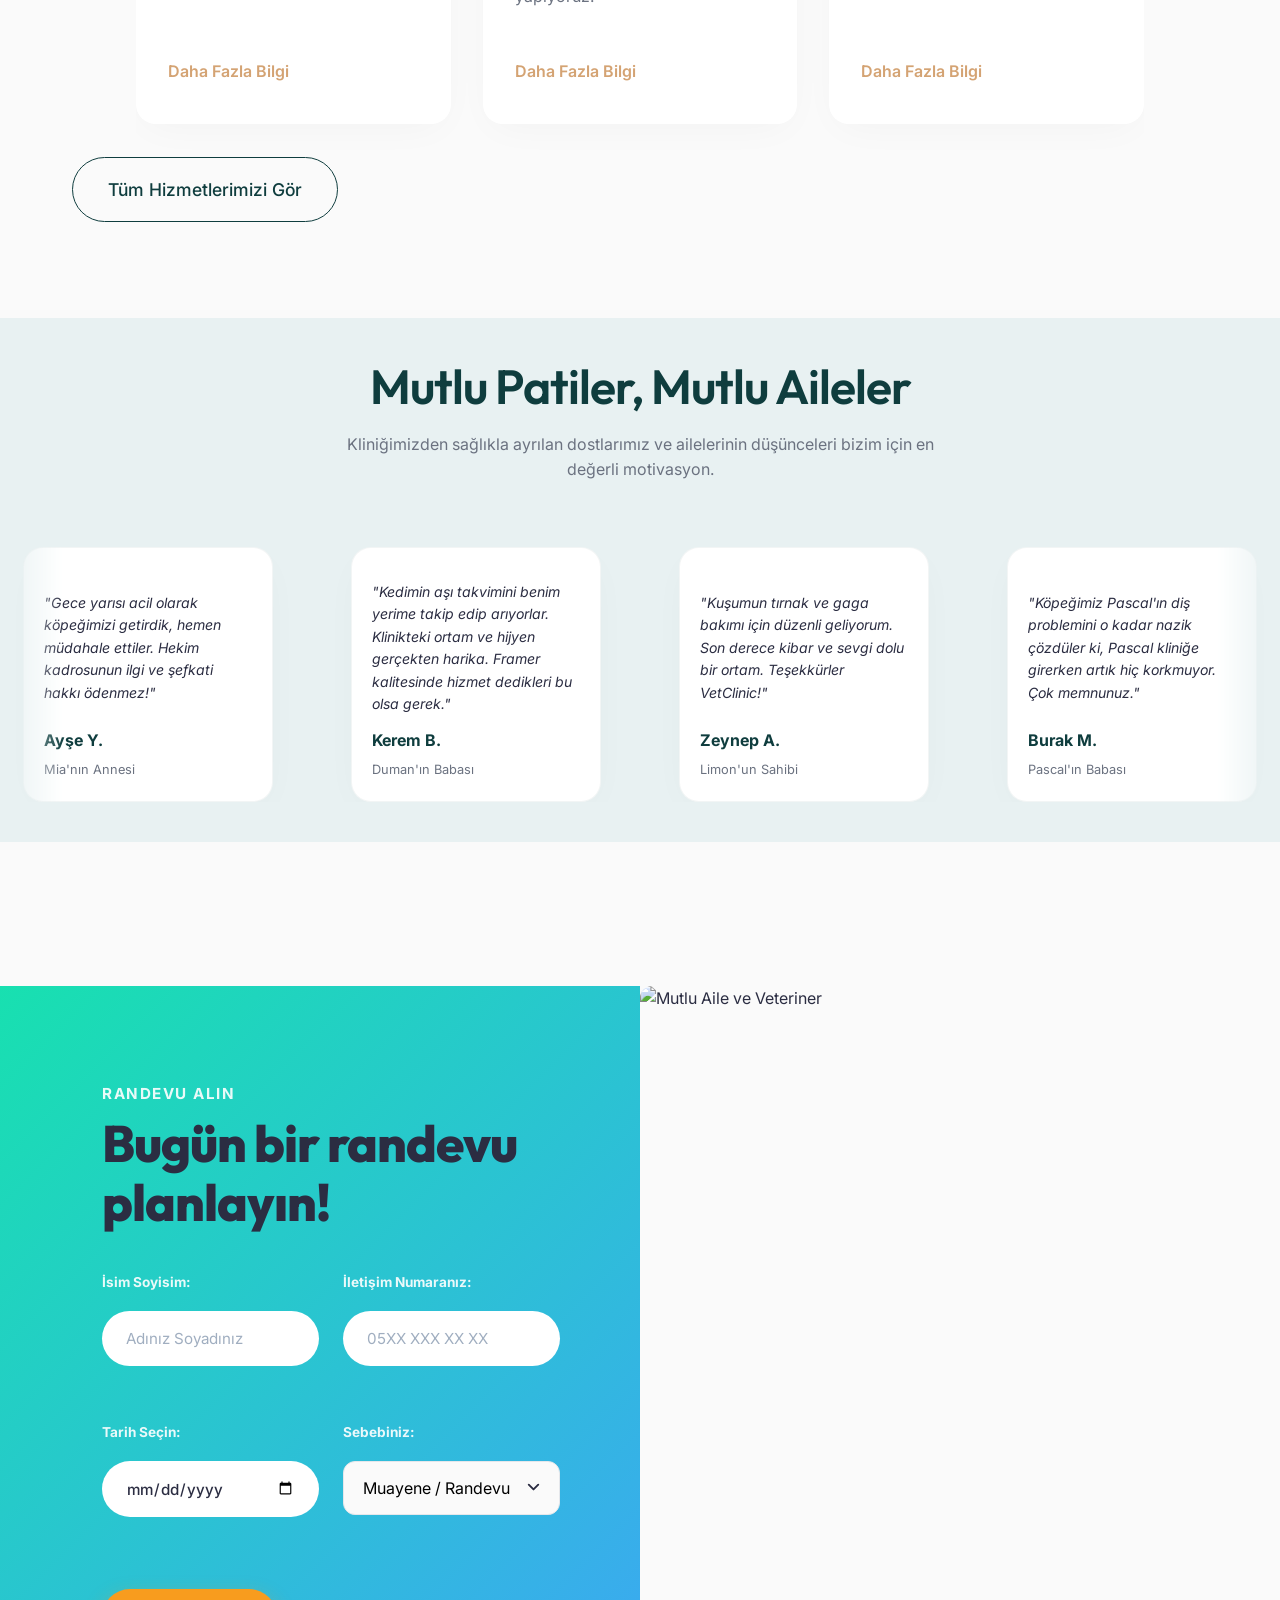
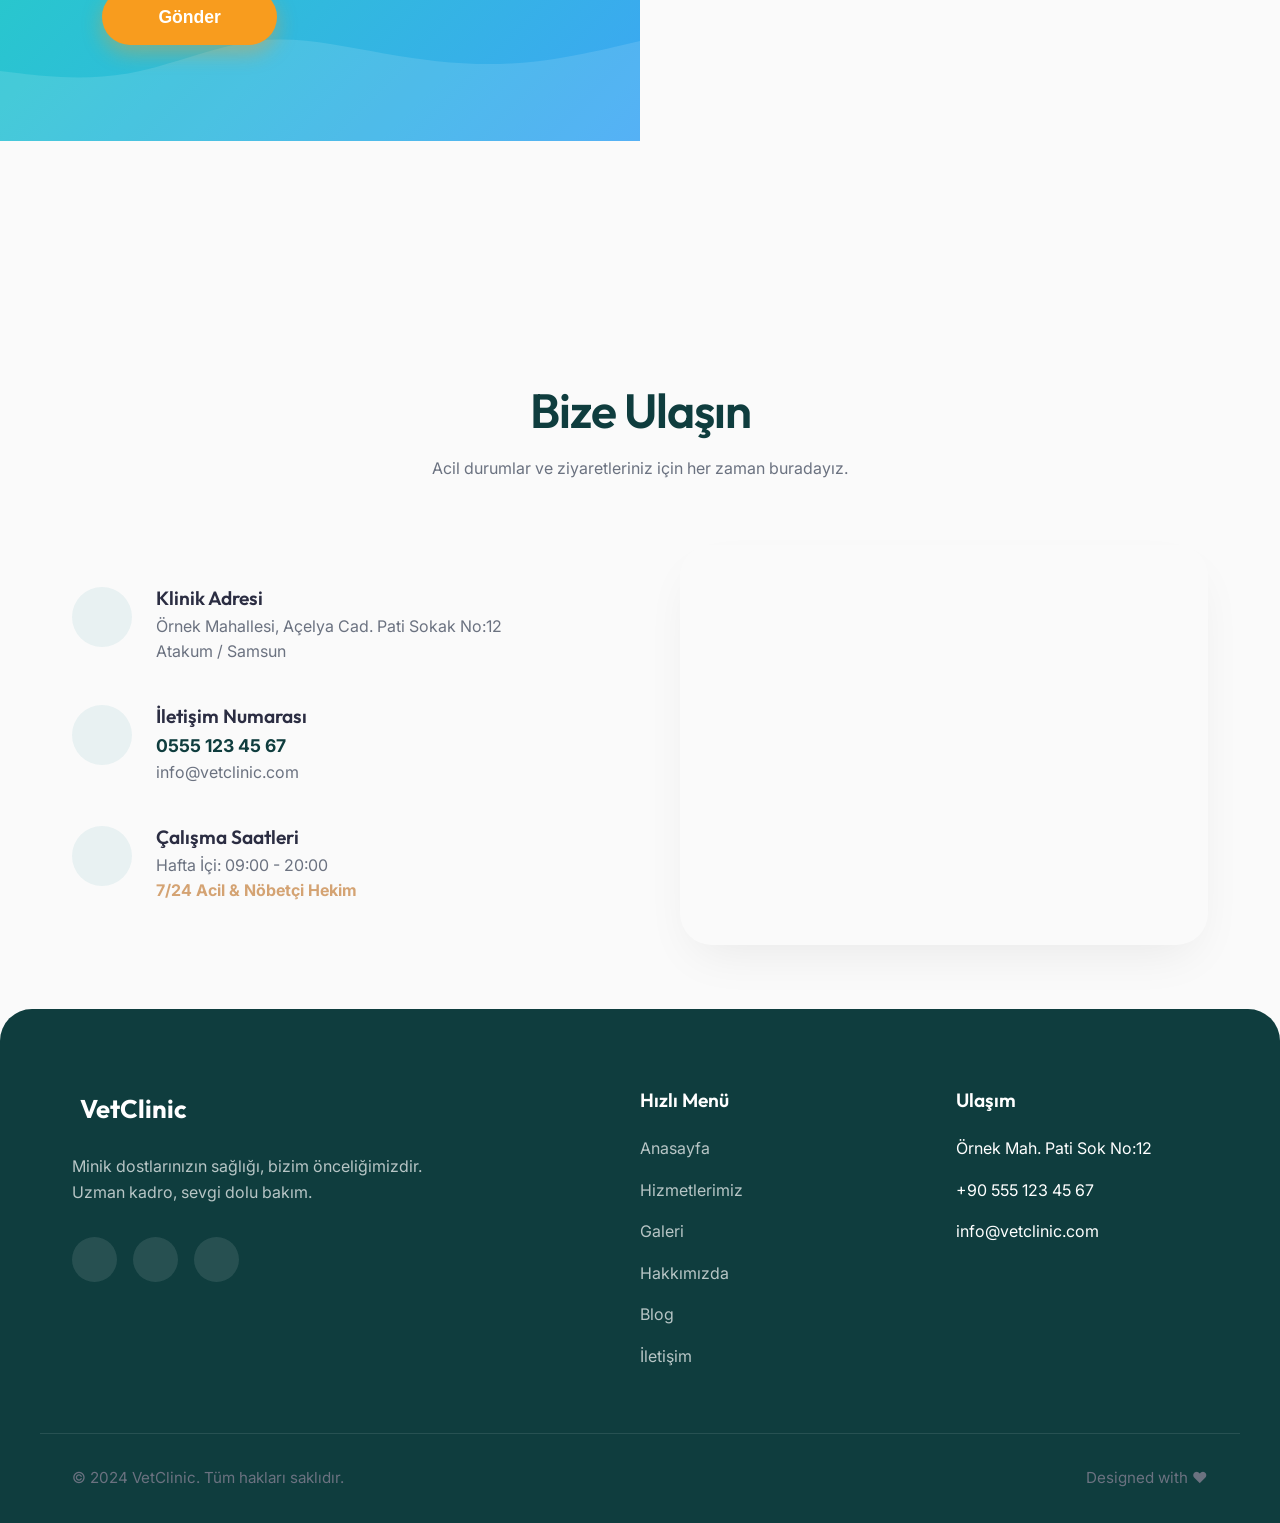
==== commit 3e82dfce: "feat: enhance mobile layouts for hero, contact, about and footer sections" ====
--- a/index.html
+++ b/index.html
@@ -56,11 +56,11 @@
             <div class="hero-content-left fade-up">
                 <h1 class="hero-display-title">
                     <span class="hide-on-mobile">Evcil Hayvanınızın<br>İhtiyacını Karşılamak<br>İçin Buradayız</span>
-                    <span class="show-inline-on-mobile">Evcil Hayvanınız<br>İçin Buradayız</span>
+                    <span class="show-inline-on-mobile">Sevimli Dostlarınızın<br>Sağlığı İçin Buradayız</span>
                 </h1>
                 <p class="hero-main-desc">
                     <span class="hide-on-mobile">Modern tıbbi olanaklarımız ve sevgi dolu vizyonumuzla her zaman yanınızdayız.</span>
-                    <span class="show-inline-on-mobile">Modern tıbbi imkanlarımızla her an yanınızdayız.</span>
+                    <span class="show-inline-on-mobile">Uzman kadromuz ve sevgi dolu yaklaşımımızla onların her ihtiyacında yanınızdayız.</span>
                 </p>
                 <div class="hero-action-buttons">
                     <a href="hizmetlerimiz.html" class="btn-pill-primary hide-on-mobile">Hizmetlerimiz</a>
--- a/style.css
+++ b/style.css
@@ -624,6 +624,10 @@
 .show-on-mobile { display: none !important; }
 .show-inline-on-mobile { display: none !important; }
 
+/* Services Views Toggle */
+.mobile-services-view { display: none; }
+.desktop-services-view { display: block; }
+
 
 @media (max-width: 1024px) {
     .about-container, .contact-container { grid-template-columns: 1fr; gap: 3rem; }
@@ -636,13 +640,17 @@
     :root { --container-padding: 1.25rem; }
     body { font-size: 15px; }
 
+    .mobile-services-view { display: block !important; }
+    .desktop-services-view { display: none !important; }
+
     .nav-links, .navbar .btn-primary { display: none; }
     .menu-toggle { display: block; }
     .navbar { padding: 1rem 0; }
     
     .composite-hero { 
-        padding: 5.2rem 1rem 3.2rem; 
-        min-height: auto; 
+        padding: 6rem 1rem 3rem; 
+        min-height: 95vh; 
+        display: flex; flex-direction: column; align-items: center; justify-content: center;
         background: linear-gradient(rgba(0, 0, 0, 0.4), rgba(0, 0, 0, 0.4)), url('images/cute_vet_puppy.png') no-repeat center top / cover !important; 
     }
     .composite-hero::before, .composite-hero::after { display: none; }
@@ -725,30 +733,42 @@
     .map-container { min-height: 250px !important; height: 250px !important; border-radius: 20px; }
     
     /* App-like subpages mobile optimizations */
-    .about-container { gap: 2rem; text-align: center; }
-    .about-image { border-radius: 24px; }
-    .about-headline { font-size: 1.6rem; }
-    .about-features li { justify-content: center; font-size: 1rem; text-align: left; }
-    .floating-badge { bottom: -20px; right: auto; left: 50%; transform: translateX(-50%); width: max-content; padding: 1rem 1.5rem; border-radius: 50px; font-size: 0.9rem; }
-    .floating-badge i { font-size: 1.8rem; }
-    
-    .team-grid { gap: 2rem; }
-    .team-img { width: 160px; height: 160px; }
+    .about-container { gap: 1.5rem; text-align: center; }
+    .about-image { border-radius: 20px; }
+    .about-headline { font-size: 1.5rem; }
+    .about-features { gap: 0.85rem; }
+    .about-features li { justify-content: flex-start; font-size: 0.95rem; text-align: left; background: var(--surface); padding: 1rem; border-radius: 16px; box-shadow: 0 4px 15px rgba(0,0,0,0.02); border: 1px solid var(--border-color); }
+    .floating-badge { bottom: -15px; right: auto; left: 50%; transform: translateX(-50%); width: 85%; padding: 0.85rem 1.5rem; border-radius: 50px; font-size: 0.9rem; justify-content: center; }
+    .floating-badge i { font-size: 1.6rem; }
+    
+    .team-grid { gap: 1.5rem; grid-template-columns: 1fr 1fr; }
+    .team-img { width: 120px; height: 120px; }
     
     .contact-container { gap: 2rem; grid-template-columns: 1fr; }
     .info-items { gap: 1rem; align-items: flex-start; text-align: left; flex-direction: column; width: 100%; }
-    .info-item { flex-direction: row; gap: 1rem; align-items: center; width: 100%; border: 1px solid var(--border-color); padding: 1.2rem; border-radius: 20px; box-shadow: 0 4px 15px rgba(0,0,0,0.03); background: var(--surface); }
-    .info-icon { width: 50px; height: 50px; font-size: 1.5rem; flex-shrink: 0; }
-    .info-item h4 { margin-bottom: 0.2rem; font-size: 1rem; }
-    .info-item p { margin: 0; font-size: 0.9rem; }
+    .info-item { flex-direction: row; gap: 1rem; align-items: center; width: 100%; border: 1px solid var(--border-color); padding: 1rem; border-radius: 16px; box-shadow: 0 4px 15px rgba(0,0,0,0.03); background: var(--surface); }
+    .info-icon { width: 45px; height: 45px; font-size: 1.3rem; flex-shrink: 0; }
+    .info-item h4 { margin-bottom: 0.1rem; font-size: 0.95rem; }
+    .info-item p { margin: 0; font-size: 0.85rem; }
+    .contact-form-wrapper { padding: 1.5rem !important; border-radius: 20px; }
     
     .gallery-grid { grid-template-columns: 1fr; gap: 1rem; grid-auto-rows: 220px; }
     .gallery-item { border-radius: 20px; }
     
     .blog-grid { grid-template-columns: 1fr; gap: 1.5rem; }
-    .blog-card { border-radius: 20px; }
-    .blog-image-wrap { height: 200px; }
-    .blog-content { padding: 1.5rem; }
+    .blog-card { border-radius: 16px; }
+    .blog-image-wrap { height: 180px; }
+    .blog-content { padding: 1.25rem; }
+    
+    /* Footer Mobile Enhancement */
+    .footer { padding-top: 3rem; border-radius: 30px 30px 0 0; }
+    .footer-container { grid-template-columns: 1fr 1fr; gap: 2rem; margin-bottom: 2rem; }
+    .footer-brand { grid-column: 1 / -1; text-align: center; }
+    .footer-brand .logo { justify-content: center; font-size: 1.8rem; }
+    .footer-brand p { margin: 0 auto 1.5rem; font-size: 0.9rem; }
+    .footer-links h4 { font-size: 1.05rem; margin-bottom: 0.8rem; }
+    .footer-links ul { gap: 0.6rem; font-size: 0.9rem; }
+    .footer-bottom { padding: 1.5rem var(--container-padding); flex-direction: column; gap: 1rem; text-align: center; }
     
     /* Restore Stacked Classic Floating Icons */
     .floating-actions { 
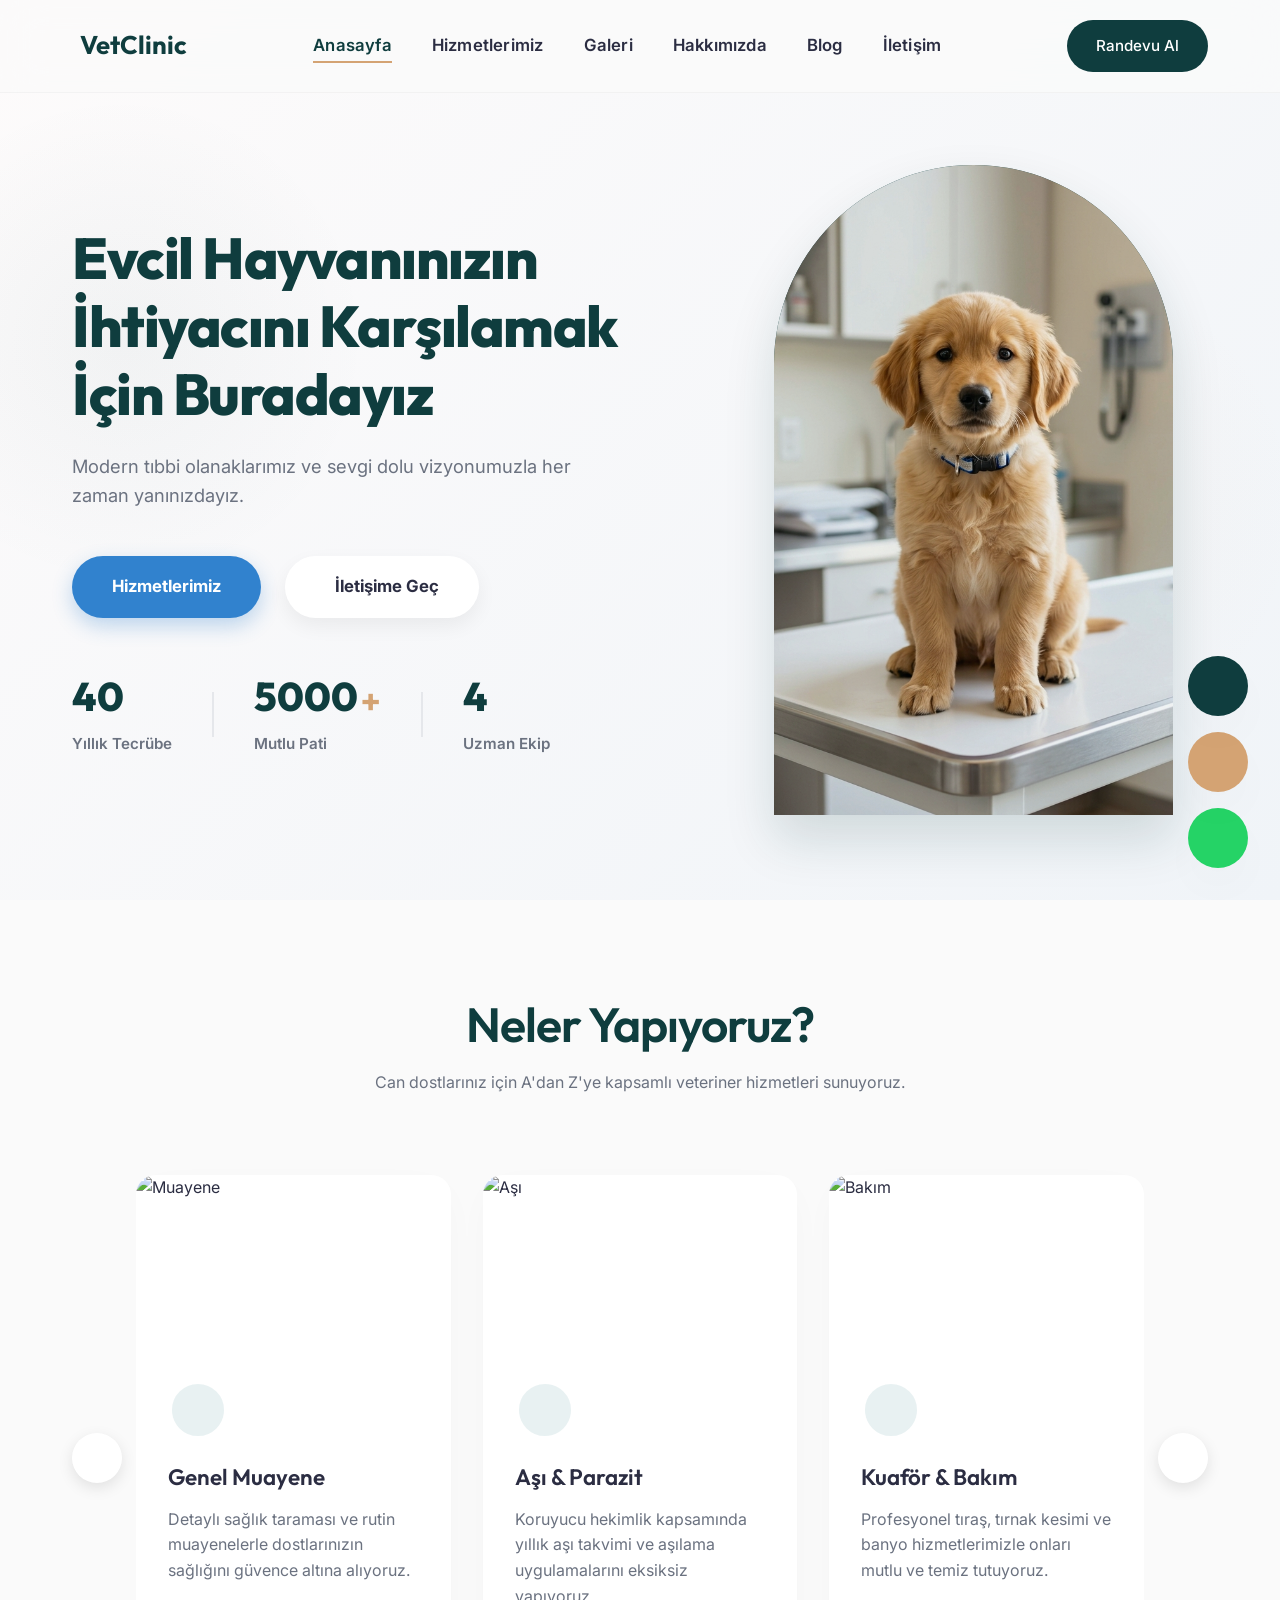
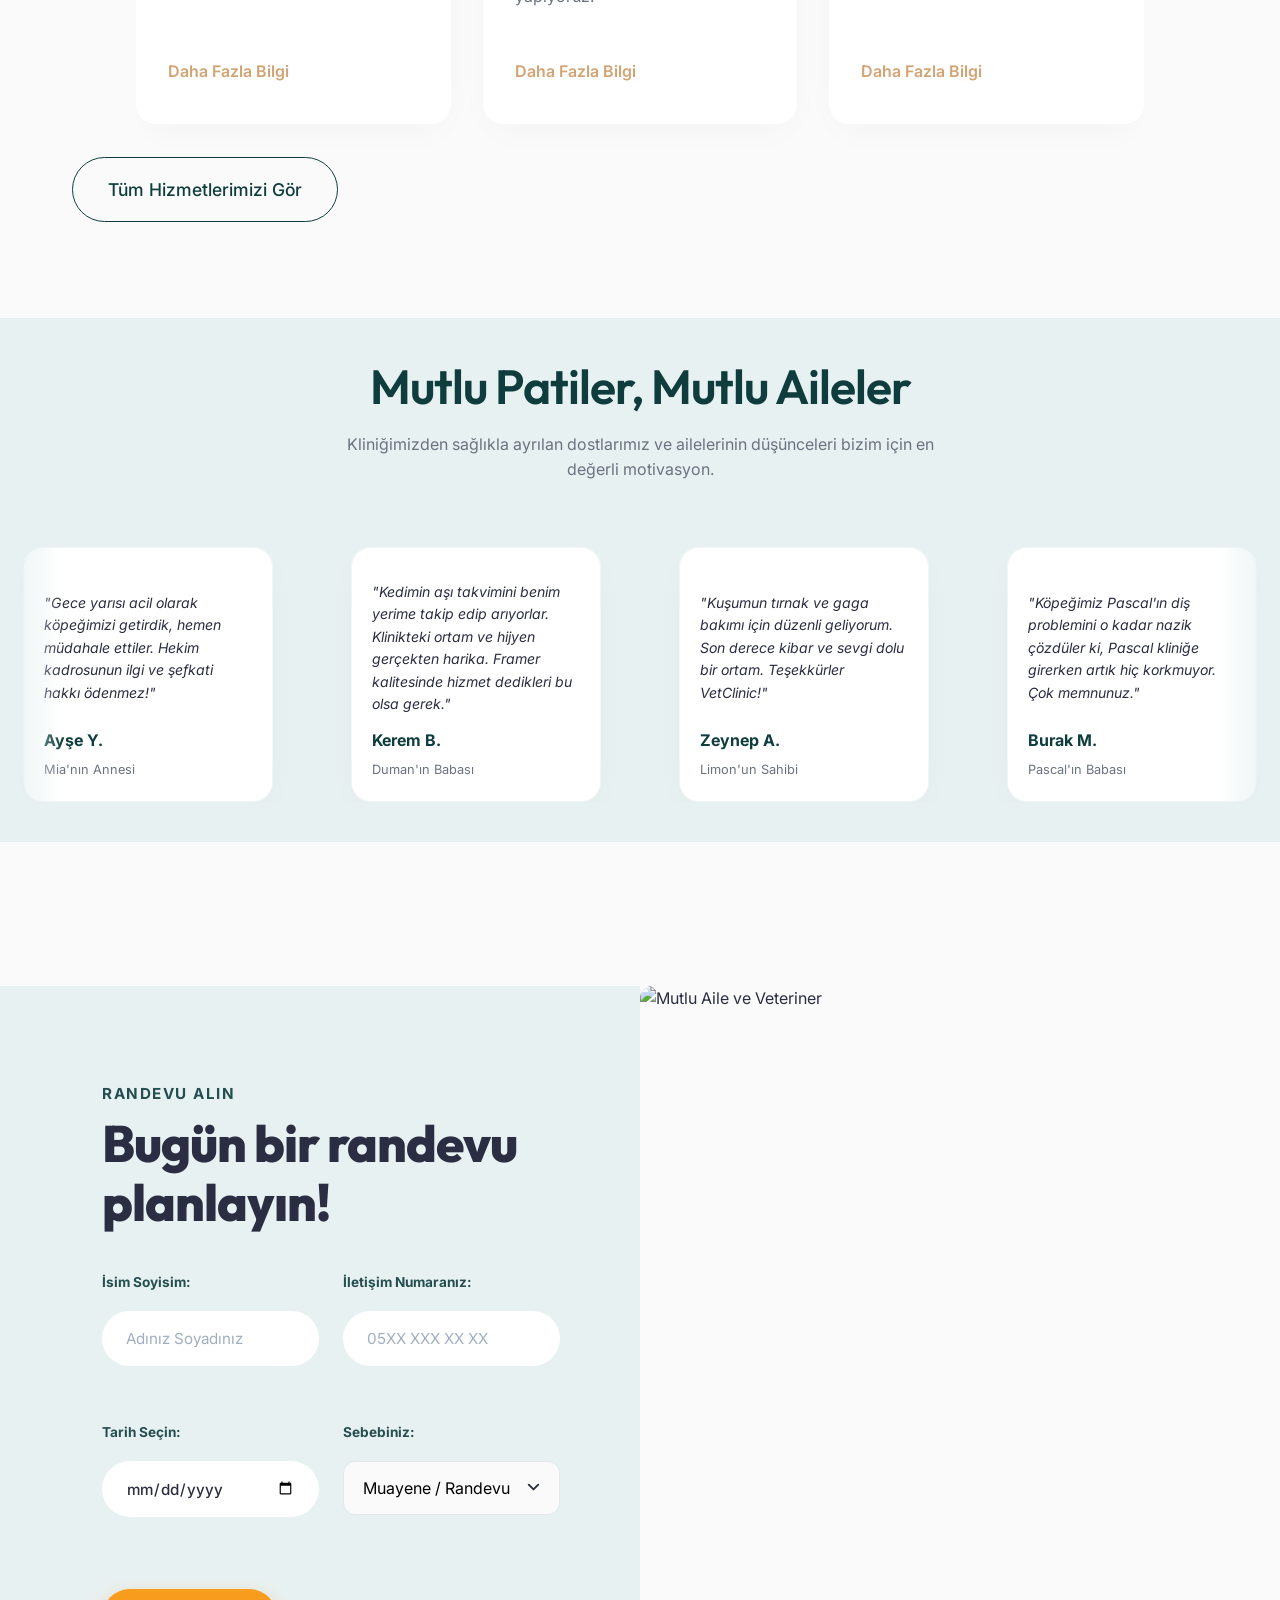
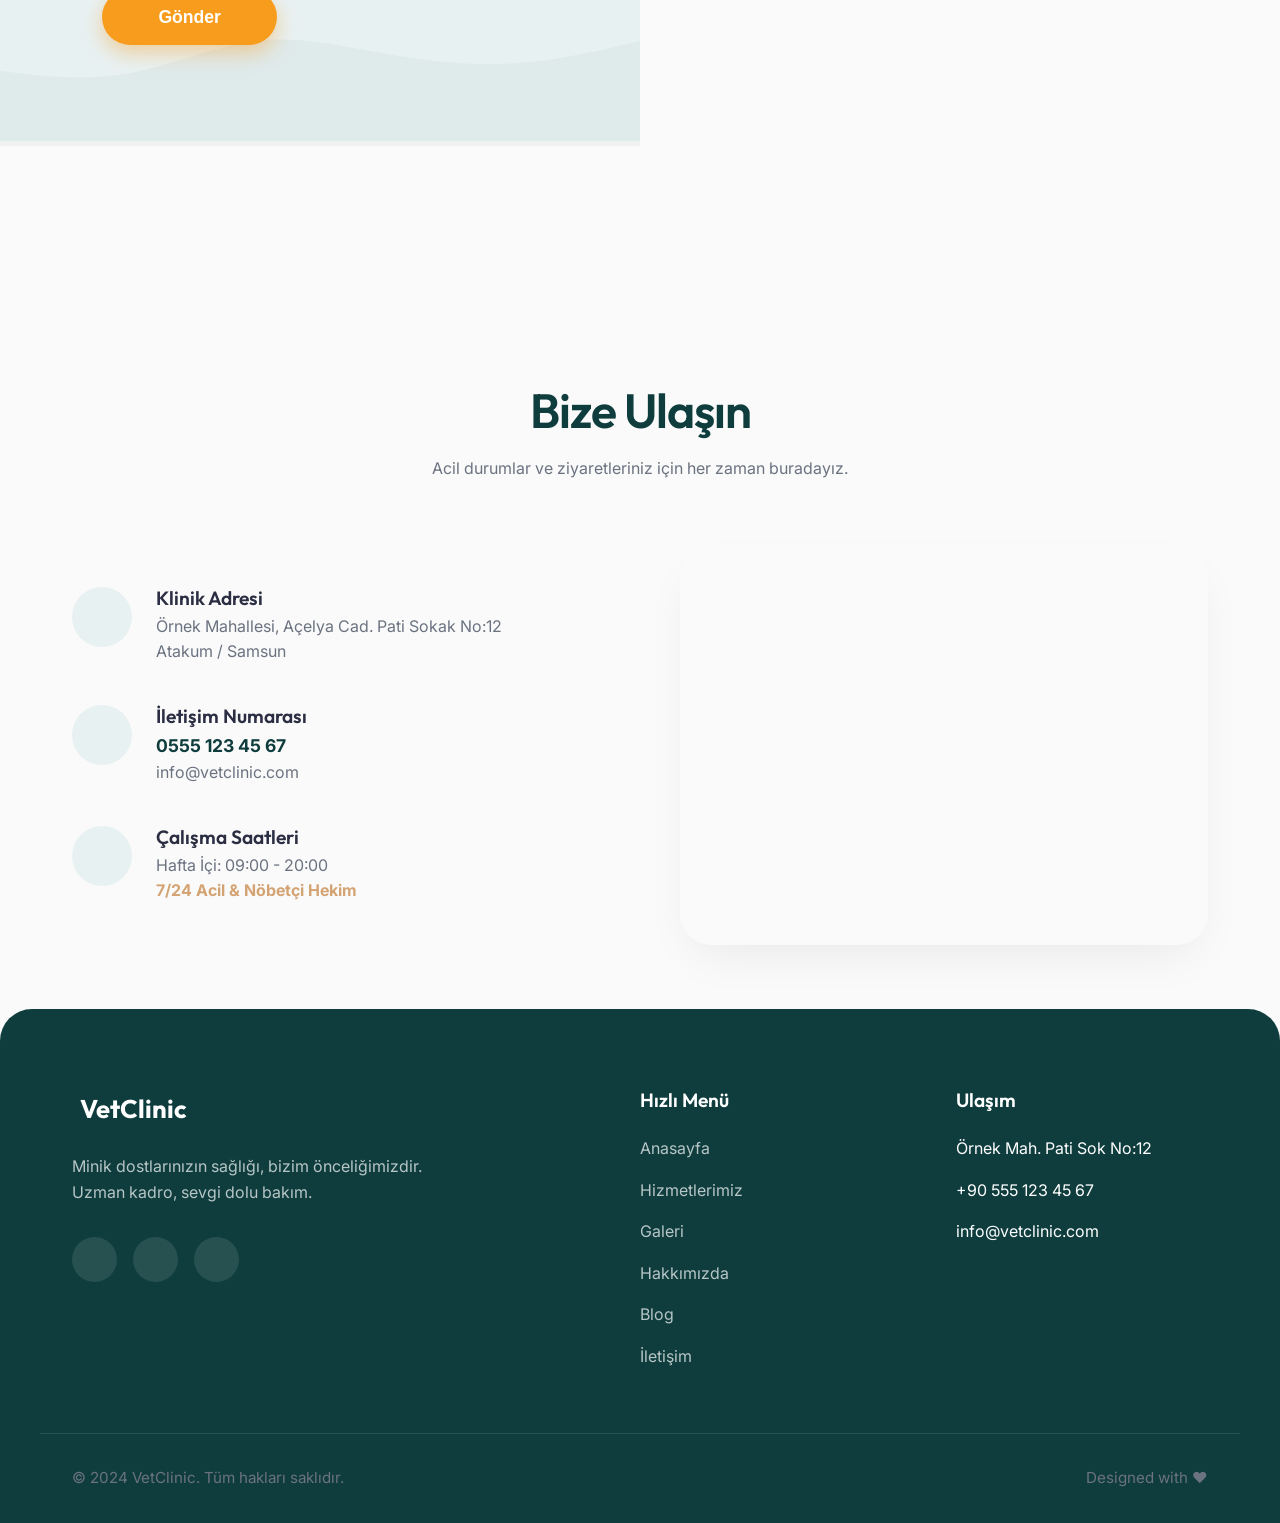
==== commit 12422512: "style: Improve appointment section light theme colors and hide subtitle on mobile services page" ====
--- a/index.html
+++ b/index.html
@@ -314,7 +314,7 @@
                 </div>
                 <!-- Decorative abstract waves -->
                 <div class="appointment-wave-bg">
-                    <svg viewBox="0 0 1440 320" preserveAspectRatio="none"><path fill="rgba(255,255,255,0.12)" d="M0,160L48,165.3C96,171,192,181,288,165.3C384,149,480,107,576,96C672,85,768,107,864,122.7C960,139,1056,149,1152,144C1248,139,1344,117,1392,106.7L1440,96L1440,320L1392,320C1344,320,1248,320,1152,320C1056,320,960,320,864,320C768,320,672,320,576,320C480,320,384,320,288,320C192,320,96,320,48,320L0,320Z"></path></svg>
+                    <svg viewBox="0 0 1440 320" preserveAspectRatio="none"><path fill="rgba(15, 61, 62, 0.04)" d="M0,160L48,165.3C96,171,192,181,288,165.3C384,149,480,107,576,96C672,85,768,107,864,122.7C960,139,1056,149,1152,144C1248,139,1344,117,1392,106.7L1440,96L1440,320L1392,320C1344,320,1248,320,1152,320C1056,320,960,320,864,320C768,320,672,320,576,320C480,320,384,320,288,320C192,320,96,320,48,320L0,320Z"></path></svg>
                 </div>
             </div>
             
--- a/style.css
+++ b/style.css
@@ -666,7 +666,7 @@
         font-weight: 600; 
         box-shadow: 0 8px 25px rgba(16, 185, 129, 0.4) !important; 
     }
-    .btn-pill-primary, .btn-pill-white { width: 85%; max-width: 320px; justify-content: center; padding: 1.35rem 2rem; border-radius: 50px; font-size: 1.05rem; letter-spacing: 0.5px; }
+    .btn-pill-primary, .btn-pill-white { width: max-content; min-width: 200px; justify-content: center; padding: 1.15rem 2.5rem; border-radius: 50px; font-size: 1rem; letter-spacing: 0.5px; }
     .hide-on-mobile { display: none !important; }
     .show-on-mobile { display: flex !important; margin-top: 0; }
     .show-inline-on-mobile { display: inline !important; }
@@ -780,6 +780,12 @@
     .action-btn { width: 55px; height: 55px; font-size: 1.6rem; box-shadow: 0 8px 25px rgba(0,0,0,0.18); }
     .action-btn::after { display: none; }
     .action-loc { display: none !important; }
+    
+    /* Homepage Layout Reordering (Mobile Only) */
+    body { display: flex; flex-direction: column; }
+    .home-contact-section { order: 1; }
+    .quick-appointment { order: 2; margin-bottom: 0; padding-bottom: 3rem; }
+    .footer { order: 3; }
 }
 
 /* --- QUICK APPOINTMENT SECTION --- */
@@ -796,9 +802,9 @@
 }
 .appointment-left {
     position: relative;
-    background: linear-gradient(135deg, #18E0B0 0%, #3DA6F4 100%);
+    background-color: var(--primary-light);
     padding: 6rem 5rem 6rem 8vw;
-    color: #ffffff;
+    color: var(--primary);
     display: flex;
     flex-direction: column;
     justify-content: center;
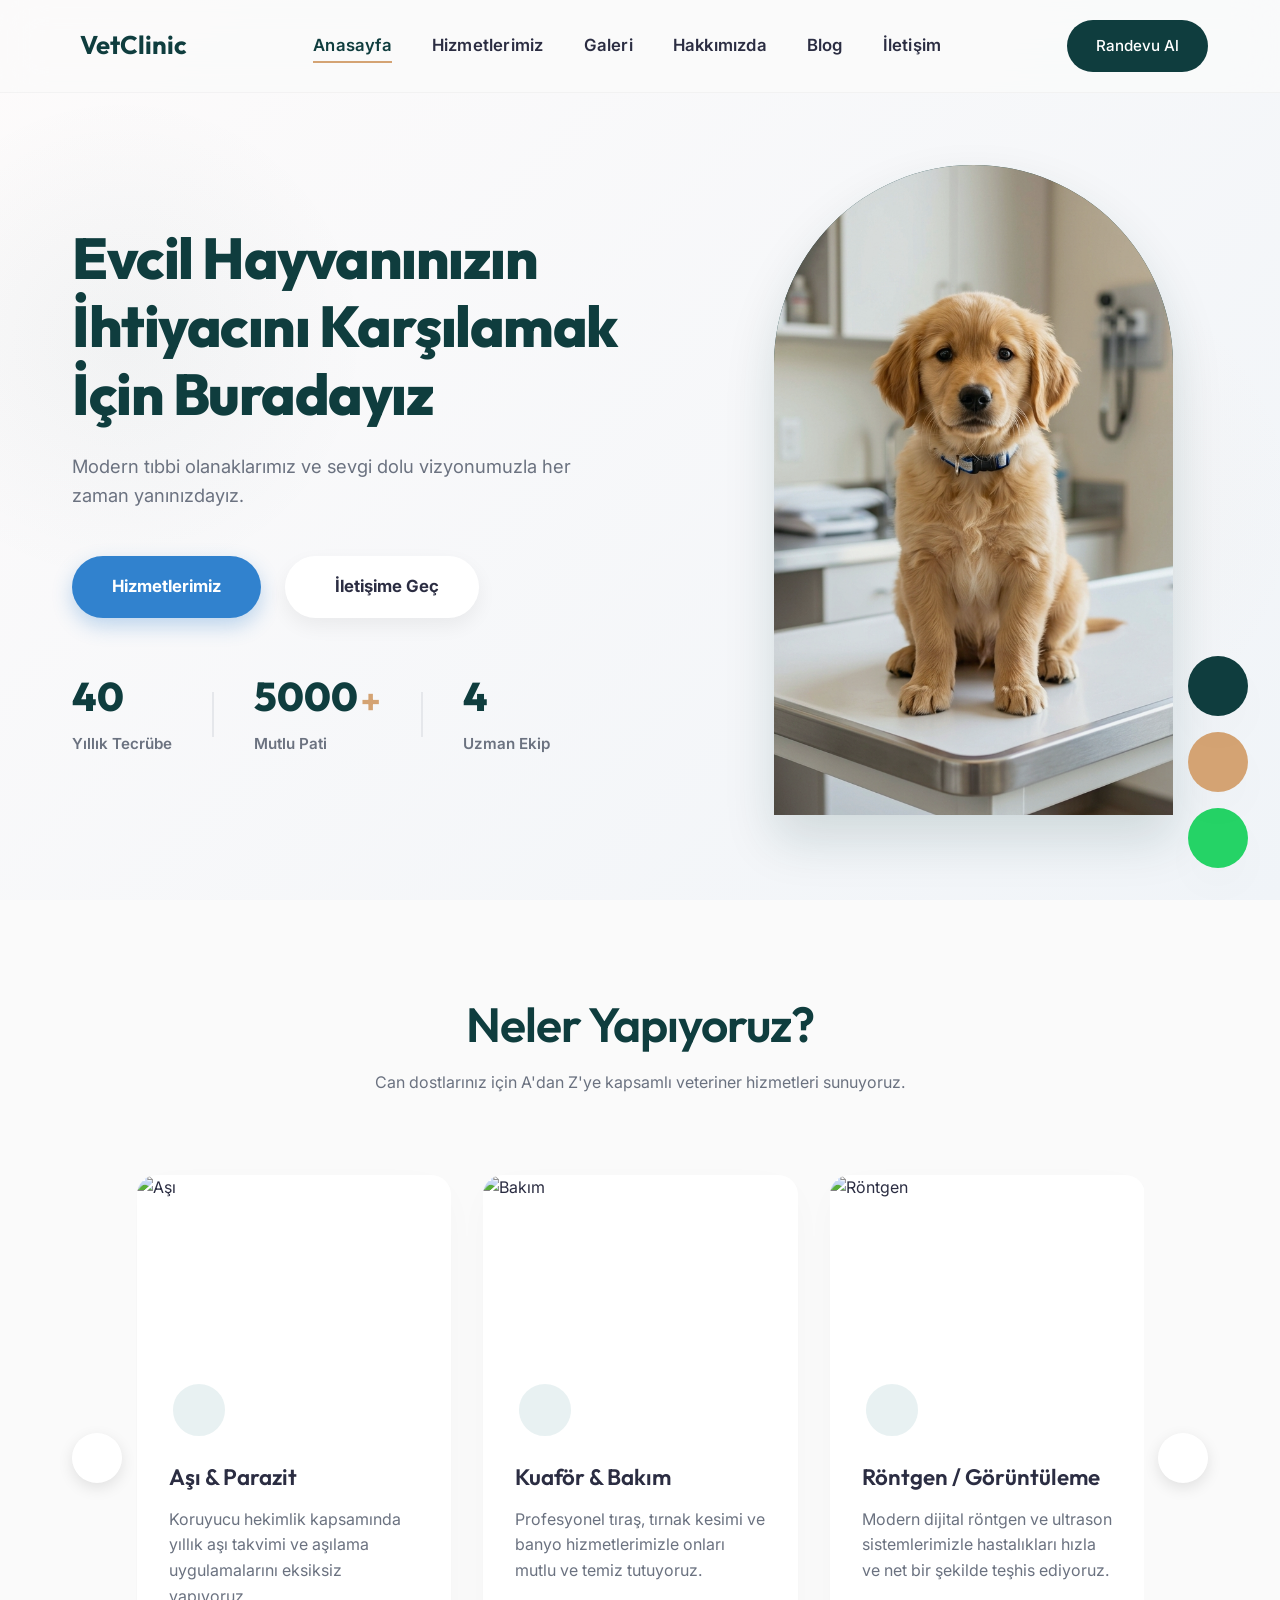
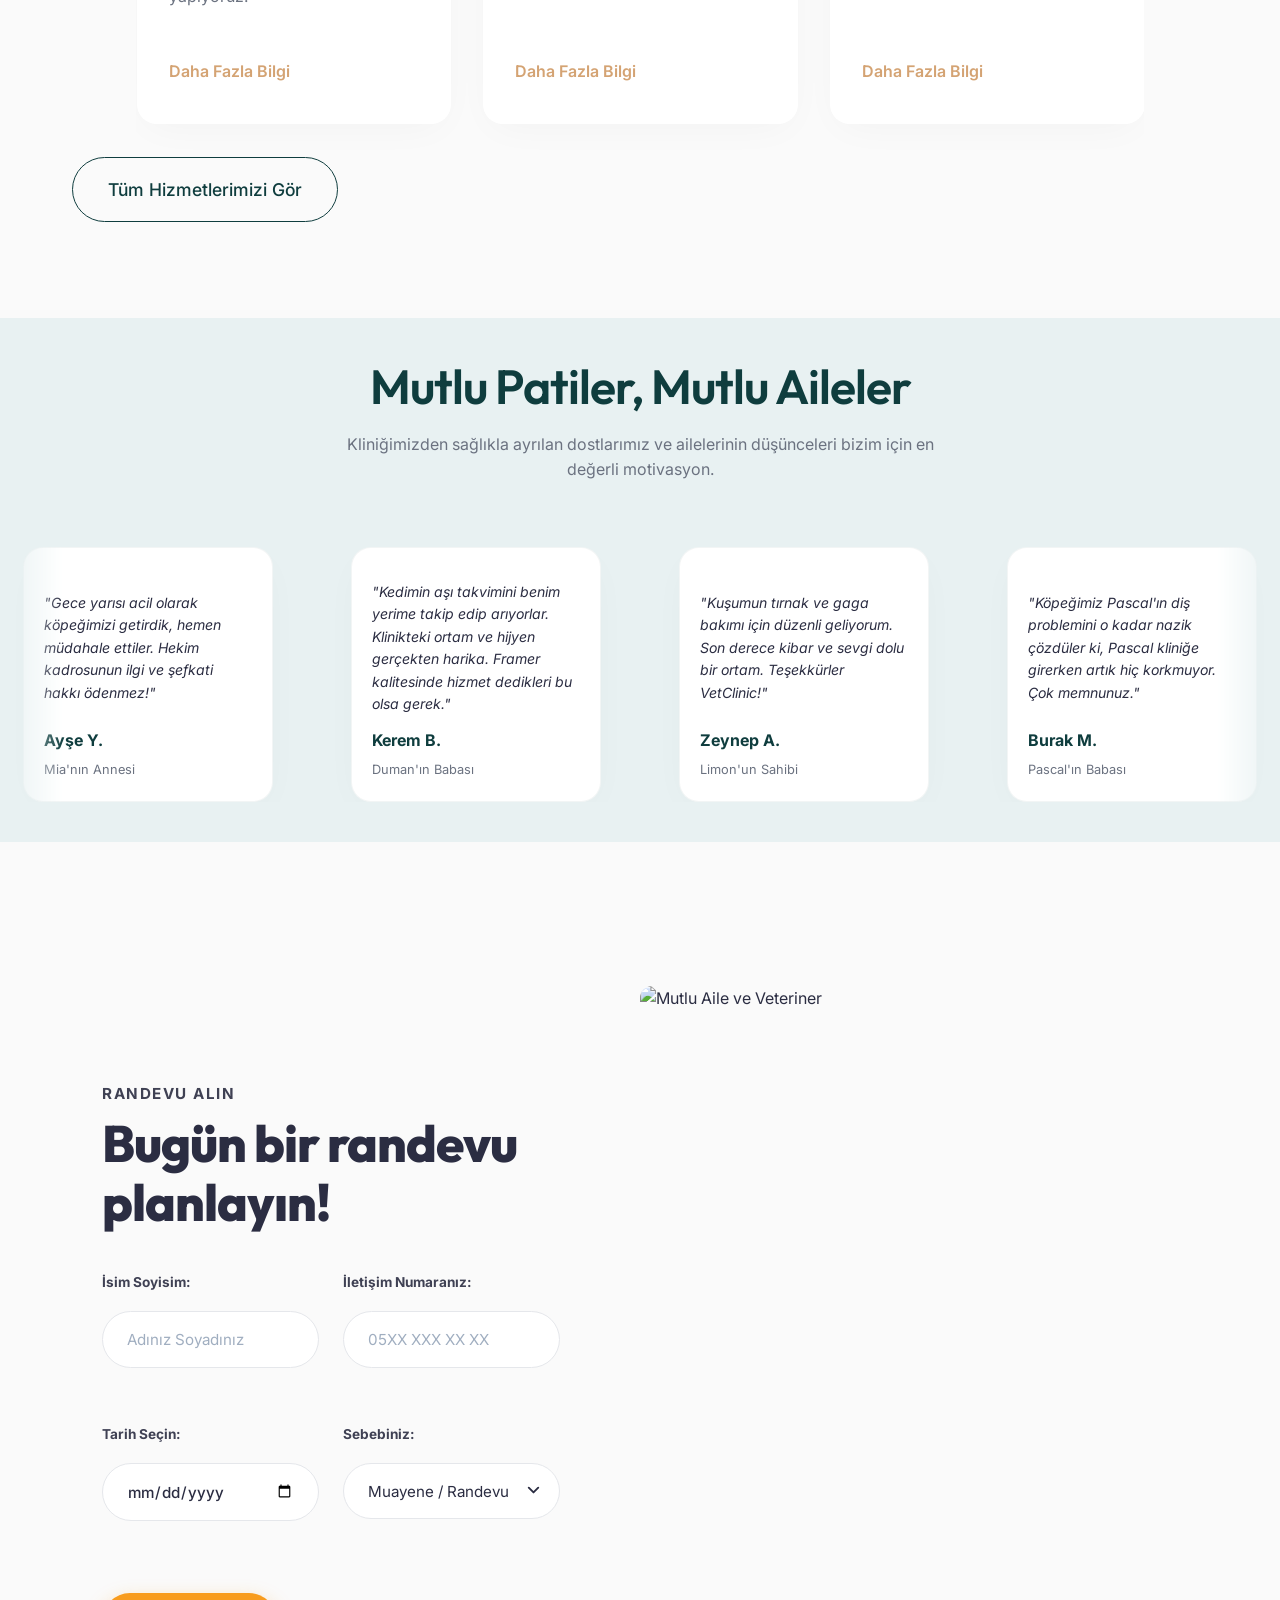
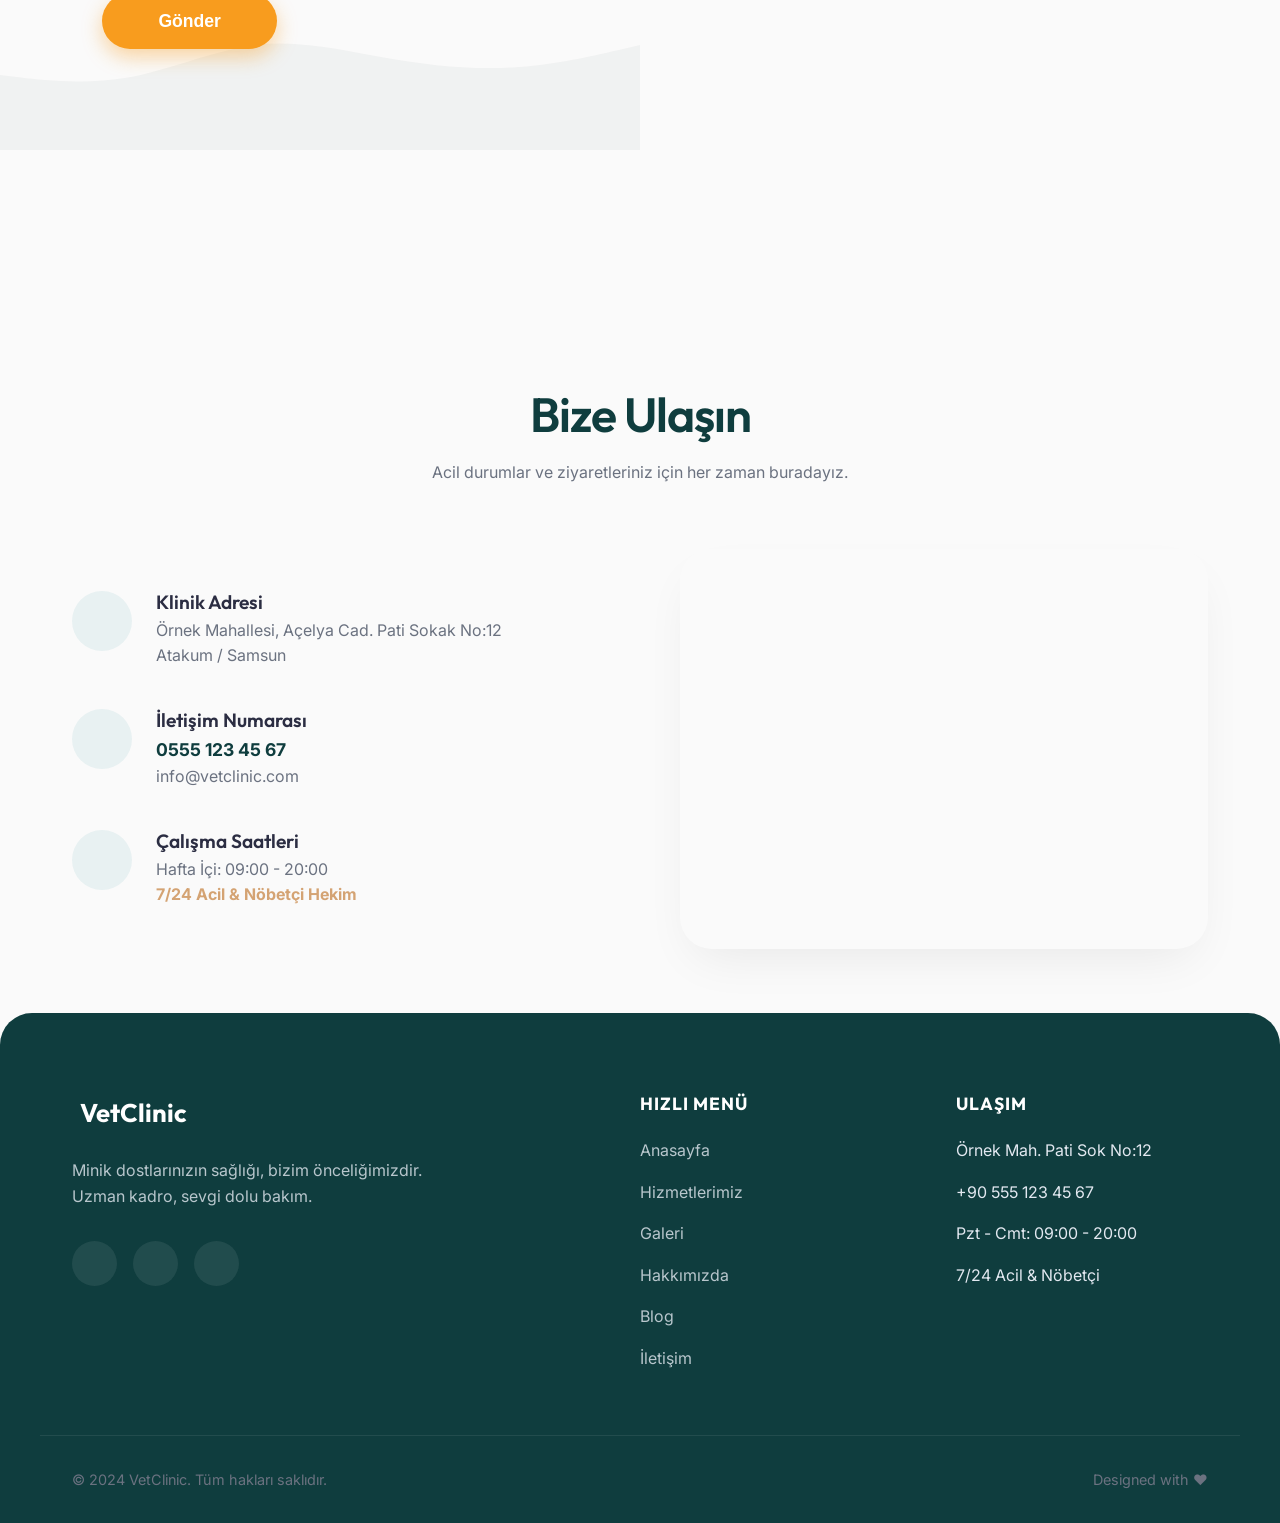
==== commit 24bcfd59: "Footer guncellemesi, çalışma saatleri eklemesi ve iletisim sayfası mobil mukemmelleştirme yapıldı" ====
--- a/index.html
+++ b/index.html
@@ -398,7 +398,8 @@
                 <ul>
                     <li><i class="ph ph-map-pin"></i> Örnek Mah. Pati Sok No:12</li>
                     <li><i class="ph ph-phone"></i> +90 555 123 45 67</li>
-                    <li><i class="ph ph-envelope"></i> info@vetclinic.com</li>
+                    <li><i class="ph ph-clock"></i> Pzt - Cmt: 09:00 - 20:00</li>
+                    <li><i class="ph ph-shield-check"></i> 7/24 Acil & Nöbetçi</li>
                 </ul>
             </div>
         </div>
--- a/style.css
+++ b/style.css
@@ -600,18 +600,18 @@
 .form-group input:focus, .form-group textarea:focus { outline: none; border-color: var(--primary); background-color: var(--surface); box-shadow: 0 0 0 4px var(--primary-light); }
 
 /* --- FOOTER --- */
-.footer { background-color: var(--primary); color: white; padding-top: 5rem; border-radius: var(--radius-lg) var(--radius-lg) 0 0; }
+.footer { background-color: var(--primary); color: #E2E8F0; padding-top: 5rem; border-radius: var(--radius-lg) var(--radius-lg) 0 0; }
 .footer-container { display: grid; grid-template-columns: 2fr 1fr 1fr; gap: 4rem; margin-bottom: 4rem; }
 .footer-brand .logo { color: white; margin-bottom: 1.5rem; }
-.footer-brand p { color: rgba(255,255,255,0.7); max-width: 350px; margin-bottom: 2rem; }
+.footer-brand p { color: rgba(226, 232, 240, 0.8); max-width: 350px; margin-bottom: 2rem; }
 .social-links { display: flex; gap: 1rem; }
-.social-links a { width: 45px; height: 45px; background-color: rgba(255,255,255,0.1); border-radius: 50%; display: flex; align-items: center; justify-content: center; font-size: 1.25rem; transition: all var(--transition-fast); color: white; }
+.social-links a { width: 45px; height: 45px; background-color: rgba(255, 255, 255, 0.08); border-radius: 50%; display: flex; align-items: center; justify-content: center; font-size: 1.25rem; transition: all var(--transition-fast); color: white; }
 .social-links a:hover { background-color: var(--secondary); transform: translateY(-3px); color: var(--primary); }
-.footer-links h4 { font-size: 1.2rem; margin-bottom: 1.5rem; color: white; }
+.footer-links h4 { font-size: 1.1rem; margin-bottom: 1.5rem; color: white; text-transform: uppercase; letter-spacing: 1px; font-weight: 700; }
 .footer-links ul { list-style: none; display: flex; flex-direction: column; gap: 1rem; }
-.footer-links a { color: rgba(255,255,255,0.7); }
-.footer-links a:hover { color: var(--secondary); }
-.footer-bottom { border-top: 1px solid rgba(255,255,255,0.1); padding: 2rem var(--container-padding); display: flex; justify-content: space-between; align-items: center; color: rgba(255,255,255,0.5); font-size: 0.95rem; }
+.footer-links a { color: rgba(226, 232, 240, 0.8); transition: color 0.3s ease; }
+.footer-links a:hover { color: white; }
+.footer-bottom { border-top: 1px solid rgba(255, 255, 255, 0.08); padding: 2rem var(--container-padding); display: flex; justify-content: space-between; align-items: center; color: rgba(226, 232, 240, 0.5); font-size: 0.9rem; }
 
 /* --- ANIMATIONS --- */
 .fade-up { opacity: 0; transform: translateY(40px); transition: opacity 0.8s cubic-bezier(0.22, 1, 0.36, 1), transform 0.8s cubic-bezier(0.22, 1, 0.36, 1); will-change: opacity, transform; }
@@ -645,8 +645,17 @@
 
     .nav-links, .navbar .btn-primary { display: none; }
     .menu-toggle { display: block; }
-    .navbar { padding: 1rem 0; }
-    
+    .navbar { padding: 0.85rem 0; }
+    
+    .mobile-services-view .service-content p {
+        display: -webkit-box;
+        -webkit-line-clamp: 2;
+        line-clamp: 2;
+        -webkit-box-orient: vertical;
+        overflow: hidden;
+        margin-bottom: 0.5rem;
+    }
+
     .composite-hero { 
         padding: 6rem 1rem 3rem; 
         min-height: 95vh; 
@@ -666,7 +675,7 @@
         font-weight: 600; 
         box-shadow: 0 8px 25px rgba(16, 185, 129, 0.4) !important; 
     }
-    .btn-pill-primary, .btn-pill-white { width: max-content; min-width: 200px; justify-content: center; padding: 1.15rem 2.5rem; border-radius: 50px; font-size: 1rem; letter-spacing: 0.5px; }
+    .btn-pill-primary, .btn-pill-white { width: max-content; min-width: 180px; justify-content: center; padding: 1.15rem 2.2rem; border-radius: 50px; font-size: 0.95rem; letter-spacing: 0.5px; }
     .hide-on-mobile { display: none !important; }
     .show-on-mobile { display: flex !important; margin-top: 0; }
     .show-inline-on-mobile { display: inline !important; }
@@ -726,7 +735,8 @@
     .footer-bottom { flex-direction: column; gap: 0.8rem; text-align: center; padding: 1.5rem 0 0; font-size: 0.8rem; border-top: 1px solid rgba(255,255,255,0.1); opacity: 0.7; }
     
     .contact-form-wrapper { padding: 1.5rem; border-radius: 20px; }
-    .page-header { padding: 5rem 0 2rem; }
+    .page-header { padding: 7rem 0 0.5rem; }
+    .page-header + .services { padding-top: 0.5rem !important; }
     .section-title { font-size: 1.9rem; margin-bottom: 0.8rem; line-height: 1.2; }
     .section-header { margin-bottom: 2rem; text-align: center; }
     .section-header p { font-size: 0.95rem; line-height: 1.5; padding: 0 1rem; }
@@ -735,30 +745,88 @@
     /* App-like subpages mobile optimizations */
     .about-container { gap: 1.5rem; text-align: center; }
     .about-image { border-radius: 20px; }
-    .about-headline { font-size: 1.5rem; }
-    .about-features { gap: 0.85rem; }
-    .about-features li { justify-content: flex-start; font-size: 0.95rem; text-align: left; background: var(--surface); padding: 1rem; border-radius: 16px; box-shadow: 0 4px 15px rgba(0,0,0,0.02); border: 1px solid var(--border-color); }
-    .floating-badge { bottom: -15px; right: auto; left: 50%; transform: translateX(-50%); width: 85%; padding: 0.85rem 1.5rem; border-radius: 50px; font-size: 0.9rem; justify-content: center; }
-    .floating-badge i { font-size: 1.6rem; }
+    .about-headline { font-size: 1.6rem; color: var(--primary); font-weight: 700; margin-bottom: 2rem; line-height: 1.25; }
+    .about-features { gap: 1rem; margin-top: 2.5rem; }
+    .about-features li { 
+        justify-content: flex-start; font-size: 1rem; text-align: left; 
+        background: var(--surface); padding: 1.2rem; border-radius: 20px; 
+        box-shadow: 0 4px 20px rgba(0,0,0,0.04); border: 1px solid rgba(0,0,0,0.03); 
+        transition: transform 0.3s ease;
+    }
+    .about-features li:active { transform: scale(0.98); }
+    .about-features i { font-size: 1.8rem; }
+    .floating-badge { 
+        bottom: -20px; right: auto; left: 50%; transform: translateX(-50%); 
+        width: 85%; padding: 1rem 1.5rem; border-radius: 60px; 
+        font-size: 0.95rem; justify-content: center; background: var(--primary); color: white;
+        box-shadow: 0 10px 30px rgba(15, 61, 62, 0.2); border: none;
+    }
+    .floating-badge i { font-size: 1.8rem; color: var(--secondary); }
     
     .team-grid { gap: 1.5rem; grid-template-columns: 1fr 1fr; }
     .team-img { width: 120px; height: 120px; }
     
-    .contact-container { gap: 2rem; grid-template-columns: 1fr; }
-    .info-items { gap: 1rem; align-items: flex-start; text-align: left; flex-direction: column; width: 100%; }
-    .info-item { flex-direction: row; gap: 1rem; align-items: center; width: 100%; border: 1px solid var(--border-color); padding: 1rem; border-radius: 16px; box-shadow: 0 4px 15px rgba(0,0,0,0.03); background: var(--surface); }
-    .info-icon { width: 45px; height: 45px; font-size: 1.3rem; flex-shrink: 0; }
-    .info-item h4 { margin-bottom: 0.1rem; font-size: 0.95rem; }
-    .info-item p { margin: 0; font-size: 0.85rem; }
-    .contact-form-wrapper { padding: 1.5rem !important; border-radius: 20px; }
-    
-    .gallery-grid { grid-template-columns: 1fr; gap: 1rem; grid-auto-rows: 220px; }
-    .gallery-item { border-radius: 20px; }
-    
-    .blog-grid { grid-template-columns: 1fr; gap: 1.5rem; }
-    .blog-card { border-radius: 16px; }
-    .blog-image-wrap { height: 180px; }
-    .blog-content { padding: 1.25rem; }
+    .contact-container { gap: 2.5rem; grid-template-columns: 1fr; width: 100%; max-width: 100%; padding: 0; }
+    .info-items { gap: 1rem; align-items: center; text-align: left; flex-direction: column; width: 100%; }
+    .info-item { 
+        flex-direction: row; gap: 1.5rem; align-items: center; width: 100%; 
+        border: 1px solid var(--border-color); padding: 1.5rem; border-radius: 24px; 
+        box-shadow: 0 10px 30px rgba(0,0,0,0.03); background: var(--surface); 
+        margin: 0 auto;
+    }
+    .info-icon { width: 60px; height: 60px; font-size: 1.8rem; flex-shrink: 0; background: var(--primary-light); color: var(--primary); border-radius: 18px; display: flex; align-items: center; justify-content: center; }
+    .info-item h4 { margin-bottom: 0.35rem; font-size: 1.15rem; font-weight: 800; color: var(--primary); letter-spacing: -0.5px; }
+    .info-item p { margin: 0; font-size: 0.95rem; line-height: 1.5; color: var(--text-muted); }
+    .contact-form-wrapper { 
+        padding: 3rem 1.5rem !important; border-radius: 36px; 
+        border: 1px solid var(--border-color);
+        box-shadow: 0 30px 60px rgba(0,0,0,0.08) !important;
+        width: 100%; margin: 0 auto;
+    }
+    .contact-form-wrapper h3 { font-size: 2rem !important; text-align: center; margin-bottom: 2.5rem !important; font-weight: 800; letter-spacing: -1px; }
+    .form-group label { font-weight: 800; font-size: 0.8rem; color: var(--primary); margin-bottom: 0.6rem; text-transform: uppercase; letter-spacing: 1px; }
+    .form-group input, .form-group select, .form-group textarea {
+        background: #F9FAFB; border: 1.5px solid var(--border-color);
+        padding: 1.25rem 1.5rem; border-radius: 18px; font-size: 1.05rem;
+        transition: all 0.3s cubic-bezier(0.25, 0.46, 0.45, 0.94);
+    }
+    .form-group input:focus, .form-group select:focus, .form-group textarea:focus { 
+        border-color: var(--primary); background: #fff; transform: translateY(-2px);
+        box-shadow: 0 10px 20px rgba(15, 61, 62, 0.05);
+    }
+    .form-submit-wrapper button { 
+        height: 64px; border-radius: 20px !important; font-weight: 800; font-size: 1.15rem; 
+        transition: all 0.3s ease; box-shadow: 0 15px 35px rgba(15, 61, 62, 0.2);
+    }
+    .form-submit-wrapper button:active { transform: scale(0.97); }
+    
+    .map-container { 
+        border: 4px solid var(--surface) !important; 
+        box-shadow: 0 20px 40px rgba(0,0,0,0.1) !important; 
+        border-radius: 32px !important;
+        height: 350px !important;
+    }
+    
+    /* --- RE-DESIGNED GALLERY (PREMIUM) --- */
+    .gallery-grid { grid-template-columns: repeat(2, 1fr); gap: 1rem; grid-auto-rows: 240px; }
+    .gallery-item { border-radius: 24px; box-shadow: 0 10px 30px rgba(0,0,0,0.08); transition: transform 0.4s cubic-bezier(0.175, 0.885, 0.32, 1.275); }
+    .gallery-item:active { transform: scale(0.96); }
+    .gallery-item.grid-wide { grid-column: span 2; grid-row: span 1; height: 180px; }
+    .gallery-item.grid-tall { grid-row: span 2; }
+    .gallery-overlay { 
+        background: linear-gradient(to top, rgba(15, 61, 62, 0.9) 0%, transparent 60%); 
+        padding: 1.5rem; display: flex; align-items: flex-end; opacity: 1; /* Always visible on mobile for clarity */
+    }
+    .gallery-overlay h3 { 
+        font-size: 1rem; font-weight: 700; transform: translateY(0); color: white;
+        background: rgba(255, 255, 255, 0.1); backdrop-filter: blur(5px);
+        padding: 0.6rem 1.2rem; border-radius: 12px; border: 1px solid rgba(255,255,255,0.2);
+    }
+    
+    .blog-grid { grid-template-columns: 1fr; gap: 2rem; }
+    .blog-card { border-radius: 24px; box-shadow: 0 10px 30px rgba(0,0,0,0.04); }
+    .blog-image-wrap { height: 220px; }
+    .blog-content { padding: 1.8rem; }
     
     /* Footer Mobile Enhancement */
     .footer { padding-top: 3rem; border-radius: 30px 30px 0 0; }
@@ -802,9 +870,9 @@
 }
 .appointment-left {
     position: relative;
-    background-color: var(--primary-light);
+    background-color: var(--bg-color);
     padding: 6rem 5rem 6rem 8vw;
-    color: var(--primary);
+    color: var(--text-main);
     display: flex;
     flex-direction: column;
     justify-content: center;
@@ -859,9 +927,9 @@
     margin-bottom: 0.6rem;
     opacity: 0.9;
 }
-.form-group input {
+.appointment-form .form-group input, .appointment-form .form-group select {
     background: #ffffff;
-    border: none;
+    border: 1px solid var(--border-color);
     padding: 1.1rem 1.5rem;
     border-radius: 50px;
     font-size: 0.95rem;
@@ -870,16 +938,17 @@
     font-family: inherit;
     transition: all 0.3s;
 }
-.form-group input::placeholder {
+.appointment-form .form-group input::placeholder {
     color: #a0aec0;
 }
-.form-group input[type="date"] {
+.appointment-form .form-group input[type="date"] {
     color: var(--text-main);
     font-weight: 500;
 }
-.form-group input:focus {
+.appointment-form .form-group input:focus, .appointment-form .form-group select:focus {
     outline: none;
-    box-shadow: 0 0 0 4px rgba(255,255,255,0.3);
+    border-color: var(--primary);
+    box-shadow: 0 0 0 4px rgba(15, 61, 62, 0.1);
 }
 .form-submit-wrapper {
     grid-column: 1 / -1;
